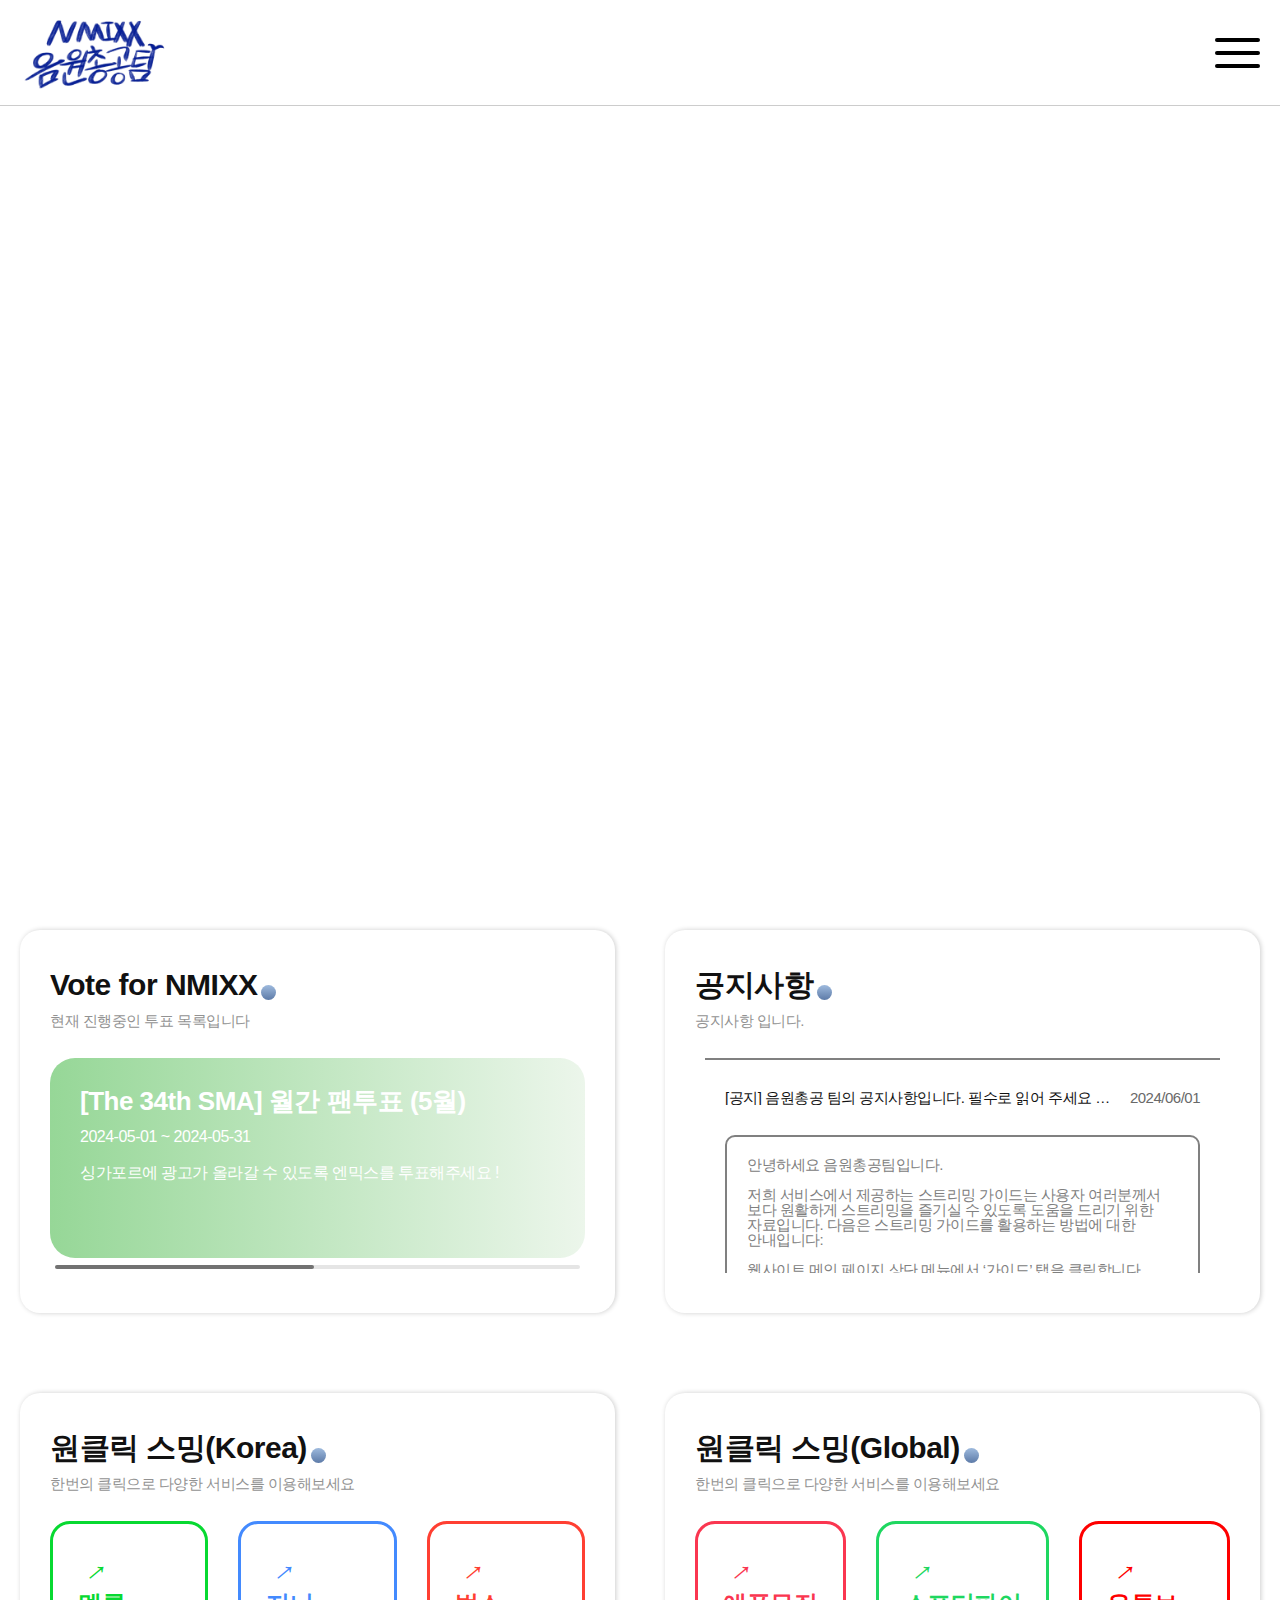
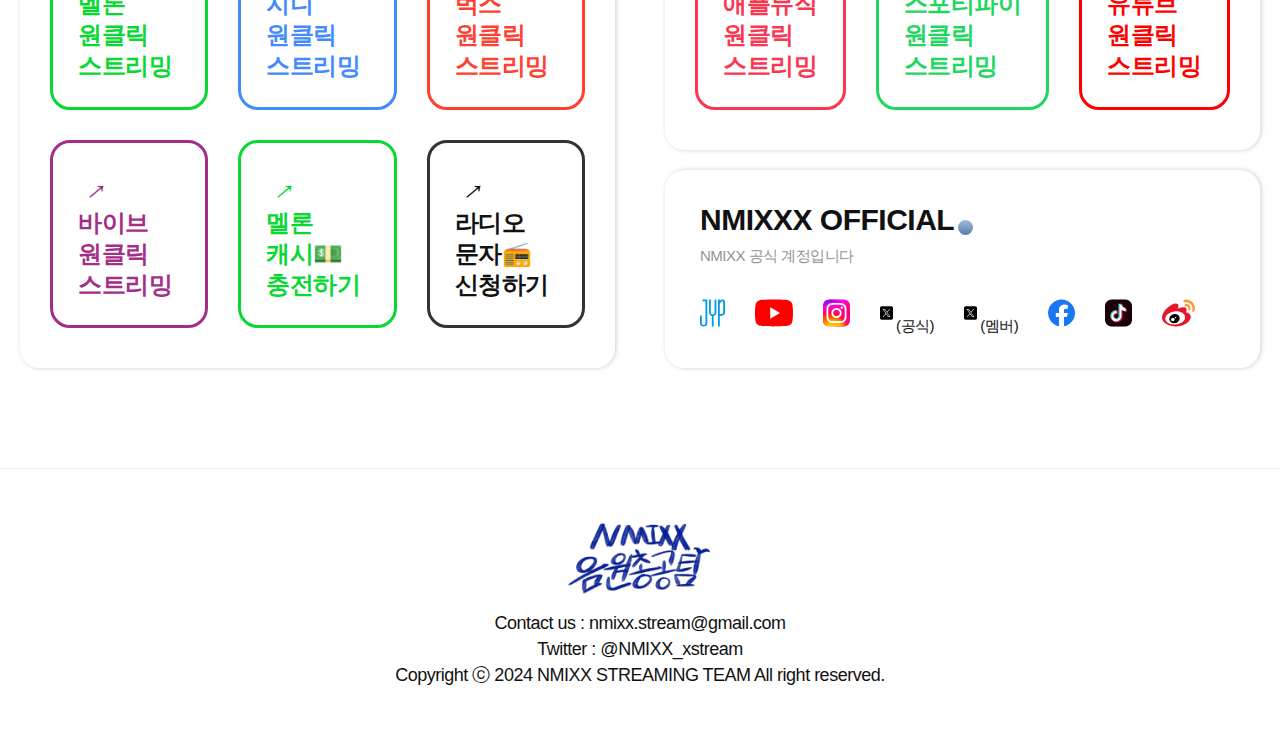
==== publishing/index.html @ 8b857a95 "section3 제거" ====
<html lang="ko">
<head>
    <meta http-equiv="X-UA-Compatible" content="IE=edge, chrome=1">
    <meta charset="utf-8">
    <title>NMIXX 음원총공팀</title>
    <meta name="url" content="">
    <meta name="author" content=" NMIXX 음원총공팀">
    <meta name="name" content="NMIXX 음원총공팀">
    <meta name="type" content="website">
    <meta name="viewport" content="width=640, user-scalable=0">
</head>

<body>
    <link rel="canonical" href="">
    <link rel="icon" type="image/x-icon" href="/favicon.ico">
    <!-- Styles -->
    <link rel="stylesheet" href="../app/css/reset.css">
    <link rel="stylesheet" href="../app/css/component.css">
    <link rel="stylesheet" href="../app/css/content.css">
    <link rel="stylesheet" href="../app/css/responsive.css">
    <!-- scripts -->
    <script src="../app/js/jquery-1.12.0.min.js" type="text/javascript"></script>
    <script type="text/javascript" src="../app/js/common.js"></script>
    <div class="wrapper">
        <script>
            $(function () {
                $('.mo-btn input[type="checkbox"]').on('change', function () {
                    let checked = $(this).is(':checked');
                    // console.log(checked);
                    if (checked) {
                        $('#header .gnb-wrap').slideDown(400);
                        $('.mo-bg').fadeIn(400);
                    } else {
                        $('#header .gnb-wrap').slideUp(400);
                        $('.mo-bg').fadeOut(400);
                    }
                });
            });
        </script>

        <header id="header" class="wide">
            <div class="header-body">
                <div class="header-inner flex-box justify-content-between">
                    <div class="logo-wrap">
                        <h1>
                            <a href="/" class="blind" style="background-image: url('../app/img/logo.png')">NMIXX 음원총공팀</a>
                        </h1>
                    </div>
                    <div class="gnb-wrap">
                        <ul>
                            <li>
                                <a href="/schedule/">NMIXX 스케줄</a>
                            </li>
                            <li>
                                <a href="/streaminglist/">스트리밍 리스트</a>
                            </li>
                            <li>
                                <a href="/streaming_guide/">스트리밍 가이드</a>
                            </li>
                            <li>
                                <a href="/not_pause/">끊김 방지 가이드</a>
                            </li>
                            <li>
                                <a href="/download_guide/">다운로드 가이드</a>
                            </li>
                            <li>
                                <a href="/music_broadcast/">음악방송 가이드</a>
                            </li>
                            <li>
                                <a href="/etc_guide/">기타 가이드</a>
                            </li>
                        </ul>
                    </div>
                    <div class="mo-btn">
                        <div class="mo-btn-inner">
                            <input type="checkbox" id="hamburger">
                            <label for="hamburger">
                                <span></span>
                                <span></span>
                                <span></span>
                            </label>
                        </div>
                    </div>
                </div>
            </div>
        </header>
        <div class="mo-bg"></div>


        <link rel="stylesheet" href="https://cdn.jsdelivr.net/npm/swiper@11/swiper-bundle.min.css">
        <script src="https://cdn.jsdelivr.net/npm/swiper@11/swiper-bundle.min.js"></script>
        <script>
            $(function () {
                var swiper = new Swiper(".vote-swiper", {
                    slidesPerView: 1,
                    spaceBetween: 15,
                    scrollbar: {
                        el: ".swiper-scrollbar",
                        hide: false,
                    },
                    autoplay: {
                        delay: 5000,
                        disableOnInteraction: false,
                    },
                })
            });
        </script>
        <main id="main">
            <section class="main-visual">
                <div class="visual-area">
                    <div class="visual-wrap">
                        <a href="https://youtu.be/7UecFm_bSTU" target="_blank">
                            <img src="../app/img/main_visual2.jpg" alt="DASH" class="visual-pc">
                            <img src="../app/img/main_visual_mo2.jpg" alt="DASH" class="visual-mo">
                            <div class="txt-wrap">
                                <p class="txt">
                                    Fe3O4 : BREAK<br>
                                    <span>DASH</span>
                                </p>
                            </div>
                        </a>
                    </div>
                </div>
            </section>
            <section class="section section1">
                <div class="section-wrap">
                    <div class="size">
                        <div class="section-half-wrap clear">
                            <div class="section-half">
                                <div class="section-shadow">
                                    <div class="tit-area clear">
                                        <div class="tit-box">
                                            <h2 class="gd-dot">Vote for NMIXX</h2>
                                            <span>현재 진행중인 투표 목록입니다</span>
                                        </div>
                                    </div>
                                    <div class="cont-area">
                                        <div class="slide-area">
                                            <div
                                                class="swiper vote-swiper swiper-initialized swiper-horizontal swiper-backface-hidden">
                                                <div class="swiper-wrapper" id="swiper-wrapper-3b4afae268bc1dc8" aria-live="off" style="height: auto">
                                                    <div class="swiper-slide swiper-slide-active" role="group"
                                                        aria-label="1 / 2" style="width: 817px; margin-right: 15px;">
                                                        <div class="swiper-box">
                                                            <a href="https://bit.ly/3Vd096t" target="_blank">
                                                                <div class="swiper-cont"
                                                                    style="background: linear-gradient(to right, #96d797 0%,#ecf6eb 100%)">
                                                                    <div class="vote-title">
                                                                        <h3>[The 34th SMA] 월간 팬투표 (5월)</h3>
                                                                        <span>2024-05-01 ~ 2024-05-31</span>
                                                                    </div>
                                                                    <div class="vote-content">
                                                                        <p>싱가포르에 광고가 올라갈 수 있도록 엔믹스를 투표해주세요 !</p>
                                                                    </div>
                                                                </div>
                                                            </a>
                                                        </div>
                                                    </div>
                                                    <div class="swiper-slide swiper-slide-next" role="group"
                                                        aria-label="2 / 2" style="width: 817px; margin-right: 15px;">
                                                        <div class="swiper-box">
                                                            <a href="https://bit.ly/3UZL7QZ" target="_blank">
                                                                <div class="swiper-cont"
                                                                    style="background: linear-gradient(to right, #7dc8c3 0%,#e5f3f4 100%)">
                                                                    <div class="vote-title">
                                                                        <h3>VIBE 플레이리스트 투표</h3>
                                                                        <span>2024-05-17 ~ 2024-05-31</span>
                                                                    </div>
                                                                    <div class="vote-content">
                                                                        VIBE 메인 플레이리스트에 올라갈 NMIXX의 DASH를 투표해주세요! </div>
                                                                </div>
                                                            </a>
                                                        </div>
                                                    </div>
                                                </div>
                                                <div class="swiper-scrollbar swiper-scrollbar-horizontal">
                                                    <div class="swiper-scrollbar-drag"
                                                        style="transform: translate3d(0px, 0px, 0px); width: 396.361px;">
                                                    </div>
                                                </div>
                                                <span class="swiper-notification" aria-live="assertive"
                                                    aria-atomic="true"></span>
                                            </div>
                                        </div>
                                    </div>
                                </div>
                            </div>
                            <div class="section-half notice-section">
                                <div class="section-shadow">
                                    <div class="tit-area clear">
                                        <div class="tit-box">
                                            <h2 class="gd-dot">공지사항</h2>
                                            <span>공지사항 입니다.</span>
                                        </div>
                                    </div>
                                    <div class="cont-area scroll-wrap">
                                        <a href="" class="">
                                            <div class="notice-item">
                                                <div class="notice-header">
                                                    <span class="notice-title">[공지] 음원총공 팀의 공지사항입니다. 필수로 읽어 주세요 공지사항 관련 내용은. 필수로 읽어 주세요 음원총공 팀의 공지사항입니다. 필수로 읽어 주세요 </span>
                                                    <span class="notice-date">2024/06/01</span>
                                                </div>
                                                <div class="notice-body">
                                                        <span>
                                                            안녕하세요 음원총공팀입니다.<br/>
                                                            <br/>
                                                            저희 서비스에서 제공하는 스트리밍 가이드는 사용자 여러분께서 보다 원활하게 스트리밍을 즐기실 수 있도록 도움을 드리기 위한 자료입니다. 다음은 스트리밍 가이드를 활용하는 방법에 대한 안내입니다:<br/>
                                                            <br/>
                                                            웹사이트 메인 페이지 상단 메뉴에서 ‘가이드’ 탭을 클릭합니다.<br/>
                                                            ‘스트리밍 가이드’ 섹션으로 이동합니다.<br/>
                                                            <br/>
                                                            스트리밍 설정 방법: 최적의 스트리밍 설정을 위한 상세한 지침을 제공합니다.<br/>
                                                            문제 해결: 스트리밍 중 발생할 수 있는 다양한 문제에 대한 해결 방법을 안내합니다.<br/>
                                                            팁과 트릭: 스트리밍 경험을 향상시킬 수 있는 다양한 팁과 트릭을 소개합니다.<br/>
                                                            <br/>
                                                            가이드 내용 중 이해가 되지 않거나 추가적인 도움이 필요하신 경우, 고객 지원 센터로 연락주시면 친절히 안내해드리겠습니다.<br/>
                                                            <br/>

                                                            고객님들께 보다 안정적이고 원활한 서비스를 제공하기 위해 원클릭 스트리밍 기능에 대한 점검 작업을 진행하고 있습니다. 점검 기간 동안 해당 기능이 일시적으로 사용이 불가함을 안내드립니다.<br/>
                                                        </span>
                                                </div>
                                            </div>
                                        </a>
                                        <a href="" class="">
                                            <div class="notice-item">
                                                <div class="notice-header">
                                                    <span class="notice-title">[공지] 음원총공 팀의 공지사항입니다. 필수로 읽어 주세요</span>
                                                    <span class="notice-date">2024/06/01</span>
                                                </div>
                                            </div>
                                        </a>
                                        <a href="" class="">
                                            <div class="notice-item">
                                                <div class="notice-header">
                                                    <span class="notice-title">[공지] 음원총공 팀의 공지사항입니다.</span>
                                                    <span class="notice-date">2024/06/01</span>
                                                </div>
                                            </div>
                                        </a>
                                    </div>
                                </div>
                            </div>
                        </div>
                    </div>
                </div>
            </section>
            <section class="section section2">
                <div class="section-wrap">
                    <div class="size">
                        <div class="section-half-wrap flex-box">
                            <div class="section-half left-wrap">
                                <div class="section-shadow">
                                    <div class="tit-area clear">
                                        <div class="tit-box">
                                            <h2 class="gd-dot">원클릭 스밍(Korea)</h2>
                                            <span>한번의 클릭으로 다양한 서비스를 이용해보세요</span>
                                        </div>
                                    </div>
                                    <div class="cont-area">
                                        <div class="list-wrap">
                                            <ul>
                                                <li>
                                                    <a href="javascript:;" onclick="openPopup('melonOneClick');">
                                                        <div class="box melon">
                                                            <div class="txt">
                                                                <p>
                                                                    <span class="arrow">→</span>
                                                                    <b>
                                                                        멜론<br>
                                                                        원클릭<br>
                                                                        스트리밍
                                                                    </b>
                                                                </p>
                                                            </div>
                                                        </div>
                                                    </a>
                                                </li>
                                                <li>
                                                    <a href="javascript:;" onclick="openPopup('genieOneClick');">
                                                        <div class="box geine">
                                                            <div class="txt">
                                                                <p>
                                                                    <span class="arrow">→</span>
                                                                    <b>
                                                                        지니<br>
                                                                        원클릭<br>
                                                                        스트리밍
                                                                    </b>
                                                                </p>
                                                            </div>
                                                        </div>
                                                    </a>
                                                </li>
                                                <li>
                                                    <a href="javascript:;" onclick="openPopup('bugsOneClick');">
                                                        <div class="box bugs">
                                                            <div class="txt">
                                                                <p>
                                                                    <span class="arrow">→</span>
                                                                    <b>
                                                                        벅스<br>
                                                                        원클릭<br>
                                                                        스트리밍
                                                                    </b>
                                                                </p>
                                                            </div>
                                                        </div>
                                                    </a>
                                                </li>
                                                <li>
                                                    <a href="javascript:;" onclick="openPopup('vibeOneClick');">
                                                        <div class="box vibe">
                                                            <div class="txt">
                                                                <p>
                                                                    <span class="arrow">→</span>
                                                                    <b>
                                                                        바이브<br>
                                                                        원클릭<br>
                                                                        스트리밍
                                                                    </b>
                                                                </p>
                                                            </div>
                                                        </div>
                                                    </a>
                                                </li>
                                                <li>
                                                    <a href="https://www.melon.com/buy/meloncash/charge.htm"
                                                        target="_blank">
                                                        <div class="box melon">
                                                            <div class="txt">
                                                                <p>
                                                                    <span class="arrow">→</span>
                                                                    <b>
                                                                        멜론<br>
                                                                        캐시💵<br>
                                                                        충전하기
                                                                    </b>
                                                                </p>
                                                            </div>
                                                        </div>
                                                    </a>
                                                </li>
                                                <li>
                                                    <a href="javascript:;" onclick="openPopup('radioSmsApply');">
                                                        <div class="box radio">
                                                            <div class="txt">
                                                                <p>
                                                                    <span class="arrow">→</span>
                                                                    <b>
                                                                        라디오<br>
                                                                        문자📻<br>
                                                                        신청하기
                                                                    </b>
                                                                </p>
                                                            </div>
                                                        </div>
                                                    </a>
                                                </li>
                                            </ul>
                                        </div>
                                    </div>
                                </div>
                            </div>
                            <div class="section-half right-wrap">
                                <div class="top-area">
                                    <div class="section-shadow">
                                        <div class="tit-area clear">
                                            <div class="tit-box">
                                                <h2 class="gd-dot">원클릭 스밍(Global)</h2>
                                                <span>한번의 클릭으로 다양한 서비스를 이용해보세요</span>
                                            </div>
                                        </div>
                                        <div class="cont-area">
                                            <div class="list-wrap">
                                                <ul>
                                                    <li>
                                                        <a href="https://music.apple.com/kr/playlist/%EC%8A%A4%ED%8A%B8%EB%A6%AC%EB%B0%8D/pl.u-11zBJ7ohNEMzG0X"
                                                            target="_blank">
                                                            <div class="box apple_music">
                                                                <div class="txt">
                                                                    <p>
                                                                        <span class="arrow">→</span>
                                                                        <b>
                                                                            애플뮤직<br>
                                                                            원클릭<br>
                                                                            스트리밍
                                                                        </b>
                                                                    </p>
                                                                </div>
                                                            </div>
                                                        </a>
                                                    </li>
                                                    <li>
                                                        <a href="https://open.spotify.com/playlist/30YICu0zxuwFvZHMUOU1M2?si=dafbebadc08848a9"
                                                            target="_blank">
                                                            <div class="box spotify">
                                                                <div class="txt">
                                                                    <p>
                                                                        <span class="arrow">→</span>
                                                                        <b>
                                                                            스포티파이<br>
                                                                            원클릭<br>
                                                                            스트리밍
                                                                        </b>
                                                                    </p>
                                                                </div>
                                                            </div>
                                                        </a>
                                                    </li>
                                                    <li>
                                                        <a href="https://music.youtube.com/playlist?list=PLJMJ3Y2SILZS_KJD7i8DFILiTkdEZk4ds"
                                                            target="_blank">
                                                            <div class="box youtube_music">
                                                                <div class="txt">
                                                                    <p>
                                                                        <span class="arrow">→</span>
                                                                        <b>
                                                                            유튜브<br>
                                                                            원클릭<br>
                                                                            스트리밍
                                                                        </b>
                                                                    </p>
                                                                </div>
                                                            </div>
                                                        </a>
                                                    </li>
                                                </ul>
                                            </div>
                                        </div>
                                    </div>
                                </div>
                                <div class="btm-area">
                                    <div class="section-shadow">
                                        <div class="tit-area clear">
                                            <div class="tit-box">
                                                <h2 class="gd-dot">NMIXXX OFFICIAL</h2>
                                                <span>NMIXX 공식 계정입니다</span>
                                            </div>
                                        </div>
                                        <div class="cont-area">
                                            <div class="sns-list">
                                                <ul class="clear">
                                                    <li>
                                                        <a href="https://nmixx.jype.com/" target="_blank">
                                                            <div class="ico">
                                                                <img src="../app/img/jpg_logo.svg" alt="공식">
                                                            </div>
                                                        </a>
                                                    </li>
                                                    <li>
                                                        <a href="https://www.youtube.com/@NMIXXOfficial"
                                                            target="_blank">
                                                            <div class="ico">
                                                                <img src="../app/img/ico_youtube_svg.svg" alt="유튜브">
                                                            </div>
                                                        </a>
                                                    </li>
                                                    <li>
                                                        <a href="https://www.instagram.com/nmixx_official/"
                                                            target="_blank">
                                                            <div class="ico">
                                                                <img src="../app/img/ico_instargram_svg.svg" alt="인스타그램">
                                                            </div>
                                                        </a>
                                                    </li>
                                                    <li>
                                                        <a href="https://twitter.com/NMIXX_official" target="_blank">
                                                            <div class="ico">
                                                                <img src="../app/img/ico_x_svg.svg" alt="트위터">
                                                            </div>
                                                            <div class="txt">(공식)</div>
                                                        </a>
                                                    </li>
                                                    <li>
                                                        <a href="https://x.com/WE_NMIXX" target="_blank">
                                                            <div class="ico">
                                                                <img src="../app/img/ico_x_svg.svg" alt="트위터">
                                                            </div>
                                                            <div class="txt">(멤버)</div>
                                                        </a>
                                                    </li>
                                                    <li>
                                                        <a href="https://www.facebook.com/NMIXXOfficial/"
                                                            target="_blank">
                                                            <div class="ico">
                                                                <img src="../app/img/ico_facebook_svg.svg" alt="페이스북">
                                                            </div>
                                                        </a>
                                                    </li>
                                                    <li>
                                                        <a href="https://www.tiktok.com/@nmixx_official"
                                                            target="_blank">
                                                            <div class="ico">
                                                                <img src="../app/img/ico_tictok_svg.svg" alt="틱톡">
                                                            </div>
                                                        </a>
                                                    </li>
                                                    <li>
                                                        <a href="https://weibo.com/NMIXXOfficial" target="_blank">
                                                            <div class="ico">
                                                                <img src="../app/img/ico_weibo_svg.svg" alt="웨이보">
                                                            </div>
                                                        </a>
                                                    </li>
                                                </ul>
                                            </div>
                                        </div>
                                    </div>
                                </div>
                            </div>
                        </div>
                    </div>
                </div>
            </section>
        </main>
        <div id="melonOneClick" class="popup onclickStreaming melon-onclick">
            <div class="popup-body">
                <div class="popup-wrap">
                    <div class="pop-close">
                        <a href="javascript:;" onclick="closePopup();">
                            <img src="../app/img/ico_close.png" alt="팝업닫기">
                        </a>
                    </div>
                    <div class="popup-inner big">
                        <div class="popup-title">
                            <h2>Fe:3O4 <span class="melon">멜론</span> 원클릭 스트리밍</h2>
                        </div>
                        <div class="popup-cont">
                            <div class="cont cont1">
                                <div class="mini-title">
                                    <h4>안드로이드</h4>
                                    <span class="melon">4개의 버튼을 순서대로 모두 클릭해주세요.</span>
                                </div>
                                <div class="list-area">
                                    <div class="list-wrap">
                                        <ul class="clear">
                                            <li>
                                                <a href="http://ko.gl/Rpueg" target="_blank">Playlist #1</a>
                                            </li>
                                            <li>
                                                <a href="https://ko.gl/AGa9s" target="_blank">Playlist #2</a>
                                            </li>
                                            <li>
                                                <a href="http://ko.gl/UvCW7" target="_blank">Playlist #3</a>
                                            </li>
                                            <li>
                                                <a href="http://ko.gl/IZS7u" target="_blank">Playlist #4</a>
                                            </li>
                                        </ul>
                                    </div>
                                </div>
                            </div>
                            <div class="cont cont2">
                                <div class="mini-title">
                                    <h4>IOS(모바일)</h4>
                                </div>
                                <div class="list-area">
                                    <div class="list-wrap">
                                        <ul class="clear">
                                            <li>
                                                <a href="https://ko.gl/eRnQH" target="_blank">Playlist</a>
                                            </li>
                                        </ul>
                                    </div>
                                </div>
                            </div>
                            <div class="cont cont2">
                                <div class="mini-title">
                                    <h4>IOS(패드)</h4>
                                </div>
                                <div class="list-area">
                                    <div class="list-wrap">
                                        <ul class="clear">
                                            <li>
                                                <a href="http://ko.gl/CV5Lo" target="_blank">Playlist</a>
                                            </li>
                                        </ul>
                                    </div>
                                </div>
                            </div>
                        </div>
                    </div>
                </div>
            </div>
        </div>
        <div id="genieOneClick" class="popup onclickStreaming genie-onclick">
            <div class="popup-body">
                <div class="popup-wrap">
                    <div class="pop-close">
                        <a href="javascript:;" onclick="closePopup();">
                            <img src="../app/img/ico_close.png" alt="팝업닫기">
                        </a>
                    </div>
                    <div class="popup-inner big">
                        <div class="popup-title">
                            <h2>Fe:3O4 <span class="genie">지니</span> 원클릭 스트리밍</h2>
                        </div>
                        <div class="popup-cont">
                            <div class="cont cont1">
                                <div class="mini-title">
                                    <h4>안드로이드</h4>
                                </div>
                                <div class="list-area">
                                    <div class="list-wrap">
                                        <ul class="clear">
                                            <li>
                                                <a href="https://ko.gl/weai1" target="_blank">Playlist</a>
                                            </li>
                                        </ul>
                                    </div>
                                </div>
                            </div>
                            <div class="cont cont2">
                                <div class="mini-title">
                                    <h4>IOS(모바일)</h4>
                                </div>
                                <div class="list-area">
                                    <div class="list-wrap">
                                        <ul class="clear">
                                            <li>
                                                <a href="https://ko.gl/5QHbd" target="_blank">Playlist</a>
                                            </li>
                                        </ul>
                                    </div>
                                </div>
                            </div>
                            <div class="cont cont2">
                                <div class="mini-title">
                                    <h4>IOS(패드)</h4>
                                </div>
                                <div class="list-area">
                                    <div class="list-wrap">
                                        <ul class="clear">
                                            <li>
                                                <a href="https://ko.gl/hsSnh" target="_blank">Playlist</a>
                                            </li>
                                        </ul>
                                    </div>
                                </div>
                            </div>
                        </div>
                    </div>
                </div>
            </div>
        </div>
        <div id="bugsOneClick" class="popup onclickStreaming bugs-onclick">
            <div class="popup-body">
                <div class="popup-wrap">
                    <div class="pop-close">
                        <a href="javascript:;" onclick="closePopup();">
                            <img src="../app/img/ico_close.png" alt="팝업닫기">
                        </a>
                    </div>
                    <div class="popup-inner big">
                        <div class="popup-title">
                            <h2>Fe:3O4 <span class="bugs">벅스</span> 원클릭 스트리밍</h2>
                        </div>
                        <div class="popup-cont">
                            <div class="cont cont1">
                                <div class="mini-title">
                                    <h4>안드로이드/IOS</h4>
                                </div>
                                <div class="list-area">
                                    <div class="list-wrap">
                                        <ul class="clear">
                                            <li>
                                                <a href="https://ko.gl/KykLB" target="_blank">Playlist</a>
                                            </li>
                                        </ul>
                                    </div>
                                </div>
                            </div>
                        </div>
                    </div>
                </div>
            </div>
        </div>
        <div id="vibeOneClick" class="popup onclickStreaming vibe-onclick">
            <div class="popup-body">
                <div class="popup-wrap">
                    <div class="pop-close">
                        <a href="javascript:;" onclick="closePopup();">
                            <img src="../app/img/ico_close.png" alt="팝업닫기">
                        </a>
                    </div>
                    <div class="popup-inner big">
                        <div class="popup-title">
                            <h2>Fe:3O4 <span class="vibe">바이브</span> 원클릭 스트리밍</h2>
                        </div>
                        <div class="popup-cont">
                            <div class="cont cont1">
                                <div class="mini-title">
                                    <h4>안드로이드/IOS</h4>
                                    <span class="vibe">4개의 버튼을 순서대로 모두 클릭해주세요.</span>
                                </div>
                                <div class="list-area">
                                    <div class="list-wrap">
                                        <ul class="clear">
                                            <li>
                                                <a href="http://ko.gl/Rpueg" target="_blank">Playlist #1</a>
                                            </li>
                                            <li>
                                                <a href="https://ko.gl/AGa9s" target="_blank">Playlist #2</a>
                                            </li>
                                            <li>
                                                <a href="http://ko.gl/UvCW7" target="_blank">Playlist #3</a>
                                            </li>
                                            <li>
                                                <a href="http://ko.gl/IZS7u" target="_blank">Playlist #4</a>
                                            </li>
                                        </ul>
                                    </div>
                                </div>
                            </div>
                        </div>
                    </div>
                </div>
            </div>
        </div>
        <div id="radioSmsApply" class="popup radioSms">
            <div class="popup-body">
                <div class="popup-wrap">
                    <div class="pop-close">
                        <a href="javascript:;" onclick="closePopup();">
                            <img src="../app/img/ico_close.png" alt="팝업닫기">
                        </a>
                    </div>
                    <div class="popup-inner big">
                        <div class="popup-title">
                            <h2>라디오 문자 신청하기</h2>
                        </div>
                        <div class="popup-cont">
                            <div class="cont cont1">
                                <div class="list-area">
                                    <div class="list-wrap">
                                        <ul>
                                            <li>
                                                <a href="sms:%238910?body=엔믹스의 DASH 신청합니다" target="_blank">
                                                    <div class="ico">
                                                        <img src="../app/img/ico_kbs_radio.png" alt="KBS 라디오">
                                                    </div>
                                                    <div class="txt">
                                                        <span>KBS Cool FM</span>
                                                    </div>
                                                </a>
                                            </li>
                                            <li>
                                                <a href="sms:%238000?body=엔믹스의 DASH 신청합니다" target="_blank">
                                                    <div class="ico">
                                                        <img src="../app/img/ico_mbc_radio.png" alt="MBC 라디오">
                                                    </div>
                                                    <div class="txt">
                                                        <span>MBC FM4U</span>
                                                    </div>
                                                </a>
                                            </li>
                                            <li>
                                                <a href="sms:%231077?body=엔믹스의 DASH 신청합니다" target="_blank">
                                                    <div class="ico">
                                                        <img src="../app/img/ico_sbs_radio.png" alt="SBS 라디오">
                                                    </div>
                                                    <div class="txt">
                                                        <span>SBS POWER FM</span>
                                                    </div>
                                                </a>
                                            </li>
                                        </ul>
                                    </div>
                                </div>
                            </div>
                        </div>
                    </div>
                </div>
            </div>
        </div>
        <footer id="footer">
            <div class="footer-body">
                <div class="size">
                    <div class="footer-inner">
                        <div class="left-wrap">
                            <div class="footer-logo">
                                <a href="/" class="blind" style="background-image: url('../app/img/logo.png');">NMIXX 음원총공팀</a>
                            </div>
                            <div class="info-wrap">
                                <ul>
                                    <li>
                                        <span>Contact us : nmixx.stream@gmail.com</span>
                                    </li>
                                    <li>
                                        <span>Twitter : @NMIXX_xstream</span>
                                    </li>
                                    <li>
                                        <span>Copyright ⓒ 2024 NMIXX STREAMING TEAM All right reserved.</span>
                                    </li>
                                </ul>
                            </div>

                        </div>
                    </div>
                </div>
            </div>
        </footer>
    </div>
</body>
<style>
    #main .section1 .notice-section > .section-shadow {
        display: flex;
        flex-direction: column;

        max-height: 383px;
    }

    #main .section1 .scroll-wrap {
        padding: 0 10px;
        flex: 1;
        overflow-y: auto;
    }

    #main .section1 .scroll-wrap a:first-child .notice-item {
        border-top: 2px solid gray;
    }


    #main .section1 .scroll-wrap .notice-item {
        box-sizing: border-box;

        padding: 0 20px;

        border-bottom: 2px solid gray;
    }

    #main .section1 .scroll-wrap .notice-header {
        display: flex;
        justify-content: space-between;

        padding: 30px 0;
    }

    #main .section1 .scroll-wrap .notice-header .notice-title {
        white-space: nowrap;
        overflow: hidden;
        text-overflow: ellipsis;
    }

    #main .section1 .scroll-wrap .notice-header .notice-date {
        margin-left: 10px;

        color: dimgray;
    }

    #main .section1 .scroll-wrap .notice-item .notice-body {
        margin-bottom: 30px;
        padding: 20px;

        color: gray;

        border: 2px solid gray;
        border-radius: 10px;
    }

</style>

</html>
---- app/css/component.css ----
@charset "utf-8";

/* CSS Document */ 


/* ====================rrrrrrrrrrrrrrrrrrr==============================
	공통레이아웃
================================================== */

.wrapper { width: 100%;  position: relative;  overflow: hidden;  margin: 0 auto;  min-height: 100%;}
.size { width: 100%; max-width: 1360px; padding: 0 50px; height: auto; margin: 0 auto;  box-sizing: border-box;  position: relative;}
.container { width: 100%; max-width: 1360px; padding: 0 50px; height: auto; margin: 0 auto;  box-sizing: border-box;  position: relative;}
.basic_img{opacity: 0; visibility: hidden;}
.back_img{background-repeat: no-repeat; background-position: 50% 50%; background-size: cover;}
#main, #sub { padding-top: 90px; box-sizing: border-box; }

/* ==================================================
    header
================================================== */

#header { width: 100%; position: fixed; top: 0; left: 0; z-index: 1000;}
#header .header-body { width: 100%; display: flex;  flex-direction: column; position: relative; z-index: 1001; box-sizing: border-box; border-bottom: 1px solid rgba(246, 246, 246, 0.4); background-color: #fff;}
#header .header-body .header-inner {width: 100%; margin: 0 auto; max-width: 100%; padding: 0 50px; box-sizing: border-box;}

#header .header-body .logo-wrap h1 a{display: block; width: 240px; height: 90px; line-height: 90px; background-image: url('/img/logo.png'); background-repeat: no-repeat; background-size: contain; background-size: auto 60px; background-position: 50% 50%;}
#header .header-body .gnb-wrap > ul{display: flex;}
#header .header-body .gnb-wrap > ul > li > a{display: block; padding: 0 30px; height: 90px; line-height: 90px; font-size: 1.8rem; font-weight: 500; color: #111;}
/* #header .header-body .gnb-wrap > ul > li > a:hover{color: #111;} */
#header .header-body .util-wrap{padding: 0 30px; box-sizing: border-box;}
#header .header-body .util-wrap > ul{display: flex;}
#header .header-body .util-wrap > ul > li > a{display: block; padding: 0 15px; height: 90px; line-height: 90px; font-size: 1.8rem; font-weight: 500; color: #d1d1d1;}
#header .header-body .util-wrap > ul > li > a.on{color: #111;}

#header .header-body .util-wrap-mo{display: none;}
#header .header-body .util-wrap-mo ul{display: flex; align-items: center; justify-content: center; gap: 20px;}
#header .header-body .util-wrap-mo ul > li > a{display: block; padding: 0 15px; height: 70px; line-height: 70px; font-size: 2.4rem; font-weight: 500; color: #d1d1d1;}
#header .header-body .util-wrap-mo > ul > li > a.on{color: #111;}

.mo-btn{display: none;}
.mo-btn .mo-btn-inner{display: flex; align-items: center; height: 100%;}
.mo-btn input[id="hamburger"] {display: none;}
.mo-btn input[id="hamburger"] + label { display: block; width: 45px; height: 30px; position: relative; cursor: pointer; }
.mo-btn input[id="hamburger"] + label span { display: block; position: absolute; width: 100%; height: 4px; border-radius: 20px; background: #000; transition: all 0.35s; }
.mo-btn input[id="hamburger"] + label span:nth-child(1) { top: 0; }
.mo-btn input[id="hamburger"] + label span:nth-child(2) { top: 50%; transform: translateY(-50%); }
.mo-btn input[id="hamburger"] + label span:nth-child(3) { bottom: 0; }
.mo-btn input[id="hamburger"]:checked + label { z-index: 99; }
.mo-btn input[id="hamburger"]:checked + label span {background: black;}
.mo-btn input[id="hamburger"]:checked + label span:nth-child(1) { top: 50%; transform: translateY(-50%) rotate(45deg); }
.mo-btn input[id="hamburger"]:checked + label span:nth-child(2) { opacity: 0; }
.mo-btn input[id="hamburger"]:checked + label span:nth-child(3) { bottom: 50%; transform: translateY(50%) rotate(-45deg); }

.mo-bg{display: none; position: fixed; left: 0; top: 0; z-index: 500; width: 100%; height: 100%; background-color: rgba(0, 0, 0, 0.5);}

/* #header.header-effect-sticky .header-body {position: absolute; top: 50px; transition: ease all 300ms; }
#header.header-effect-sticky.active .header-body { position: fixed; top:0;  }
#header.header-effect-sticky.active .header-body .header-inner { height: 90px; }

#header.header-floating-bar .header-body { background: transparent !important;   }
#header.header-floating-bar .header-body::before { content: ''; display: block; clear: both; width: 100%; max-width: 1280px; height: 100%; background: #FFF; position: absolute; top: 0; left: 50%; transform:translateX(-50%) ;   -webkit-transform:translateX(-50%);  -o-transform:translateX(-50%);   -ms-transform:translateX(-50%);   -moz-transform:translateX(-50%); transition: ease all 300ms; }
#header.dark.header-floating-bar .header-body::before {  background: #000;  }
#header.header-floating-bar.active .header-body::before { max-width: 100%; }

#header.wide .header-inner {  width: 100%; } 
#header.narrow .header-inner {  width: 100%; max-width: 1280px;  margin: 0 auto; } 

#header.dark .header-body {  background: #000;  } 
#header.dark .header-body * { color: #fff !important;}
#header.dark .header-body .depth2  {background: #000; }
#header.dark .header-body .mobile-inner .depth2  {background: transparent; }

#header.dark .logo img.logoImg { display: none;} 
#header.dark .logo img.logoImg_w { display: inline-block;}
#header.dark .mo-toggle img.logoImg { display: none;} 
#header.dark .mo-toggle img.logoImg_w { display: inline-block;}
#header.dark .mo-toggle img.logoImg_w.open { display: inline-block; }
#header.dark .mo-toggle img.logoImg_w.close { display: none ; }
#header.dark .mo-toggle.active img.logoImg_w.open { display: none ; }
#header.dark .mo-toggle.active img.logoImg_w.close { display: inline-block; }

#header .header-row { height: 100%; display: flex; flex-grow: 1; align-items: center;  max-height: 100%;}
#header .header-row.column { -webkit-box-orient: vertical;  -moz-flex-direction: column;  -ms-flex-direction: column;  flex-direction: column; }
#header .header-row.between {-webkit-box-pack: justify; -moz-justify-content: space-between; -ms-flex-pack: justify; justify-content: space-between;}
#header .header-row.center {-webkit-box-pack: justify; -moz-justify-content: center;  -ms-flex-pack: justify; justify-content: center;}
#header .header-column { height: 100%; display: flex;  align-items: center; }
#header .header-column .header-row { justify-content: inherit;}
#header .header-column.center {-webkit-box-align: center;  -moz-align-items: center; -ms-flex-align: center; align-items: center;}

#header .logo {position: relative;z-index: 1;}
#header .logo img {transition: all 0.3s ease;}
#header .logo img.logoImg_w { display: none;} 

.header-nav {  height: 100%; }
.header-nav .depth1 { height: 100%;  }
.header-nav .depth1 > li { position: relative; height: 100%; display: flex !important;  align-self: stretch;  align-items: center;  }
.header-nav .depth1 > li > a { width: 100%;  display:block; box-sizing:border-box; font-size:1.7rem; font-weight:900;  }
.header-nav .depth1 > li.on > a { color: red;}
.header-nav .depth1 > li > ul { position: absolute; top: 100%; left: 0; }

.header-nav .depth2 { display: none; padding:12px 5px; box-sizing:border-box; width:100%;  z-index: 2001}
.header-nav .depth2 > li > a { display:block; width:100%; height:30px; line-height:30px;text-align: center; font-size:1.6rem; font-weight:500; letter-spacing:0; }
.header-nav .depth2 > li.on > a { color: red;}
.header-nav.dropdown-mine .depth2 { background: #fff;}

.header-nav .depth3 { padding: 5px; box-sizing:border-box; width:100%;  z-index: 100; background: lightpink;}
.header-nav .depth3 > li > a { display:block; width:100%; height:30px; line-height:30px;text-align: center; font-size:1.6rem; font-weight:500; letter-spacing:0; }
.header-nav .depth3 > li.on > a { color: red;}

.gnb_bg { display:none; width:100%; height:100vh;background:rgba(0,0,0,.6); position:absolute; left:0;top:0; z-index: 198; }
.dep_bg { display: none; width:100%;height: 250px; top:80px;background:#fff; position:fixed; left:0;z-index:1000; z-index: 198;}

.header-row.column .header-util { width: 100%;}
.header-row.column .header-util .list-inline > li { width: 100%; text-align: center;}
.header-util.ab { position: absolute; right: 20px;}

.mo-toggle { display: block; width: 25px; height: 25px; line-height: 25px;  text-align: center; position: relative; }
.mo-toggle img { display: inline-block; max-height: 17px;  vertical-align: middle; }
.mo-toggle img.close { display: none; }
.mo-toggle.active img.open { display: none ; }
.mo-toggle.active img.close { display: inline-block; }

.mobile-inner {  position: absolute; top: 90px; background: #fff; width: 100%; padding: 20px 0; }
#header.active .mobile-inner  {  top: 70px; }
#header.dark .mobile-inner { background: rgba(0, 0, 0, 0.7); }
.mobile-inner.full-inner {  top: 0; z-index: 10; }
.mobile-inner.left-move { right: 200%;}
.mobile-inner.right-move { left: 200%;}
.mobile-inner.slide-move { display: none; }
.mobile-inner.show-move { display: none; }

.mobile-inner .header-column { flex-basis: 100%; flex-grow: 1;  align-items: flex-start;}
.mobile-inner .header-column.col-block { display: block !important; align-items: normal !important; }
.mobile-inner .header-nav .depth1 > li { flex-direction: column; }
.mobile-inner .header-nav .depth1 > li.on > a { color: red; }
.mobile-inner .header-nav .depth1 > li > ul { position: relative; top: initial; left: initial;}
.mobile-inner .header-nav .depth2 > li > a { text-align: left; }
.mobile-inner .header-nav .depth2 > li.on > a { color: red; } 
.mobile-inner .header-nav .depth3 > li.on > a { color: red; } 

@media screen and (max-width: 768px){
	#header.header-effect-sticky .header-body { top: 0px; }

} */


/* ==================================================
    footer
================================================== */

#footer { width: 100%; border-top: 1px solid #eaeaea; background-color: #fff;}
#footer .size{max-width: 100%;}
#footer .footer-body {  width: 100%; } 
#footer .footer-body .footer-inner { padding: 50px 0; box-sizing: border-box; display: flex; justify-content: center; align-items: center; text-align: center;}
#footer .footer-body .footer-logo a{display: inline-block; width: 150px; height: 75px; line-height: 75px; background-image: url('/img/logo.png'); background-repeat: no-repeat; background-size: contain; background-size: auto 75px; background-position: 50% 50%;}
#footer .footer-body .left-wrap .info-wrap{margin-top: 20px;}
#footer .footer-body .left-wrap .info-wrap ul li{margin-top: 8px;}
#footer .footer-body .left-wrap .info-wrap ul li:first-child{margin-top: 0;}

#footer .footer-body .right-wrap .sns-wrap ul{display: flex; gap: 40px;}
#footer .footer-body .right-wrap .sns-wrap ul li a{display: block;}

/* ==================================================
    quick
================================================== */

.quick { position: fixed; right: 40px;  bottom: 50px;  z-index: 1001; transition: 0.5s;}
.quick a { display: block;  width: 64px; height: 64px;  border-radius: 50%;  text-align: center;  line-height: 64px; background: #000; box-shadow: 5px 5px 10px 0px rgb(0 0 0 / 20%);  position: relative; }
.quick a + a { margin-top: 5px; }
.quick a span { display: inline-block;  width: 100%;  height: 100%; color: #fff; font-size: 1.4rem; font-weight: 700; position: absolute; top: 0;  left: 0;  border-radius: 50%;}
.quick a span.quick-txt {  display: none;  line-height: 18px;  padding: 14px;   box-sizing: border-box;}
.quick a:hover span.quick-icon { display: none; }
.quick a:hover span.quick-txt {  display: inline-block;}
.quick.on { position: absolute; }

/* ==================================================
    section
================================================== */

.section { width: 100%;  }
.section .section-body { width: 100%;  max-width: 1440px;  padding: 0 20px;  margin: 0 auto;  box-sizing: border-box;   position: relative; }
.section .section-body .section-inner { padding: 0; }
#main .section .section-body { max-width: 1440px;  }

#sub.dark .section {  background: #000 !important;  } 
#sub.dark .section .section-body * { color: #fff !important;}
#sub.dalight .section .section-body {  background: #FFF;  }

.section.dark {  background: #000;  } 
.section.dark .section-body * { color: #fff !important;}
.section.light .section-body {  background: #FFF;  }

.section .section-row { width: 100%; height: 100%; display: -webkit-box; display: -moz-box;  display: -ms-flexbox;  display: flex;  }
.section .section-row.column { -webkit-box-orient: vertical;  -moz-flex-direction: column;  -ms-flex-direction: column;  flex-direction: column; }
.section .section-row.between {-webkit-box-pack: justify; -moz-justify-content: space-between; -ms-flex-pack: justify; justify-content: space-between;}
.section .section-row.center {-webkit-box-pack: justify; -moz-justify-content: center;  -ms-flex-pack: justify; justify-content: center;}
.section .section-row.center > * { text-align: center;}
.section .section-row .section-column { width: 100%;}

/* ==================================================
    서브비주얼
================================================== */

#sVisual { width: 100%;  position: relative; }
#sVisual .visual-body { width: 100%; height: 100%;}

#sVisual .visual-bg { width: 100%;  }
#sVisual .visual-bg .back-img { width: 100%;  height: 100%; }
#sVisual .visual-txt { width: 100%; }
#sVisual .visual-txt .txt-body { width: 100%; max-width: 100%; padding: 0 20px; margin: 0 auto; box-sizing: border-box;}
#sVisual .visual-txt.position-ab { width: 100%; height: 100%; position: absolute;  top: 0; left: 0; } 

#sVisual.max-width .visual-txt .txt-body { max-width: 1360px; height: 150px;  }
#sVisual.max-width .visual-txt .txt-body .txt-wrap { height: auto; }
#sVisual.max-width .visual-bg { height: 420px; }

#sVisual.position-visual .visual-inner.position-ab { width: 100%; height: 100%; position: absolute;  top: 0; left: 0; background: pink; }
#sVisual.position-visual .visual-inner.position-rel { width: 100%; height: 100%; height:  575px; padding-top: 0px; position: relative;  }
#sVisual.position-visual .visual-inner.position-rel .inner-ab { width: 100%; height: 100%; position: absolute;  top: 0; left: 0;  background: pink;  }
#sVisual.position-visual .visual-bg {  height: 100%;  }
#sVisual.position-visual .visual-txt {  width: 100%;  height: 100%; position: relative; z-index: 2; box-sizing: border-box; padding-top: 90px; }
#sVisual.position-visual .visual-txt .txt-body { width: 100%;  height: 100%; }

#sVisual .visual-txt .txt-wrap { height: 100%;}
#sVisual.txt-flex .visual-txt .txt-wrap { display: -webkit-box; display: -moz-box;  display: -ms-flexbox;  display: flex; }
#sVisual.justify-center .visual-txt .txt-wrap { -webkit-box-pack: justify; -moz-justify-content: center;  -ms-flex-pack: justify; justify-content: center; }
#sVisual.items-center .visual-txt .txt-wrap { text-align: center;  -webkit-box-align: center;  -moz-align-items: center;  -ms-flex-align: center;  align-items: center; }
#sVisual.items-start .visual-txt .txt-wrap {  -webkit-box-align: center;  -moz-align-items: center;  -ms-flex-align: center;  align-items: center;  }
#sVisual.items-bottom .visual-txt .txt-wrap {  -webkit-box-align: end; -moz-align-items: flex-end;  -ms-flex-align: end;  align-items: flex-end; }
#sVisual.txt-column .visual-txt .txt-wrap { -webkit-box-orient: vertical;  -moz-flex-direction: column;  -ms-flex-direction: column;  flex-direction: column;}

#sVisual .visual-txt .txt-wrap > * { display: block; }
#sVisual .visual-txt .txt-wrap .txt-box > * { display: block;}
#sVisual .visual-txt .txt-wrap .txt-box h2 {}
#sVisual .visual-txt .txt-wrap .txt-box p {}

#sVisual .visual-txt .txt-wrap .nav-box .nav-menus { font-size: 1.2rem; line-height: 26px; letter-spacing: -0.8px; color: #999; }
#sVisual .visual-txt .txt-wrap .nav-box .nav-menus a { display: inline-block; position: relative;}
#sVisual .visual-txt .txt-wrap .nav-box .nav-menus a:last-child { color: #e60013;}
#sVisual .visual-txt .txt-wrap .nav-box .nav-menus a + a { margin-left: 30px;}
#sVisual .visual-txt .txt-wrap .nav-box .nav-menus a + a::before { content: url(/img/menu_arrow.svg); display: block; clear: both; width: 6px; line-height: 1; position: absolute; left: -19px; top: 50%; margin-top: -4px;}

#sVisual .visual-nav { border-bottom: 1px solid #eee; box-sizing:border-box;  width: 100%; position: relative;}
#sVisual .visual-nav .nav-body {  max-width: 1360px;  padding: 0 40px;  box-sizing: border-box; margin: 0 auto; position: relative;}

#sVisual .visual-nav.tab-wrap { margin-top: -60px;}
#sVisual .visual-nav.tab-wrap .nav-wrap { width:100%; }
#sVisual .visual-nav.tab-wrap .nav-wrap .nav-menu { position: relative; z-index: 50;}
#sVisual .visual-nav.tab-wrap .nav-wrap .nav-menu.depth1-box { z-index: 100;}
#sVisual .visual-nav.tab-wrap .nav-wrap .nav-menu > a { display: none; padding: 0 20px; box-sizing: border-box; height: 60px; line-height: 58px; letter-spacing:-0.5px; font-weight:500; position: relative; background: #34404e; }
#sVisual .visual-nav.tab-wrap .nav-wrap .nav-menu.depth2-box > a { background-color: #fff ;}
#sVisual .visual-nav.tab-wrap .nav-wrap .nav-menu ul li { float: left;}
#sVisual .visual-nav.tab-wrap .nav-wrap .nav-menu ul.item1 li { width: 100%; }
#sVisual .visual-nav.tab-wrap .nav-wrap .nav-menu ul.item2 li { width: 50% ;}
#sVisual .visual-nav.tab-wrap .nav-wrap .nav-menu ul.item3 li { width: 33.333%;}
#sVisual .visual-nav.tab-wrap .nav-wrap .nav-menu ul.item4 li { width: 25% ;}
#sVisual .visual-nav.tab-wrap .nav-wrap .nav-menu ul.item5 li { width: 20% ;}
#sVisual .visual-nav.tab-wrap .nav-wrap .nav-menu ul.item6 li { width: 16.666%;}
#sVisual .visual-nav.tab-wrap .nav-wrap .nav-menu ul li a { display:block; text-align: center; box-sizing: border-box; height: 60px; line-height: 58px; letter-spacing:-0.5px; font-weight:500; position: relative; }
#sVisual .visual-nav.tab-wrap .nav-wrap .nav-menu.depth1-box ul li a {   font-size:1.4rem;  border-top: 2px solid transparent;  background: rgba(0,0,0,0.4); color: #fff;  }
#sVisual .visual-nav.tab-wrap .nav-wrap .nav-menu.depth1-box ul li.on a {  border-top: 2px solid #1d90df; background: #fff; color: #1d90df;  font-weight: 600; }
#sVisual .visual-nav.tab-wrap .nav-wrap .nav-menu.depth2-box ul li a { font-size:1.6rem; background: #fff;  color: #000;  } 
#sVisual .visual-nav.tab-wrap .nav-wrap .nav-menu.depth2-box ul li.on a {  font-weight: 700; }
#sVisual .visual-nav.tab-wrap .nav-wrap .nav-menu.depth2-box ul li.on a::after { content: ''; display: block; clear: both; width: 100%; border-bottom: 2px solid #1d90df; position: absolute; left: 0; bottom: -1px; }

#sVisual .visual-nav.drop-wrap .nav-wrap {width:100%; max-width:930px;}
#sVisual .visual-nav.drop-wrap .nav-wrap .home-box {float: left;}
#sVisual .visual-nav.drop-wrap .nav-wrap .home-box a {display:block; width:60px; height:60px; text-align:center; line-height: 60px; background:#bebebe;}
#sVisual .visual-nav.drop-wrap .nav-wrap .home-box a .homeImg_w { display: none;}
#sVisual .visual-nav.drop-wrap .nav-wrap .nav-menu {float:left; box-sizing:border-box; position:relative; border-right:1px solid;}
#sVisual .visual-nav.drop-wrap .nav-wrap.depth-2 .nav-menu {width:calc(50% - 30px);  }
#sVisual .visual-nav.drop-wrap .nav-wrap.depth-3 .nav-menu {width:calc(33.333% - 30px); }
#sVisual .visual-nav.drop-wrap .nav-wrap .nav-menu .dpb {display:inline-block;}
#sVisual .visual-nav.drop-wrap .nav-wrap .nav-menu > a {display:block; padding:0 20px; height:60px; line-height:60px; font-size:1.4rem; font-weight:500; color:#000; letter-spacing:-0.5px; background-image:url('../../img/icon_navi_down_b.svg'); background-repeat:no-repeat; background-position:right 20px top 50%; background-size: 14px;}
#sVisual .visual-nav.drop-wrap .nav-wrap .nav-menu > a.on {background-image:url('../../img/icon_navi_up_b.svg');}
#sVisual .visual-nav.drop-wrap .nav-wrap .nav-menu > ul {display:none; position:absolute; width:100%; left:0px; top:60px; z-index:10; background-color:#A6C0C5; }
#sVisual .visual-nav.drop-wrap .nav-wrap .nav-menu > ul > li { border-top: 1px solid #D8D8D8}
#sVisual .visual-nav.drop-wrap .nav-wrap .nav-menu > ul > li > a {display:block; padding:0px 20px;  height:60px; line-height:60px;  box-sizing:border-box; font-size:1.4rem; font-weight:500; color:#000; letter-spacing:-0.5px;}

#sVisual.dark .visual-txt * { color: #fff;}
#sVisual.dark .visual-nav { background:#000; border-bottom: none ; }
#sVisual.dark .visual-nav.drop-wrap .nav-wrap .home-box a .homeImg { display: none;}
#sVisual.dark .visual-nav.drop-wrap .nav-wrap .home-box a .homeImg_w { display: inline-block;}
#sVisual.dark .visual-nav.drop-wrap .nav-wrap .nav-menu { border-right:1px solid #fff; }
#sVisual.dark .visual-nav.drop-wrap .nav-wrap .nav-menu > a { color: #fff;}
#sVisual.dark .visual-nav.drop-wrap .nav-wrap .nav-menu > a {background-image:url('../../img/icon_navi_down_w.svg'); background-repeat:no-repeat; background-position:right 20px top 50%; background-size: 14px;}
#sVisual.dark .visual-nav.drop-wrap .nav-wrap .nav-menu > a.on {background-image:url('../../img/icon_navi_up_w.svg');}
#sVisual.dark .visual-nav.drop-wrap .nav-wrap .nav-menu > ul { background: #bebebe; }
#sVisual.dark .visual-nav.drop-wrap .nav-wrap .nav-menu > ul > li > a { color: #fff;}


@media screen and (max-width: 960px){
    #sVisual .visual-nav .nav-body { padding: 0; }    
    #sVisual .visual-nav .nav-wrap { max-width: 100%;}
    #sVisual .visual-nav .nav-wrap .depth2-box, 
    #sVisual.dark .visual-nav .nav-wrap .depth2-box { border-right: none;}
}


@media screen and (max-width: 768px){
    #sVisual.position-visual .visual-inner.position-rel {  height:  400px;}
    #sVisual .visual-nav.drop-wrap .nav-wrap .home-box { display: none;}
    #sVisual .visual-nav.drop-wrap .nav-wrap.depth-2 .nav-menu { width: 50%; }
    #sVisual .visual-nav.drop-wrap .nav-wrap.depth-3 .nav-menu { width: 33.333%; }

    #sVisual.max-width .visual-bg { height: 210px; }

    #sVisual .visual-nav.tab-wrap .nav-wrap .nav-menu > a { display: block; background-image:url('../../img/icon_navi_down_b.svg'); background-repeat:no-repeat; background-position:right 20px top 50%; background-size: 14px;}
    #sVisual .visual-nav.tab-wrap .nav-wrap .nav-menu > a.on {background-image:url('../../img/icon_navi_up_b.svg');}
    #sVisual .visual-nav.tab-wrap .nav-wrap .nav-menu > ul {display:none; position:absolute; width:100%; left:0px; top:60px; z-index:10; background-color:#A6C0C5; }
    #sVisual .visual-nav.tab-wrap .nav-wrap .nav-menu > ul > li { border-top: 1px solid #D8D8D8}
    #sVisual .visual-nav.tab-wrap .nav-wrap .nav-menu ul li { float: none; width: 100% !important;}
    #sVisual .visual-nav.tab-wrap .nav-wrap .nav-menu > ul > li > a {display:block; padding:0px 20px;  height:60px; line-height:60px;  box-sizing:border-box;  text-align: left; font-size:1.4rem; font-weight:500; color:#000; letter-spacing:-0.5px;}
    #sVisual .visual-nav.tab-wrap .nav-wrap .nav-menu.depth2-box ul li a {  font-size:1.4rem;  }
    #sVisual .visual-nav.tab-wrap .nav-wrap .nav-menu.depth1-box ul li.on a,
    #sVisual .visual-nav.tab-wrap .nav-wrap .nav-menu.depth2-box ul li.on a { background: #1d90df; color: #fff;}
    #sVisual .visual-nav.tab-wrap .nav-wrap .nav-menu.depth2-box ul li.on a::after { content: none; }
}


/* ==================================================
                    Utility
================================================== */

.blind{font-size: 0; text-indent: -99999px;}

/***** Flex *****/

.flex-box { display: -webkit-box; display: -moz-box;  display: -ms-flexbox;  display: flex;  }

.justify-content-center { -webkit-box-pack: justify; -moz-justify-content: center;  -ms-flex-pack: justify; justify-content: center;}
.justify-content-start { -webkit-box-pack: justify; -moz-justify-content: flex-start;  -ms-flex-pack: justify;  justify-content: flex-start;  }
.justify-content-end { -webkit-box-pack: justify; -moz-justify-content: flex-end;  -ms-flex-pack: justify;  justify-content: flex-end }
.justify-content-between { -webkit-box-pack: justify; -moz-justify-content: space-between; -ms-flex-pack: justify; justify-content: space-between; }
.justify-content-around { -webkit-box-pack: justify; -moz-justify-content: space-around; -ms-flex-pack: justify; justify-content: space-around;}
.justify-content-evenly { -webkit-box-pack: justify; -moz-justify-content: space-evenly; -ms-flex-pack: justify; justify-content: space-evenly;}

.align-items-center { -webkit-box-align: center;  -moz-align-items: center;  -ms-flex-align: center;  align-items: center; }
.align-items-start { -webkit-box-align: start;  -moz-align-items: flex-start;  -ms-flex-align: start;  align-items: flex-start; }
.align-items-end { -webkit-box-align: end; -moz-align-items: flex-end;  -ms-flex-align: end;  align-items: flex-end; }
.align-items-baseline { -webkit-box-align: baseline;  -moz-align-items: baseline;  -ms-flex-align: baseline; align-items: baseline; }

.flex-column { -webkit-box-orient: vertical;  -moz-flex-direction: column;  -ms-flex-direction: column;  flex-direction: column;}
.flex-row { -webkit-box-orient: horizontal;  -moz-flex-direction: row;  -ms-flex-direction: row;  flex-direction: row;} 
.flex-column-reverse { -webkit-box-orient: vertical;  -webkit-box-direction: reverse;  -moz-flex-direction: column-reverse;  -ms-flex-direction: column-reverse;  flex-direction: column-reverse;}
.flex-row-reverse { -webkit-box-orient: horizontal; -webkit-box-direction: reverse;  -moz-flex-direction: row-reverse;  -ms-flex-direction: row-reverse;  flex-direction: row-reverse;}

.flex-nowrap {-webkit-box-lines: multiple; -moz-flex-wrap: nowrap; -ms-flex-wrap: nowrap;  flex-wrap: nowrap; } 
.flex-wrap {-webkit-box-lines: multiple; -moz-flex-wrap: wrap; -ms-flex-wrap: wrap;  flex-wrap: wrap; } 

.order-0 { order: 0 !important; }
.order-1 { order: 1 !important; }
.order-2 { order: 2 !important; }
.order-3 { order: 3 !important; }
.order-4 { order: 4 !important; }
.order-5 { order: 5 !important; }
.order-6 { order: 6 !important; }
.order-7 { order: 7 !important; }
.order-8 { order: 8 !important; }
.order-9 { order: 9 !important; }
.order-10 { order: 10 !important; }

.gap-5 { gap: 5px; }
.gap-10 { gap: 10px; }
.gap-20 { gap: 20px; }
.gap-30 { gap: 30px; }
.gap-40 { gap: 40px; }
.gap-50 { gap: 50px; }
.gap-60 { gap: 60px; }
.gap-70 { gap: 70px; }
.gap-80 { gap: 80px; }
.gap-90 { gap: 90px; }
.gap-100 { gap: 100px; }


.row { display: flex; flex-wrap: wrap;}
.row>* { flex-shrink: 0; width: 100%;  max-width: 100%;}
.row-cols-auto>* { flex: 0 0 auto; width: auto}
.row-cols-1>* { flex: 0 0 auto;  width: 100% !important;}
.row-cols-2>* { flex: 0 0 auto;  width: 50% !important;}
.row-cols-3>* { flex: 0 0 auto; width: 33.3333333333% !important;}
.row-cols-4>* {  flex: 0 0 auto;  width: 25% !important;}
.row-cols-5>* { flex: 0 0 auto;  width: 20% !important;}
.row-cols-6>* {  flex: 0 0 auto;  width: 16.6666666667% !important;}

.col { flex: 1 0 0%}
.col-auto { flex: 0 0 auto;  width: auto}
.col-1 { flex: 0 0 auto;  width: 8.33333333% !important;}
.col-2 { flex: 0 0 auto;  width: 16.66666667% !important;}
.col-3 { flex: 0 0 auto;  width: 25% !important;}
.col-4 { flex: 0 0 auto; width: 33.33333333% !important;}
.col-5 { flex: 0 0 auto; width: 41.66666667% !important;}
.col-6 { flex: 0 0 auto; width: 50% !important;}
.col-7 { flex: 0 0 auto; width: 58.33333333% !important;}
.col-8 { flex: 0 0 auto; width: 66.66666667% !important;}
.col-9 { flex: 0 0 auto;  width: 75% !important;}
.col-10 { flex: 0 0 auto; width: 83.33333333% !important;}
.col-11 { flex: 0 0 auto;  width: 91.66666667% !important;}
.col-12 {flex: 0 0 auto;  width: 100% !important;}

.flex-shrink-0 { flex-shrink: 0; }

/***** Float List *****/

.fl-l{float:left !important;}
.fl-r{float:right !important;}

.fl-col-1 > * {width:100% !important;}
.fl-col-2 > * {width:50% !important;}
.fl-col-3 > * {width:33.3333% !important;}
.fl-col-4 > * {width:25% !important;}
.fl-col-5 > * {width:20% !important;}
.fl-col-6 > * {width:16.6666% !important;}
.fl-col-7 > * {width:14.285% !important;}
.fl-col-8 > * {width:12.5% !important;}
.fl-col-9 > * {width:11.1111% !important;}
.fl-col-10 > * {width:10% !important;}

.fl-gap-10 { width: calc(100% + 10px); margin-top: -10px; margin-top: -10px}
.fl-gap-20 { width: calc(100% + 20px); margin-top: -20px; margin-top: -20px}
.fl-gap-30 { width: calc(100% + 30px); margin-top: -30px; margin-top: -30px}
.fl-gap-40 { width: calc(100% + 40px); margin-top: -40px; margin-top: -40px}
.fl-gap-50 { width: calc(100% + 40px); margin-top: -50px; margin-top: -50px}

.fl-gap-10.fl-col-2 > * {width:calc(50% - 10px) !important; margin-top: 10px; margin-left: 10px;}
.fl-gap-10.fl-col-3 > * {width:calc(33.333% - 10px) !important; margin-top: 10px; margin-left: 10px;}
.fl-gap-10.fl-col-4 > * {width:calc(25% - 10px) !important; margin-top: 10px; margin-left: 10px;}
.fl-gap-10.fl-col-5 > * {width:calc(20% - 10px) !important; margin-top: 10px; margin-left: 10px;}
.fl-gap-10.fl-col-6 > * {width:calc(16.666% - 10px) !important; margin-top: 10px; margin-left: 10px;}
.fl-gap-10.fl-col-7 > * {width:calc(14.285% - 10px) !important; margin-top: 10px; margin-left: 10px;}
.fl-gap-10.fl-col-8 > * {width:calc(12.5% - 10px) !important; margin-top: 10px; margin-left: 10px;}
.fl-gap-10.fl-col-9 > * {width:calc(11.1111% - 10px) !important; margin-top: 10px; margin-left: 10px;}
.fl-gap-10.fl-col-10 > * {width:calc(10% - 10px) !important; margin-top: 10px; margin-left: 10px;}

.fl-gap-20.fl-col-2 > * {width:calc(50% - 20px) !important; margin-top: 20px; margin-left: 20px;}
.fl-gap-20.fl-col-3 > * {width:calc(33.333% - 20px) !important; margin-top: 20px; margin-left: 20px;}
.fl-gap-20.fl-col-4 > * {width:calc(25% - 20px) !important; margin-top: 20px; margin-left: 20px;}
.fl-gap-20.fl-col-5 > * {width:calc(20% - 20px) !important; margin-top: 20px; margin-left: 20px;}
.fl-gap-20.fl-col-6 > * {width:calc(16.666% - 20px) !important; margin-top: 20px; margin-left: 20px;}
.fl-gap-20.fl-col-7 > * {width:calc(14.285% - 20px) !important; margin-top: 20px; margin-left: 20px;}
.fl-gap-20.fl-col-8 > * {width:calc(12.5% - 20px) !important; margin-top: 20px; margin-left: 20px;}
.fl-gap-20.fl-col-9 > * {width:calc(11.1111% - 20px) !important; margin-top: 20px; margin-left: 20px;}
.fl-gap-20.fl-col-10 > * {width:calc(10% - 20px) !important; margin-top: 20px; margin-left: 20px;}

.fl-gap-30.fl-col-2 > * {width:calc(50% - 30px) !important; margin-top: 30px; margin-left: 30px;}
.fl-gap-30.fl-col-3 > * {width:calc(33.333% - 30px) !important; margin-top: 30px; margin-left: 30px;}
.fl-gap-30.fl-col-4 > * {width:calc(25% - 30px) !important; margin-top: 30px; margin-left: 30px;}
.fl-gap-30.fl-col-5 > * {width:calc(20% - 30px) !important; margin-top: 30px; margin-left: 30px;}
.fl-gap-30.fl-col-6 > * {width:calc(16.666% - 30px) !important; margin-top: 30px; margin-left: 30px;}
.fl-gap-30.fl-col-7 > * {width:calc(14.285% - 30px) !important; margin-top: 30px; margin-left: 30px;}
.fl-gap-30.fl-col-8 > * {width:calc(12.5% - 30px) !important; margin-top: 30px; margin-left: 30px;}
.fl-gap-30.fl-col-9 > * {width:calc(11.1111% - 30px) !important; margin-top: 30px; margin-left: 30px;}
.fl-gap-30.fl-col-10 > * {width:calc(10% - 30px) !important; margin-top: 30px; margin-left: 30px;}

.fl-gap-40.fl-col-2 > * {width:calc(50% - 40px) !important; margin-top: 40px; margin-left: 40px;}
.fl-gap-40.fl-col-3 > * {width:calc(33.333% - 40px) !important; margin-top: 40px; margin-left: 40px;}
.fl-gap-40.fl-col-4 > * {width:calc(25% - 40px) !important; margin-top: 40px; margin-left: 40px;}
.fl-gap-40.fl-col-5 > * {width:calc(20% - 40px) !important; margin-top: 40px; margin-left: 40px;}
.fl-gap-40.fl-col-6 > * {width:calc(16.666% - 40px) !important; margin-top: 40px; margin-left: 40px;}
.fl-gap-40.fl-col-7 > * {width:calc(14.285% - 40px) !important; margin-top: 40px; margin-left: 40px;}
.fl-gap-40.fl-col-8 > * {width:calc(12.5% - 40px) !important; margin-top: 40px; margin-left: 40px;}
.fl-gap-40.fl-col-9 > * {width:calc(11.1111% - 40px) !important; margin-top: 40px; margin-left: 40px;}
.fl-gap-40.fl-col-10 > * {width:calc(10% - 40px) !important; margin-top: 40px; margin-left: 40px;}

.fl-gap-50.fl-col-2 > * {width:calc(50% - 50px) !important; margin-top: 50px; margin-left: 50px;}
.fl-gap-50.fl-col-3 > * {width:calc(33.333% - 50px) !important; margin-top: 50px; margin-left: 50px;}
.fl-gap-50.fl-col-4 > * {width:calc(25% - 50px) !important; margin-top: 50px; margin-left: 50px;}
.fl-gap-50.fl-col-5 > * {width:calc(20% - 50px) !important; margin-top: 50px; margin-left: 50px;}
.fl-gap-50.fl-col-6 > * {width:calc(16.666% - 50px) !important; margin-top: 50px; margin-left: 50px;}
.fl-gap-50.fl-col-7 > * {width:calc(14.285% - 50px) !important; margin-top: 50px; margin-left: 50px;}
.fl-gap-50.fl-col-8 > * {width:calc(12.5% - 50px) !important; margin-top: 50px; margin-left: 50px;}
.fl-gap-50.fl-col-9 > * {width:calc(11.1111% - 50px) !important; margin-top: 50px; margin-left: 50px;}
.fl-gap-50.fl-col-10 > * {width:calc(10% - 50px) !important; margin-top: 50px; margin-left: 50px;}

.clear:after {clear:both;content:'';display:block;}


/***** 리스트 *****/

.list-inline { display: -webkit-box; display: -moz-box;  display: -ms-flexbox;  display: flex;  }
.list-inline > * { display: inline-block; padding: 0 20px; }
.list-inline > .mo { padding: 0 0 0 20px;}
.list-inline.wrap { flex-wrap: wrap; }
.list-inline.list-w50 > * { flex: 0 0 auto;  width: 50%} 
.list-inline.list-w100 > * { flex: 0 0 auto;  width: 100%} 

.list-float > * { float: left; display: inline-block; }
.list-float::after { content: ''; display: block; clear: both; } 
.list-float.list-w50 > * { width: 50%} 
.list-float.list-w100 > * { width: 100%}


/***** Margin *****/


.ml-0 { margin-left: 0 !important;}
.mr-0 { margin-right: 0 !important;}
.mb-0 { margin-bottom: 0 !important;}

.m0-auto { margin: 0 auto !important;}
.mt-auto { margin-top: auto !important;}
.ml-auto { margin-left: auto !important;}
.mr-auto { margin-right: auto !important;}
.mb-auto { margin-bottom: auto !important;}

.mt-5 { margin-top: 5px !important;}
.mt-10 { margin-top: 10px !important;}
.mt-20 { margin-top: 20px !important;}
.mt-30 { margin-top: 30px !important;}
.mt-40 { margin-top: 40px !important;}
.mt-50 { margin-top: 50px !important;}

.mb-5 { margin-bottom: 5px !important;}
.mb-10 { margin-bottom: 10px !important;}
.mb-20 { margin-bottom: 20px !important;}
.mb-30 { margin-bottom: 30px !important;}
.mb-40 { margin-bottom: 40px !important;}
.mb-50 { margin-bottom: 50px !important;}


/***** Padding *****/

.pt-0 { padding-top: 0 !important;}
.pl-0 { padding-left: 0 !important;}
.pr-0 { padding-right: 0 !important;}
.pb-0 { padding-bottom: 0 !important;}

.p-0 { padding: 0px !important; }
.p-20 { padding: 20px !important; }
.p-40 { padding: 40px !important; }
.p-60 { padding: 60px !important; }
.p-80 { padding: 80px !important; }
.p-100 { padding: 100px !important; }
.p-150 { padding: 150px !important; }
.p-200 { padding: 200px !important; }
.p-250 { padding: 250px !important; }
.p-300 { padding: 300px !important; }
.p-350 { padding: 350px !important; }


.ptb-100 { padding: 100px 0 !important; }
.ptb-150 { padding: 150px 0  !important; }
.ptb-200 { padding: 200px 0  !important; }
.ptb-250 { padding: 250px 0  !important; }
.ptb-300 { padding: 300px 0  !important; }
.ptb-350 { padding: 350px 0  !important; }

/***** Text *****/

.t-rw {overflow:hidden; text-overflow:ellipsis; -o-text-overflow:ellipsis; display:-webkit-box;  -webkit-box-orient:vertical; -moz-box-orient:vertical; word-break:break-all; word-wrap:break-word;}
.rw-1 {-webkit-line-clamp:1;}
.rw-2 {-webkit-line-clamp:2;}
.rw-3 {-webkit-line-clamp:3;}


.txt-lowercase { text-transform: lowercase;}
.txt-uppercase { text-transform: uppercase;  }
.txt-capitalize { text-transform: capitalize; }

.text-default  { color: #777;}
.text-primary { color: #337ab7;}
.text-secondary { color: #337ab7;}
.text-success { color: #3c763d;}
.text-info { color: #31708f;}
.text-warning { color: #8a6d3b;}
.text-danger { color: #a94442;}

.hover-gradi:hover { background: linear-gradient(to left, #13a292, #1396a2) !important; }    
.hover-shadow:hover {  box-shadow: 3px 4px 10px 0px rgba(0, 0, 0, 0.15); }

.txt-l{text-align:left !important;}
.txt-c{text-align:center !important;}
.txt-r{text-align:right !important;}
.ver-t{vertical-align:top !important;}
.ver-m{vertical-align:middle !important;}
.ver-b{vertical-align:bottom !important;}
.txt-line{text-decoration:underline !important;}


.txt-black {color:#000 !important;}
.txt-white {color:#fff !important;}


.fs80{font-size:8rem;}
.fs70{font-size:7rem;}
.fs60{font-size:6rem;}
.fs55{font-size:5.5rem;}
.fs50{font-size:5rem;}
.fs45{font-size:4.5rem;}
.fs40{font-size:4rem;}
.fs35{font-size:3.5rem;}
.fs30{font-size:3rem;}
.fs25{font-size:2.5rem;}
.fs20{font-size:2rem;}
.fs18{font-size:1.8rem;}
.fs17{font-size:1.7rem;}
.fs16{font-size:1.6rem;}
.fs15{font-size:1.5rem;}
.fs14{font-size:1.4rem;}
.fs13{font-size:1.3rem;}
.fs12{font-size:1.2rem;}
.fs11{font-size:1.1rem;}
.fs10{font-size:1rem;}


.fw100 {font-weight:100 !important;}
.fw200 {font-weight:200 !important;}
.fw300 {font-weight:300 !important;}
.fw400 {font-weight:400 !important;}
.fw500 {font-weight:500 !important;}
.fw600 {font-weight:600 !important;}
.fw700 {font-weight:700 !important;}
.fw800 {font-weight:800 !important;}
.fw900 {font-weight:900 !important;}

.txt-zero {font-size:0; text-indent:-9999px;}


/***** Border Radius *****/

.rounded-0 { border-radius: 0;}
.rounded-10 { border-radius: 10px;}
.rounded-15 { border-radius: 15px;}
.rounded-20 { border-radius: 20px;}
.rounded-25 { border-radius: 25px;}
.rounded-30 { border-radius: 30px;}
.rounded { border-radius: 50%;}


/***** Transition *****/

.move {transition:all .4s ease; -webkit-transition:all .4s ease; -ms-transition:all .4s ease; -moz-transition:all .4s ease; -o-transition:all .4s ease; }
.move-cubic {transition:all .4s cubic-bezier(0.05, 0.82, 0.165, 1); -webkit-transition:all .4s cubic-bezier(0.05, 0.82, 0.165, 1); -ms-transition:all .4s cubic-bezier(0.05, 0.82, 0.165, 1); -moz-transition:all .4s cubic-bezier(0.05, 0.82, 0.165, 1); -o-transition:all .4s cubic-bezier(0.05, 0.82, 0.165, 1); }
.move-fast {transition:all .2s ease; -webkit-transition:all .2s ease; -ms-transition:all .2s ease; -moz-transition:all .2s ease; -o-transition:all .2s ease; }


/***** Image Box *****/

.back-img {background-repeat:no-repeat; background-size:cover; background-position:50% 50%;}
.basic-img {opacity:0; visibility:hidden; height:auto; width: 100%;}

.object-fit-cover { object-fit: cover; }
.object-fit-fill { object-fit: fill; }
.object-fit-contain { object-fit: contain; }
.object-fit-none { object-fit: none; }


/***** Overflow Scrollbar *****/

.overflow-scroll { overflow-y: scroll; }
.overflow-scroll::-webkit-scrollbar { width: 6px; height: 1px;}
.overflow-scroll::-webkit-scrollbar-track { background: transparent;}
.overflow-scroll::-webkit-scrollbar-thumb { background: rgba(230, 0, 19, 0.2);}

.scroll-out {-ms-overflow-style: none; scrollbar-width: none;}
.scroll-out::-webkit-scrollbar {display: none;}


/***** Position *****/

.p-absolute { position: absolute; }
.p-center { top: 50%; left: 50%; transform: translate(-50%, -50%);  -webkit-transform: translate(-50%, -50%);  -o-transform: translate(-50%, -50%);  -ms-transform: translate(-50%, -50%);  -moz-transform: translate(-50%, -50%);}
.x-center { left: 50%; transform: translateX(-50%);  -webkit-transform: translateX(-50%);  -o-transform: translateX(-50%);  -ms-transform: translateX(-50%);  -moz-transform: translateX(-50%); }
.y-center { top: 50%; transform: translateY(-50%);  -webkit-transform: translateY(-50%);  -o-transform: translateY(-50%);  -ms-transform: translateY(-50%);  -moz-transform: translateY(-50%); }

.tb {display:table;width:100%; height:100%}
.tbc {display:table-cell;width:100%; height:100%; vertical-align:middle; }


/***** Box Shadow *****/

.shadow:hover { box-shadow: 10px 10px 16px 0px rgb(0 0 0 / 14%) }
.shadow-hover:hover { box-shadow: 5px 5px 10px 0px rgb(0 0 0 / 14%) }




/***** Size *****/

.wid10{width:10%;}
.wid20{width:20%;}
.wid30{width:30%;}
.wid40{width:40%;}
.wid50{width:50%;}
.wid60{width:60%;}
.wid70{width:70%;}
.wid80{width:80%;}
.wid90{width:90%;}
.wid100{width:100%;}

.hgt10{height:10%;}
.hgt20{height:20%;}
.hgt30{height:30%;}
.hgt40{height:40%;}
.hgt50{height:50%;}
.hgt60{height:60%;}
.hgt70{height:70%;}
.hgt80{height:80%;}
.hgt90{height:90%;}
.hgt100{height:100%;}

.max100 {max-width:100px !important;}
.max150 {max-width:150px !important;}
.max200 {max-width:200px !important;}
.max220 {max-width:220px !important;}
.max250 {max-width:250px !important;}
.max300 {max-width:300px !important;}
.max350 {max-width:350px !important;}
.max400 {max-width:400px !important;}
.max450 {max-width:450px !important;}
.max500 {max-width:500px !important;}
.max550 {max-width:550px !important;}
.max600 {max-width:600px !important;}
.max650 {max-width:650px !important;}
.max700 {max-width:700px !important;}
.max750 {max-width:750px !important;}
.max800 {max-width:800px !important;}
.max850 {max-width:850px !important;}
.max900 {max-width:900px !important;}
.max950 {max-width:950px !important;}
.max1000 {max-width:1000px !important;}

.min1000 {min-width:1000px !important;}
.min1100 {min-width:1100px !important;}
.min1200 {min-width:1200px !important;}
.min1300 {min-width:1300px !important;}
.min1400 {min-width:1400px !important;}
.min1500 {min-width:1500px !important;}
.min1600 {min-width:1600px !important;}
.min1700 {min-width:1700px !important;}
.min1800 {min-width:1800px !important;}
.min1900 {min-width:1900px !important;}
.min2000 {min-width:2000px !important;}

/***** icons *****/

.svg-bg { font-size: 0 !important; text-indent: -999999px !important;  background-repeat: no-repeat !important;  background-position: 50% 50% !important;}
.svg-bg.facebook { background-image: url(/img/icon_blog.svg); background-size: 25px;}
.svg-bg.instagram { background-image: url(/img/icon_blog.svg); background-size: 25px; }
.svg-bg.blog { background-image: url(/img/icon_blog.svg); background-size: 25px; }
.svg-bg.youtube { background-image: url(/img/icon_blog.svg); background-size: 25px;}
.svg-bg.top { background-image: url(/img/icon_top.svg); background-size: 18px;}

.svg { font-size: 0 !important; text-indent: -999999px !important; }
.svg.facebook { width: 25px; }
.svg.instagram { width: 25px; }
.svg.blog { width: 25px; }
.svg.youtube { width: 25px; }

.dark .svg-bg.facebook { background-image: url(/img/icon_blog_w.svg); background-size: 25px;}
.dark .svg-bg.instagram { background-image: url(/img/icon_blog_w.svg); background-size: 25px; }
.dark .svg-bg.blog { background-image: url(/img/icon_blog_w.svg); background-size: 25px; }
.dark .svg-bg.youtube { background-image: url(/img/icon_blog_w.svg); background-size: 25px;}
.dark .svg { fill: #fff;}

/***** video *****/
.video_wrap {width:100%; padding-bottom:56.25%; box-sizing:border-box; position:relative;  /*margin: 20px 0;*/ border:0;}
.video_wrap video, .video_wrap iframe, .video_wrap embed {position:absolute; left:0; top:0; width:100%; height:100%; border:0; outline:0;}



/***** The Rest *****/

.obj-full{width:100%; height:100%; object-fit:cover; object-position:center;}
.hidden {text-indent:-9999px; width:0px; height:0px; line-height:0px; font-size:0px; opacity:0; filter:alpha(opacity=0); -ms-filter:alpha(opacity=0); overflow:hidden; visibility:hidden;}
.ct-out{width:1px; height:1px; margin:-1px; position:absolute; clip: rect(0, 0, 0, 0); overflow:hidden;}
.ct-zero{font-size:0; text-indent:-9999px;}

.required { color: #F00004;  font-weight: 400; font-size: 1.8rem !important;  display: inline-block !important;  width: 10px;  height: 30px;  line-height: 32px;  vertical-align: middle;}
.required > span {  width: 0;  height: 0;  visibility: hidden;  opacity: 0;  filter: alpha(opacity=0);  -ms-filter: alpha(opactiy=0);}


/***** input / textarea *****/

input[type='text'],input[type='password'], input[type='tel'], input[type='email'], input[type='number'], input[type='url'], select {border:1px solid #cccccc; height:40px; line-height: 40px; vertical-align: middle; padding:0 10px; width:100%; box-sizing:border-box;}
textarea{border:1px solid #cccccc; }
input[readonly], input[readonly="readonly"], input:read-only {background:#fafafa;}

/***** radio_box *****/

.radio-box{ position:relative;}
.radio-box > input[type="radio"]{width:1px; height:1px; margin:-1px; position:absolute; clip: rect(0, 0, 0, 0); overflow:hidden;}
.radio-box > input[type="radio"] ~ label{padding-left:26px; box-sizing:border-box; position:relative; font-size:1.4rem; font-weight:700; color:#222; cursor:pointer;}
.radio-box > input[type="radio"]:checked ~ label{color:#244177;}
.radio-box > input[type="radio"] ~ label:before{display:block; content:''; clear:both; width:20px; height:20px; border-radius:10px; border:1px solid #ccc; padding:4px; box-sizing:border-box; background-color:#fff; position:absolute; top:50%; margin-top:-10px; left:0; z-index:0;}
.radio-box > input[type="radio"]:checked ~ label:after{display:block; content:''; clear:both; width:10px; height:10px; border-radius:5px; background:#244177; position:absolute; top:50%; margin-top:-5px; left:5px; z-index:5;}

/***** check_box *****/
.check-box{ position:relative;}
.check-box > input[type="checkbox"]{width:1px; height:1px; margin:-1px; position:absolute; clip: rect(0, 0, 0, 0); overflow:hidden;}
.check-box > input[type="checkbox"] ~ label{padding-left:26px; box-sizing:border-box; position:relative; font-size:1.4rem; font-weight:700; color:#222; cursor:pointer;}
.check-box > input[type="checkbox"]:checked ~ label{color:#244177;}
.check-box > input[type="checkbox"] ~ label:before{display:block; content:''; clear:both; width:20px; height:20px; border-radius:3px; border:1px solid #ccc; box-sizing:border-box; background-color:#fff; position:absolute; top:50%; margin-top:-10px; left:0; z-index:0;}
.check-box > input[type="checkbox"]:checked ~ label:before{background-image:url('/img/ico_chk_blu.svg'); background-size:12px 9px; background-repeat:no-repeat; background-position:center;}

.check-list .check-box { position:relative !important; left:0 !important; top: 0 !important; transform: translate(0, 0) !important;  float: left !important; margin-left: 25px !important;  width: fit-content !important;  height: auto !important;}
.check-box.non-position { position:relative !important; left:0 !important; top: 0 !important; transform: translate(0, 0) !important; float: left !important; width: fit-content !important;  height: auto !important; }
.check-list .check-box:first-child, .check-box:first-child.non-position{margin-left: 0 !important;}
.check-list .check-box label, .check-box.non-position label {  padding-left: 26px !important; font-size: 1.4rem !important; }
.check-list .check-box > input[type="checkbox"] ~ label:before,
.check-box.non-position > input[type="checkbox"] ~ label:before { position: absolute !important; top: 0 !important; margin-top: 0 !important; }
.f-name { margin-right: 5px;}

/***** fileB_box *****/
.file-wrap {position:relative; width: 100%; }
.file-wrap .input-box { box-sizing: border-box;}
.file-wrap .input-box input[type="text"] {overflow:hidden;box-sizing:border-box;height:32px;padding:8px 10px;border:1px solid #cccccc;line-height:1;background:#fafafa;  box-sizing: border-box;}
.file-wrap .file-box { cursor: pointer; box-sizing: border-box; display: inline-block;position: absolute; right: 0; bottom: 5px;}
.file-wrap .file-box label {display:inline-block;width:67px;font-size: 12px; font-weight: 400; letter-spacing: -1.5px;line-height:30px; height:30px;color:#fff;background:#212d94 ;text-align:center; border-radius: 5px;  box-sizing: border-box;}
.file-wrap .file-box input[type="file"] {visibility:hidden;width:0;height:0;padding:0;margin:0;}

.file-wrap2 {display: block; width: 100%; position: relative; padding-left: 105px; box-sizing: border-box;}
.file-wrap2 .input-box { box-sizing: border-box;}
.file-wrap2 .input-box input[type="text"] {overflow:hidden;box-sizing:border-box;height:40px;padding:8px 10px;border:1px solid #cccccc;line-height:1;background:#fafafa;  box-sizing: border-box;}
.file-wrap2 .file-box { width: 75px; position:absolute; left: 0; top: 0; }
.file-wrap2 .file-box input[type="file"] { width: 1px; height: 1px; position: absolute; left: -9999px; top: 0; opacity: 0; visibility: hidden; filter: alpha(opacity=0); -ms-filter: alpha(opacity=0); }

/***** select(일반) *****/
select::-ms-expand { display:none; } 
.select{display:inline-block;  position:relative; height:40px; width:100%; vertical-align: middle;}
.select select{display: block; cursor: pointer;  max-width:100%;  -moz-appearance:none; /* Firefox */   -webkit-appearance:none; /* Safari and Chrome */  appearance:none;}
.select select:not([multiple]){padding-right:5px;}
.select:not(.is-multiple):not(.is-loading)::after{border: 2px solid #333; border-radius: 2px; border-right: 0; border-top: 0; content: ' '; display: block; height: 6px; margin-top: -6px; pointer-events: none; position: absolute; top: 50%; transform: rotate(-45deg); transform-origin: center; width: 6px; right:10px; z-index: 4;}

/**** nice-select ****/
.select-drop { float: none;  margin: 0px;height: 40px !important; min-width: 180px !important;max-width: 100%;font-weight: 500 !important;color: #000000 !important;padding: 0 15px;background-color: #fff !important;border: 1px solid #e8e8e8 !important;}
.select-drop .list {width : 100%;max-height: 395px; overflow-y: auto;}
.select-drop.open {  border: 1px solid #1ea292 !important;   box-shadow: 5px 5px 10x 0px rgba(18, 75, 68, 0.3);}
.select-drop .option:hover, 
.select-drop .option.focus, 
.select-drop .option.selected.focus {  background-color: #edf8f6;  color: #1ea292;}
.select-drop.slide .list {opacity: 1;top: 40px;-webkit-transform: scale(1) translateY(0px);-ms-transform: scale(1) translateY(0px);transform: scale(1) translateY(0px);display: none;-webkit-transition: none; transition: none;}

/**** 이용약관 ****/
.agree-txt {font-size: 1.6rem; color: #222;  line-height: 24px;}
.agree-txt h4{margin-top:20px; color:#333; font-size:1.6rem; font-weight: 500;}
.agree-txt .num-list {counter-reset: item;}
.agree-txt .num-list > li, .agree-txt .num-list > dt, .agree-txt .num-list > dd {position:relative; padding-left: 15px;}
.agree-txt .num-list > li:before, .agree_txt .num-list > dt:before{content: counter(item)'.'; counter-increment:item; position:absolute; top:1px; left:0;}
.agree-txt .subnum-list{counter-reset: item;}
.agree-txt .subnum-list > li, .agree_txt .subnum-list > dt, .agree_txt .subnum-list > dd{padding-left: 20px; position:relative;}
.agree-txt .subnum-list > li:before, .agree_txt .subnum-list > dt:before  {content: counter(item); counter-increment:item; position:absolute; top:5px; left:0; width:14px; height:14px;line-height: 14px; font-size:10px; vertical-align: middle; border:1px solid #707070; border-radius: 10px; text-align: center; display: inline-block; }
.agree-txt .dotline-list > li{position:relative; padding-left:10px;}
.agree-txt .dotline-list > li:before{content:''; width:4px; height:2px; background:#707070; left:0; top:11px; position:absolute;}


/**** 자주 사용되는 폰트 ****/

@import url('https://fonts.googleapis.com/css2?family=Space+Mono:ital,wght@0,400;0,700;1,400;1,700&display=swap');
@import url("https://cdn.jsdelivr.net/gh/orioncactus/pretendard@v1.3.8/dist/web/static/pretendard.css");
@import url('https://fonts.googleapis.com/css2?family=Roboto:ital,wght@1,100;1,300;1,400;1,500;1,700;1,900&display=swap');

.mono-space{ font-family: 'Space Mono', monospace;}
.pre {font-family:'Pretendard', sans-serif; }
.rob {font-family:'Roboto', sans-serif; }

/***** 테이블 *****/

.tbl-area .tbl-wrap + .tbl-wrap { margin-top: 40px; }
.tbl-area .tit-box h3 { font-size: 1.8rem;  font-weight: 700;  color: #15136e;  letter-spacing: -0.5px; line-height: 1; }
.tbl-area .tit-box .total-info{ line-height: 1; }
.tbl-area .tit-box .total-info > strong{font-size: 2.4rem; font-weight:800; color: #15126e;}
.tbl-area .tit-box .total-info > em{font-weight: 400;}
.tbl-area .tit-box .total-info > span{font-weight: 800; color: #999;}
.tbl-area .tit-box .total-info > span > i{font-style: normal; color: #222;}

.tbl-area .tbl-box { border: 1px solid #b8b8b8; box-sizing: border-box; border-radius: 5px; margin-top: 10px; }
.tbl-area .tbl-box table thead th {padding: 0 20px; box-sizing: border-box; height: 60px; font-size: 1.4rem; font-weight: 800; text-align: center; border-left: 1px solid #e8e8e8; background-color: #f9f9f9; position: relative;}
.tbl-area .tbl-box table thead th:first-child{border-left: 0; border-radius: 5px 0 0 5px;}
.tbl-area .tbl-box table thead th:last-child{border-radius: 0 5px 5px 0;}
.tbl-area .tbl-box table tbody td, .tbl-area .tbl-box table tfoot td{ padding: 0 20px; box-sizing: border-box; height: 60px; font-size: 1.4rem;  font-weight: 500; color: #444;  letter-spacing: -0.5px;  text-align: center;  border-left: 1px solid #e8e8e8;   border-top: 1px solid #e8e8e8; position: relative; }
.tbl-area .tbl-box table tbody td:first-child, .tbl-area .tbl-box table tfoot td:first-child{border-left: 0;}

.tbl-area .tbl-box.tbl-type2 table tbody th{padding: 0 20px; box-sizing: border-box; font-weight: 800; text-align: left; background-color: #f9f9f9; border-top: 1px solid #e8e8e8; border-left: 1px solid #e8e8e8; position: relative;}
.tbl-area .tbl-box.tbl-type2 table tbody th.chk_th{padding-left: 50px;}
.tbl-area .tbl-box.tbl-type2 table tbody th.chk_th .check_box{left: 20px; transform: translate(0, -50%);}
.tbl-area .tbl-box.tbl-type2 table tbody th:first-child{border-left: 0;}
.tbl-area .tbl-box.tbl-type2 table tbody td{text-align: left; border-left: 0;}
.tbl-area .tbl-box.tbl-type2 table tbody tr:first-child th, 
.tbl-area .tbl-box.tbl-type2 table tbody tr:first-child td{border-top: 0;}
.tbl-area .tbl-box.tbl-type2 table tr:first-child td:last-child{border-radius: 0 5px 0 0;}
.tbl-area .tbl-box.tbl-type2 table tr:last-child th:first-child{border-radius: 0 0 0 5px;}
.tbl-area .tbl-box.tbl-type2 table tr:last-child td:last-child{border-radius: 0 0 5px 0;}
.tbl-area .tbl-box.tbl-type2 table tr:first-child th:first-child, 
.tbl-area .tbl-box.tbl-type2 table tr:first-child th.bd_fir{border-radius: 5px 0 0 5px;}
.tbl-area .tbl-box.tbl-type2 table .content{height: 150px; padding: 20px !important; vertical-align: middle;}
.tbl-area .tbl-box.tbl-type2 table .content div{max-height: 290px; overflow-y: auto; line-height: 1.4;}
.tbl-area .tbl-box.tbl-type2 table .select_drop{height: 40px; line-height: 38px;}
.tbl-area .tbl-box.tbl-type2 table tbody td, .tbl-area .tbl-box.tbl-type2 table tfoot td {  padding: 10px 20px; }

.tbl-area .tbl-box table .check-box{width: 20px; height: 20px; position: absolute; left: 50%; top: 50%; transform:translate(-50%, -50%); display: inline-block;}
.tbl-area .tbl-box table .check-box label{padding-left: 0; font-size: 0; }
.tbl-area .tbl-box table .check-box label::before{position:static; margin-top: 0;}
.tbl-area .tbl-box table .radio-box{width: 20px; height: 20px; position: absolute; left: 50%; top: 50%; transform:translate(-50%, -50%); display: inline-block;}
.tbl-area .tbl-box table .radio-box label{padding-left: 0; font-size: 0; }
.tbl-area .tbl-box table .radio-box label::before{position:static; margin-top: 0;}

.tbl-area .tbl-box table .state span {font-weight: 800;}
.tbl-area .tbl-box table .state .wait{color: #7cae12;}
.tbl-area .tbl-box table .state .done{color: red;}
.tbl-area .tbl-box table .state .ing{color: #15136e;}

.tbl-area .tbl-box table .t-noti { height:25px; width:50px;  text-align: center;  font-style: initial;  background:#e30000; border-radius:3px; display: block; line-height: 25px; vertical-align: middle; margin:0 auto; color: #fff; font-size: 11px; letter-spacing: -0.5px;}

.tbl-area .tbl-box table .new .t-icon {box-sizing: border-box; position: relative; }
.tbl-area .tbl-box table .new .t-icon::before{content: ''; display: block; clear: both; width: 18px; height: 18px; position: absolute; top: 50%; margin-top: -9px; background-image: url('/component/img/ico_new.png'); background-repeat: no-repeat; background-position: 50% 50%;}
.tbl-area .tbl-box table .new.left .t-icon {padding-left: 23px; }
.tbl-area .tbl-box table .new.left .t-icon::before{ left: 0; }
.tbl-area .tbl-box table .new.right .t-icon { width: fit-content; padding-right: 23px ;}
.tbl-area .tbl-box table .new.right .t-icon::before{ right: 0; }

.tbl-area .tbl-box table input { border-radius: 5px;}
.tbl-area .tbl-box table .select-drop { border: 1px solid #cccccc !important; }

.tbl-box.scroll-x {  overflow-x: auto; }
.tbl-box.scroll-y { overflow-x: hidden; overflow-y: auto; height: 280px; }
.tbl-box.scroll-y table thead th { position: sticky;  top: 0;  z-index: 10; border-bottom: 1px solid #e3e3e3;}
.scroll-x, .scroll-y { scrollbar-face-color: #8a8a8a; scrollbar-track-color: #fff; scrollbar-arrow-color: none; scrollbar-highlight-color: #8a8a8a; scrollbar-3dlight-color: none; scrollbar-shadow-color: #8a8a8a; scrollbar-darkshadow-color: none;}
.scroll-x::-webkit-scrollbar {width: 5px; height: 8px;}
.scroll-y::-webkit-scrollbar {width: 8px; height: 3px;}
.scroll-x::-webkit-scrollbar-track , .scroll-y::-webkit-scrollbar-track {background: #dadada; border-radius: 3px;}
.scroll-x::-webkit-scrollbar-thumb, .scroll-y::-webkit-scrollbar-thumb {background: #1ea292; border-radius: 3px;}

.tbl-tit-mo { display: none; text-align: left; }


.search-wrap .search-box{position: relative;}
.search-wrap .search-box .select-drop{float:left; width: 170px; border: 1px solid #cccccc;}
.search-wrap .search-box input[type="text"] {float: left;  width: calc(100% - 175px - 65px); box-sizing: border-box; border-radius: 5px;}
.search-wrap .search-box .select-drop + input[type="text"] { margin-left: 5px; }
.search-wrap .search-box .btn-box{position: absolute; right: 0; top: 0;}
.search-wrap .search-box input[type="submit"],
.search-wrap .search-box .btn-search {float:left; margin-left: 5px; height: 40px;  line-height: 40px; padding: 0;  box-sizing: border-box; width: 50px !important;  font-size: 1.4rem; font-weight: 800; color: #fff; background-color: #aa824e; border-radius: 5px; border: 0; cursor: pointer; text-align: center;}
.search-wrap .search-box .btn-search:first-child {margin-left: 0;}

.calendar { position: relative;}
.calendar .calendar-icon{display: block; width: 26px; height: 26px; cursor:pointer; position:absolute; right:10px; top:50%; margin-top:-13px; color:#333;padding: 0; line-height: initial; box-shadow: none; border-radius: 0; border: 0; background-color: transparent;}



@media screen and (max-width: 1024px){
	.tbl-area .tbl-box.respon colgroup { display: none;} 
	.tbl-area .tbl-box.respon thead { display:none; }
	.tbl-area .tbl-box.respon table tbody {border-top:2px solid #333;}
	.tbl-area .tbl-box.respon table tr { padding:10px 0; width:100%; display:block; text-align:left; vertical-align:middle; border-bottom:1px solid #d9d9d9;}
    .tbl-area .tbl-box.respon table tr:last-child { border-bottom: none;}
    .tbl-area .tbl-box.respon table td {  width:100%; height: auto;  display:block; text-align:left;  padding: 10px 20px; border:none; position:relative;}
    
    .tbl-area .tbl-box.respon thead.respon-non { display: table-header-group !important; }
    .tbl-area .tbl-box.respon thead.respon-non tr { padding: 0;}
    .tbl-area .tbl-box.respon thead.respon-non tr th { display: none; }
    .tbl-area .tbl-box.respon thead.respon-non tr th:first-child {border-radius: 5px 0 0 0px;}
    .tbl-area .tbl-box.respon thead.respon-non tr th:last-child {border-radius: 0 5px 0px 0;}
    .tbl-area .tbl-box.respon thead.respon-non tr th.non-th { display: block; border-bottom: 1px solid #e8e8e8;  }
    .tbl-area .tbl-box.respon thead.respon-non + tbody { border-top: none}
    
    .tbl-area .tbl-box.respon table td.clear > * { float: left;}
    .tbl-area .tbl-box.respon table td.clear > .tbl-tit-mo { width: 80px; font-weight: 800;}
    .tbl-area .tbl-box.respon table td.clear > p { width:  calc(100% - 80px) !important; text-align: left;  }
    .tbl-area .tbl-box.respon table .check-box { left: 20px; transform: translate(0%, -50%); }
    .tbl-area .tbl-box.respon table .noti { display: none !important; margin: 0;}
    .tbl-tit-mo { display: block; }
    
}

/* ==================================================
    문의하기
================================================== */

.contact-area { padding: 10px 60px 60px 60px; background: #fcfcfc; color: #222;  box-sizing:border-box;}
.contact-area .block-wrap  { width: 100%; }
.contact-area .block-wrap .block-box { width: 100%; margin-top: 40px; }
.contact-area .block-wrap.clear { width: calc(100% + 60px); margin-left: -60px; }
.contact-area .block-wrap.clear .block-box{float:left; width: calc(50% - 60px); margin-left: 60px;  margin-top: 40px;  position:relative; box-sizing:border-box;}
.contact-area .block-wrap .block-box em{ display:block; line-height:30px; font-size:1.4rem; font-weight:800; letter-spacing:-1.5px;}
.contact-area .block-wrap .block-box input[type="text"]{ color: #122897; font-weight: 700; font-size:1.6rem; padding:0px; box-sizing:border-box; width:100%; height:40px; line-height:40px; letter-spacing:-1.5px; border:0; border-radius:0px; background: none; border-bottom: 1px solid #333; }
.contact-area .block-wrap span.required{color:#122897; font-weight: 800; font-size:1.4rem; display: inline-block; width:10px; vertical-align: middle;}
.contact-area .block-wrap .contents {color: #122897; font-weight: 700; font-size:1.6rem; margin-top: 10px; background: #f1f1f1; width: 100%;height: 385px;box-sizing: border-box;resize: none; border: none; padding: 20px; overflow-y: auto; }
.contact-area .block-wrap .contents:focus, .contact-area .block-wrap .block-box input[type="text"]:focus{  outline: none;}
.contact-area .block-wrap .block-box input[type="text"]::placeholder, .contact-area .block-wrap .contents::placeholder {font-weight: 400; font-size: 1.4rem; }
.contact-area .block-wrap .select_drop { width: 100%; background-color: transparent !important;  border: none !important;  border-bottom: 1px solid #333 !important;  border-radius: 0;  padding-left: 0; color: #122897 !important;  font-weight: 700 !important;  font-size: 1.6rem !important;}
.contact-area .block-wrap .select_drop:after { border-bottom: 2px solid #333; border-right: 2px solid #333;}
.contact-area .block-wrap .select_drop.slide .list { top:40px; margin-top: 0;  border-radius: 0 !important;  -webkit-transform-origin: 0 0;  -ms-transform-origin: 0 0;      transform-origin: 0 0; -webkit-transform: scale(1) translateY(0px);  -ms-transform: scale(1) translateY(0px);  transform: scale(1) translateY(0px);}
.contact-area .block-wrap .select_drop .option:hover, .contact-area .block-wrap .select_drop .option.focus, .contact-area .block-wrap .select_drop .option.selected.focus {  background-color: #edf8f6;  color: #122897;}


@media screen and (max-width: 768px){
    .contact-area { padding: 10px 30px 30px}
    .contact-area .block-wrap.clear { width: 100%; margin-left: 0px; }
    .contact-area .block-wrap.clear .block-box{ width: 100%; margin-left: 0px; margin-top: 20px; }

}

/* ==================================================
    popup
================================================== */

.popup {display: none; width: 100%; height: 100%;  position: fixed; left: 0; top: 0; z-index:2000; background-color: rgba(0, 0, 0, 0.5); padding-bottom: 40px; box-sizing: border-box;}
.popup.bg { background-color: rgba(0, 0, 0, 1); }
.popup .pop-close{margin-bottom: 15px; padding: 0 15px; box-sizing: border-box; text-align: right;}
.popup .pop-close a{width: 50px; height: 50px; display: inline-block; background-color: #f1f1f1; text-align: center; line-height: 50px; border-radius: 50%;}
.popup .pop-close a img{width: 30px;}
.popup .popup-body{width: 100%; max-width: 905px; margin: 0 auto; height: 100%; display: flex; justify-content: center; align-items: center; }
.popup .popup-body.small { max-width: 500px; }
.popup .popup-wrap{width: 100%; max-width: 640px;}
.popup .popup-inner{width: 100%; background-color: #fff; padding: 40px; box-sizing: border-box; position: relative; box-shadow: 0 0 10px 0 rgba(0, 0, 0, 0.2); border-radius: 50px;}
.popup .popup-inner.big { max-width: 640px; }
.popup .popup-inner.lined{border-top:3px solid #168fda;}
.popup .popup-inner.round{border-radius:10px;}
.popup .popup-inner .popup-close{display: block; width: 50px; height: 50px; position: absolute; right: 0px;  top: -50px; background : transparent url('/img/ico_close_wht.svg') no-repeat center; background-size: 16px;}
.popup .popup-title {padding-top: 0; text-align: center;}
.popup .popup-title h2 {float: none; font-size: 3.4rem; line-height: 1;}
.popup .popup-cont {margin-top: 20px;}

.popup .popup-cont .text-box{overflow-Y:scroll; max-height:50vh; background:#efefef; padding:10px; box-sizing:border-box;}
.popup .popup-cont .text-box::-webkit-scrollbar{width:3px;}
.popup .popup-cont .text-box::-webkit-scrollbar-track{background:#efefef;}
.popup .popup-cont .text-box::-webkit-scrollbar-thumb{box-shadow: inset 0 0 6px rgba(0, 0, 0, 0.3);}


.small-modal {display: block;}
.small-modal .popup-body {max-width: 480px;}
.small-modal .popup-inner { width: 100%; padding: 35px; border-radius: 0 0 20px 20px; border-top: 2px solid #aa824e;}
.small-modal .popup-cont {margin-top: 0; text-align: center;}
.small-modal .txt-box p {font-size: 1.8rem; text-align: center;}
.small-modal .btnSet {margin-top: 30px;}
.small-modal .btnSet .btn {  min-width: 150px; }

.popup-bg{display: block; width: 100%; height: 100%;  position: fixed; left: 0; top: 0; z-index:1200; }

.onclickStreaming .popup-cont{margin-top: 50px; text-align: center;}
.onclickStreaming .popup-cont .cont{margin-top: 50px;}
.onclickStreaming .popup-cont .cont:first-child{margin-top: 0;}
.onclickStreaming .popup-cont .mini-title h4{font-size: 2.8rem;}
.onclickStreaming .popup-cont .mini-title span{display: block; margin-top: 15px;}
.onclickStreaming .popup-cont .list-area{margin-top: 30px;}
.onclickStreaming .popup-cont .list-area{}
.onclickStreaming .popup-cont .list-wrap{width: 100%; max-width: 344px; margin: 0 auto;}
.onclickStreaming .popup-cont .list-wrap ul{width: calc(100% + 35px); margin-left: -35px; margin-top: -10px; font-size: 0;}
.onclickStreaming .popup-cont .list-wrap ul li{display: inline-block; width: calc(50% - 35px); margin-top: 10px; margin-left: 35px;}
.onclickStreaming .popup-cont .list-wrap ul li a{display: block; width: 100%; max-width: 144px; height: 40px; line-height: 38px; font-size: 1.8rem; font-weight: 500; border: 1px solid #e9e9e9; box-sizing: border-box; border-radius: 20px; transition: all 0.4s ease;}
.onclickStreaming .popup-cont .list-wrap ul li a:hover{color: #fff;}

.onclickStreaming.melon-onclick .popup-cont .list-wrap ul li a:hover{background-color: #07d931; border-color: #07d931;}
.onclickStreaming.genie-onclick .popup-cont .list-wrap ul li a:hover{background-color: #438afe; border-color: #438afe;}
.onclickStreaming.bugs-onclick .popup-cont .list-wrap ul li a:hover{background-color: #ff3f32; border-color: #ff3f32;}
.onclickStreaming.vibe-onclick .popup-cont .list-wrap ul li a:hover{background-color: #a42e87; border-color: #a42e87;}

.radioSms .popup-cont .cont{margin-top: 50px;}
.radioSms .list-area ul{width: 100%; max-width: 405px; margin: 0 auto; display: flex; gap: 35px;}
.radioSms .list-area ul li .txt{margin-top: 10px; text-align: center; font-size: 1.6rem;}


#schedulePopup .pop-inner{border-radius: 30px;}
#schedulePopup .popup-title h2{font-size: 2.4rem;}
#schedulePopup .popup-cont{padding-top: 30px; border-top: 1px solid #eaeaea; box-sizing: border-box;}
#schedulePopup .list-wrap ul li{margin-top: 20px;}
#schedulePopup .list-wrap ul li:first-child{margin-top: 0;}
#schedulePopup .list-wrap ul li .box{position: relative; padding-right: 85px; box-sizing: border-box;}
#schedulePopup .list-wrap ul li .box h3{font-size: 2.2rem;}
#schedulePopup .list-wrap ul li .box span{display: block; margin-top: 10px; font-size: 1.8rem;}
#schedulePopup .list-wrap ul li .box a{padding: 0 10px; height: 25px; line-height: 25px; font-size: 1.4rem; position: absolute; right: 0; top: 50%; transform: translateY(-50%); border: 1px solid #e1e1e1; border-radius: 8px;}

/* ==================================================
    반응형
================================================== */

.pc{display:block;} /*pc 노출 = 테블릿, 모바일 미노출*/
.pcta{display:block;} /*pc, 테블릿 노출 = 모바일 미노출*/
.mo{display:none !important;} /*모바일 노출 = pc,테블릿 미노출*/
.ta{display:none !important;} /*테블릿, 모바일 노출 = pc 미노출*/

@media screen and (max-width: 1024px){
    .pcta{display: none !important;}
    .ta{display:block !important;}
}

@media screen and (max-width: 960px){
    .mo-mt-10 { margin-top: 10px !important;}
    .mo-mt-20 { margin-top: 20px !important;}
    .mo-mt-30 { margin-top: 30px !important;}
    .mo-mt-40 { margin-top: 40px !important;}
    .mo-mt-50 { margin-top: 50px !important;}
}

@media screen and (max-width: 768px){
	.pc{display: none !important;}
    .mo{display:block !important;}
}

@media screen and (max-width: 430px){
	html{font-size: 55%;}

}

@media screen and (max-width: 375px){
	html{font-size: 50%;}

}
---- app/css/content.css ----
@charset "utf-8";
/* CSS Document */

.melon{color: #07d931;}
.genie{color: #438afe;}
.bugs{color: #ff3f32;}
.vibe{color: #a42e87;}

/* ==================================================
                    메인
================================================== */
#main .tit-area .tit-box h2{display: inline-block; padding-right: 19px; box-sizing: border-box; font-size: 3rem; font-weight: 800; color: #111; letter-spacing: -0.5px; position: relative;}
#main .tit-area .tit-box h2::before{content: ''; display: block; clear: both; width: 15px; height: 15px; position: absolute; right: 0; bottom: 0; background: linear-gradient(0deg, rgba(93,123,168,1) 0%, rgba(155,183,219,1) 95%); border-radius: 50%;}
#main .tit-area .tit-box span{margin-top: 13px; display: block; font-size: 1.5rem; font-weight: 400; color: #929292; letter-spacing: -0.5px;}
#main .section{min-height: 200px;}
#main .main-visual .visual-area{padding: 0 50px; box-sizing: border-box; width: 100%; /*height: 100vh;*/ overflow: hidden;}
#main .main-visual .visual-wrap a{display: block; border-radius: 50px; overflow: hidden; height: 760px; filter: grayscale(0.7); transition: all 0.4s ease; position: relative;}
#main .main-visual .visual-mo{display: none;}
#main .main-visual .visual-wrap a:hover{filter: grayscale(0);}
#main .main-visual .visual-wrap a img{transform: translateY(-50px);}
#main .main-visual .txt-wrap p.txt{font-size: 5rem; font-weight: 700; color: #fff; letter-spacing: 2px; position: absolute; left: 40px; bottom: 40px;}
#main .main-visual .txt-wrap p.txt span{font-size: 4rem;}

#main .size{max-width: 100%;}
#main .section-half-wrap{width: calc(100% + 50px); margin-left: -50px;}
#main .section-half{margin-left: 50px; width: calc(50% - 50px); float: left;}
#main .section .section-shadow{padding: 40px 30px; box-sizing: border-box; border-radius: 20px; box-shadow: 1px 0px 5px rgba(0, 0, 0, 0.2);}

#main .section .section-wrap{padding: 80px 0 100px; box-sizing: border-box;}
#main .section .cont-area{margin-top: 30px;}
#main .section1 .section-wrap{padding-bottom: 0 !important;}
#main .section1 .vote-swiper .swiper-wrapper{padding-bottom: 15px; box-sizing: border-box;}
#main .section1 .vote-swiper .swiper-slide a{display: block;}
#main .section1 .vote-swiper .swiper-slide .swiper-cont{padding: 30px; box-sizing: border-box; height: 200px; border-radius: 25px;}
#main .section1 .vote-swiper .swiper-slide .swiper-cont .vote-title h3{font-size: 2.6rem; color: #fff;}
#main .section1 .vote-swiper .swiper-slide .swiper-cont .vote-title span{display: block; margin-top: 15px; font-size: 1.6rem; color: #fff; font-weight: 500;}
#main .section1 .vote-swiper .swiper-slide .swiper-cont .vote-content{margin-top: 20px; font-size: 1.6rem; color: #fff;}
#main .section1 .twitter-section .section-shadow{padding: 0; border-radius: 15px;}


#main .section2 .list-wrap ul{display: grid; gap: 30px; grid-template-columns: 1fr 1fr 1fr;}
#main .section2 .list-wrap ul li{}
#main .section2 .list-wrap ul li a{display: block;}
#main .section2 .list-wrap ul li .box{display: flex; align-items: center; padding: 25px; box-sizing: border-box; border: 3px solid #333; border-radius: 20px; transition: all 0.4s ease;}
#main .section2 .list-wrap ul li .box p{font-size: 2.4rem; font-weight: 700; line-height: 1.3; transition: all 0.4s ease;}
#main .section2 .list-wrap ul li .box p .arrow{display: inline-block; font-size: 3rem; transform: rotate(-40deg);}
#main .section2 .list-wrap ul li .box p b{display: block;}
#main .section2 .list-wrap ul li .box:hover p{color: #fff;}
#main .section2 .list-wrap ul li .melon{border-color: #07d931;}
#main .section2 .list-wrap ul li .melon:hover{background-color: #07d931;}
#main .section2 .list-wrap ul li .melon p{color: #07d931;}
#main .section2 .list-wrap ul li .geine{border-color: #438afe;}
#main .section2 .list-wrap ul li .geine:hover{background-color: #438afe;}
#main .section2 .list-wrap ul li .geine p{color: #438afe;}
#main .section2 .list-wrap ul li .bugs{border-color: #ff3f32;}
#main .section2 .list-wrap ul li .bugs:hover{background-color: #ff3f32;}
#main .section2 .list-wrap ul li .bugs p{color: #ff3f32;}
#main .section2 .list-wrap ul li .vibe{border-color: #a42e87;}
#main .section2 .list-wrap ul li .vibe:hover{background-color: #a42e87;}
#main .section2 .list-wrap ul li .vibe p{color: #a42e87;}
#main .section2 .list-wrap ul li .melon_cash:hover{background-color: #07d931; border-color: #07d931}
#main .section2 .list-wrap ul li .radio:hover{background-color: #333;}
#main .section2 .list-wrap ul li .apple_music{border-color: #fa3650;}
#main .section2 .list-wrap ul li .apple_music:hover{background-color: #fa3650;}
#main .section2 .list-wrap ul li .apple_music p{color: #fa3650;}
#main .section2 .list-wrap ul li .spotify{border-color: #1ed760;}
#main .section2 .list-wrap ul li .spotify:hover{background-color: #1ed760;}
#main .section2 .list-wrap ul li .spotify p{color: #1ed760;}
#main .section2 .list-wrap ul li .youtube_music{border-color: #fe0000;}
#main .section2 .list-wrap ul li .youtube_music:hover{background-color: #fe0000;}
#main .section2 .list-wrap ul li .youtube_music p{color: #fe0000;}

#main .section2 .right-wrap .btm-area{margin-top: 20px;}
#main .section2 .right-wrap .btm-area .section-shadow{padding: 35px;}
#main .section2 .right-wrap .btm-area .sns-list ul{display: flex; gap: 30px;}
#main .section2 .right-wrap .btm-area .sns-list ul li a .ico{display: block; height: 40px;}
#main .section2 .right-wrap .btm-area .sns-list ul li a{display: flex; gap:3px; align-items: end;}
#main .section2 .right-wrap .btm-area .sns-list ul li a img{height: 100%;}
/* #main .section2 .right-wrap .btm-area .sns-list ul li a .ico img{vertical-align: initial;} */


/*#main .section1 .section-wrap{padding: 150px 0 100px; box-sizing: border-box;}
#main .section1 .cont-area{margin-top: 50px;}
#main .section1 .list-wrap{width: 100%; max-width: 960px; margin: 0 auto;}
#main .section1 .list-wrap ul{ width: 100%;}
#main .section1 .list-wrap ul li{float: left; width: 33.3333%;}
#main .section1 .list-wrap ul li a{display: block; text-align: center;}
#main .section1 .list-wrap ul li .box{height: 250px; display: flex; flex-direction: column; align-items: center; justify-content: center;}
#main .section1 .list-wrap ul li .box .ico{display: block;}
#main .section1 .list-wrap ul li .box .txt em { display: block; font-size: 2rem; font-weight: 600; letter-spacing: -0.5px; line-height: 1.2;}*/

/* ==================================================
                    서브
================================================== */
#sub .sub-visual .visual-wrap{height: 250px; display: flex; align-items: center; justify-content: center;}
#sub .sub-visual .visual-wrap h2{font-size: 5rem;}
#sub .sec-wrap{padding: 0 0 150px; box-sizing: border-box;}
#sub .img-wrap1{text-align: center; max-width: 1152px; margin: 0 auto;}
#sub .img-wrap1 .imgs{margin-top: 60px; display: inline-block; border-radius: 50px; overflow: hidden;}
#sub .img-wrap1 .imgs:first-child{margin-top: 0;}
#sub .sub-gnb1{padding-bottom: 40px; box-sizing: border-box; max-width: 850px; margin: 0 auto;}
#sub .sub-gnb2{max-width: 550px;}
/* #sub .sub-gnb1 ul{display: flex; justify-content: center; gap: 15px;} */
#sub .sub-gnb1 ul{font-size: 0; text-align: center; margin-top: -15px;}
#sub .sub-gnb1 ul li{display: inline-block; margin-left: 15px; margin-top: 15px;}
#sub .sub-gnb1 ul li:first-child{margin-left: 0;}
#sub .sub-gnb1 ul li a{display: block;}
#sub .sub-gnb1 ul li a .con{padding: 0 16px; display: flex; align-items: center; gap: 7px; height: 46px; line-height: 46px; font-size: 2rem; font-weight: 600; color: #111; background-color: #d2d2d2; border-radius: 50px; transition: all 0.4s ease;}
#sub .sub-gnb1 ul li a .con .ico{display: block; width: 24px; height: 24px; border-radius: 50%; overflow: hidden; line-height: 24px; }
#sub .sub-gnb1 ul li a .con .ico img{vertical-align: initial;}
#sub .sub-gnb1 ul li a:hover .con{background-color: #000; color: #fff;font-weight: 800;}
#sub .sub-gnb1 ul li a.on .con{background-color: #000; color: #fff;font-weight: 800;}

#sub.guide .section .img-area .img-wrap{display: none;}
#sub.guide .section .img-area .img-wrap:first-child{display: block;}



/* ==================================================
                    차트
================================================== */
#myLineChart {width: 600px; height: 300px;}
#sub.sub_chart .btn_area{margin-top: 50px; width: calc(100% + 15px); margin-left: -15px; }
#sub.sub_chart .btn_area .chart_btn{display: block; float: left; width: calc(33.3333% - 15px); margin-left: 15px; margin-top: 15px; height: 40px; line-height: 40px; border: 1px solid #000; box-sizing: border-box;}
---- app/css/responsive.css ----
@charset "utf-8";
/* CSS Document */

@media screen and (max-width: 1650px){
    #header .header-body .header-inner{padding: 0 20px;}
    #main .main-visual .visual-area{padding: 0 20px;}
    #header .header-body .gnb-wrap > ul > li > a{padding: 0 25px;}
    .size {width:100%; padding:0 20px; box-sizing: border-box;}
}
@media screen and (max-width: 1380px){
    .mo-btn{display: block;}
    
    #header{position: absolute;}
    #header .header-body{border-bottom: 1px solid rgba(0, 0, 0, 0.2);}
    #header .header-body .header-inner{padding: 0 20px;}
    #header .header-body .logo-wrap h1 a{width: 150px; height: 105px; background-size: auto 73px;}

    #header .header-body .gnb-wrap{display: none; padding: 20px; box-sizing: border-box; width: 100%; position: absolute; right: 0; top: 105px; z-index: 1001; background-color: #fff;}
    #header .header-body .gnb-wrap > ul{flex-direction: column;}
    #header .header-body .gnb-wrap > ul > li > a{height: 100px; line-height: 100px; font-size: 2.8rem; text-align: center;}
    #header .header-body .util-wrap-pc{display: none;}
    #header .header-body .util-wrap-mo{display: block;}
    
    #footer .footer-body .left-wrap .info-wrap ul li{font-size: 1.8rem;}
}
@media screen and (max-width: 1024px){
    /* #sub.product .graph-select{position:absolute; bottom:101%; left:0; } */
    #main {padding-top: 105px;}

    /* main-visual 설정 */
    #main .main-visual .visual-wrap a {height: 460px;}
    #main .main-visual .visual-wrap a img {transform: translateY(0);}


    /* 원클릭 스트리밍 none flex 설정 */
    #main .section2 .section-wrap {padding-top: 0px;}
    #main .section2 .section-wrap .section-half-wrap {width: 100%; margin-left: 0;display: block;}
    #main .section2 .section-wrap .section-half-wrap .section-half {width: 100%; margin-left: 0; margin-top: 50px; float: none;}

    /* nmixx-official 가운데 정렬 */
    #main .section2 .right-wrap .btm-area .sns-list ul{justify-content: center;}
}
@media screen and (max-width: 640px){
    html{font-size: 70%;}
    #main{padding-top: 0;}
    #sub{padding-top: 105px;}

    .popup .popup-body{padding: 0 40px; box-sizing: border-box;}
    .radioSms .list-area ul{max-width: 445px;}

    #main .section .section-wrap{padding: 50px 0 100px;}
    
    #main .tit-area .tit-box span{font-size: 1.8rem;}
    #main .main-visual .visual-pc{display: none;}
    #main .main-visual .visual-mo{display: block;}
    #main .main-visual .visual-area{padding: 0;}
    #main .main-visual .visual-wrap a{height: 100vh; border-radius: 0;}
    #main .main-visual .visual-wrap a img{transform: translateY(0);}
    #main .main-visual .txt-wrap p.txt{font-size: 3.5rem;}
    #main .main-visual .txt-wrap p.txt span{font-size: 2.5rem;}

    #main .section-half-wrap{width: 100%; margin-left: 0;}
    #main .section-half-wrap.flex-box{display: block;}
    #main .section-half{width: 100%; margin-left: 0; margin-top: 50px; float: none;}
    #main .section-half:first-child{margin-top: 0;}

    #main .section2 .right-wrap .btm-area{margin-top: 50px;}
    #main .section2 .right-wrap .btm-area .sns-list{width: 100%; max-width: 360px; margin: 0 auto;}
    #main .section2 .right-wrap .btm-area .sns-list ul{flex-wrap: wrap; justify-content: center; gap: 25px;}
    #main .section2 .right-wrap .btm-area .sns-list ul li a .ico{height: auto;}
    #main .section2 .right-wrap .btm-area .sns-list ul li a .ico img{max-width: none; height: 50px;}
    #main .section2 .right-wrap .btm-area .sns-list ul li a .txt{font-size: 1.8rem;}
    

    #sub .sec-wrap{padding: 0 0 100px;}

    #sub .sub-visual .visual-wrap{height: 200px;}
    #sub .sub-visual .visual-wrap h2{font-size: 4rem;}

    #sub .sub-gnb1{max-width: 560px;}
    #sub .sub-gnb1_1{max-width: 460px;}
    #sub .sub-gnb1 ul{margin-top: -15px;}
    #sub .sub-gnb1 ul li{margin-top: 15px;}

}
@media screen and (max-width: 480px){

}
@media screen and (max-width: 320px){

}
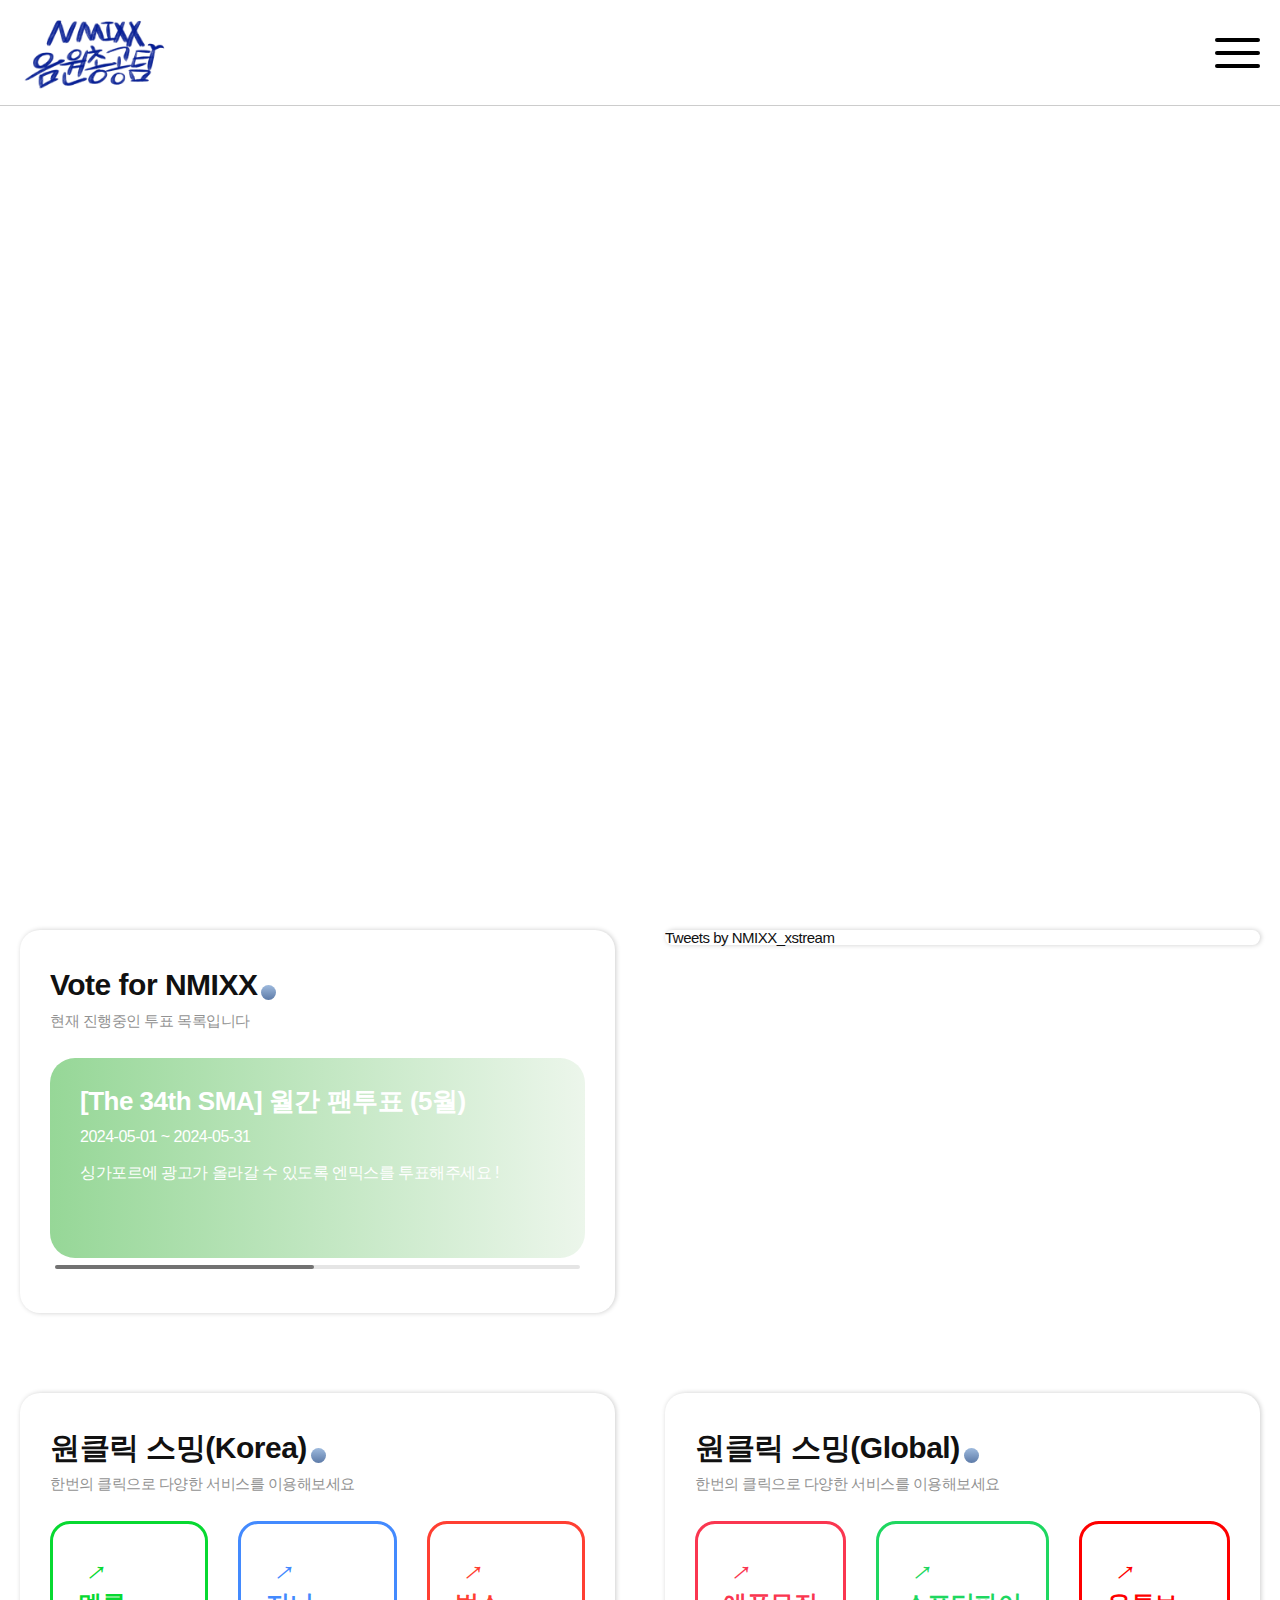
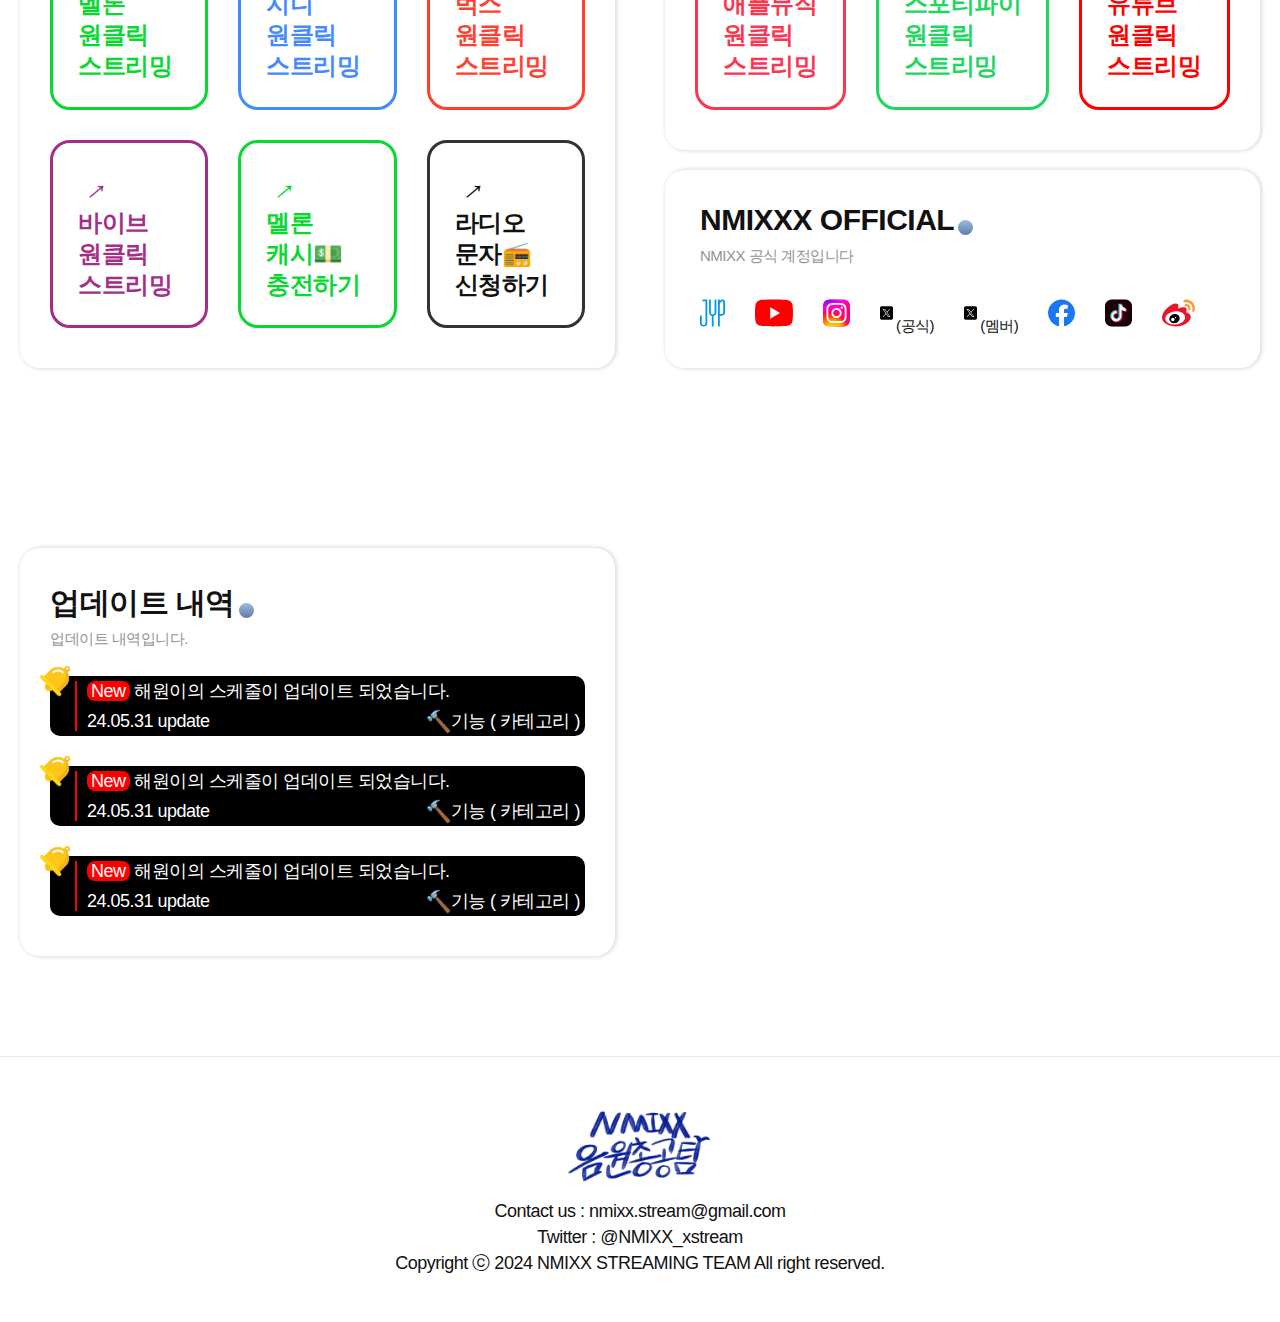
==== commit e3ca17f6: "업데이트 내역 퍼블리싱" ====
--- a/publishing/index.html
+++ b/publishing/index.html
@@ -185,59 +185,20 @@
                                     </div>
                                 </div>
                             </div>
-                            <div class="section-half notice-section">
+                            <div class="section-half twitter-section">
                                 <div class="section-shadow">
-                                    <div class="tit-area clear">
-                                        <div class="tit-box">
-                                            <h2 class="gd-dot">공지사항</h2>
-                                            <span>공지사항 입니다.</span>
-                                        </div>
-                                    </div>
-                                    <div class="cont-area scroll-wrap">
-                                        <a href="" class="">
-                                            <div class="notice-item">
-                                                <div class="notice-header">
-                                                    <span class="notice-title">[공지] 음원총공 팀의 공지사항입니다. 필수로 읽어 주세요 공지사항 관련 내용은. 필수로 읽어 주세요 음원총공 팀의 공지사항입니다. 필수로 읽어 주세요 </span>
-                                                    <span class="notice-date">2024/06/01</span>
-                                                </div>
-                                                <div class="notice-body">
-                                                        <span>
-                                                            안녕하세요 음원총공팀입니다.<br/>
-                                                            <br/>
-                                                            저희 서비스에서 제공하는 스트리밍 가이드는 사용자 여러분께서 보다 원활하게 스트리밍을 즐기실 수 있도록 도움을 드리기 위한 자료입니다. 다음은 스트리밍 가이드를 활용하는 방법에 대한 안내입니다:<br/>
-                                                            <br/>
-                                                            웹사이트 메인 페이지 상단 메뉴에서 ‘가이드’ 탭을 클릭합니다.<br/>
-                                                            ‘스트리밍 가이드’ 섹션으로 이동합니다.<br/>
-                                                            <br/>
-                                                            스트리밍 설정 방법: 최적의 스트리밍 설정을 위한 상세한 지침을 제공합니다.<br/>
-                                                            문제 해결: 스트리밍 중 발생할 수 있는 다양한 문제에 대한 해결 방법을 안내합니다.<br/>
-                                                            팁과 트릭: 스트리밍 경험을 향상시킬 수 있는 다양한 팁과 트릭을 소개합니다.<br/>
-                                                            <br/>
-                                                            가이드 내용 중 이해가 되지 않거나 추가적인 도움이 필요하신 경우, 고객 지원 센터로 연락주시면 친절히 안내해드리겠습니다.<br/>
-                                                            <br/>
-
-                                                            고객님들께 보다 안정적이고 원활한 서비스를 제공하기 위해 원클릭 스트리밍 기능에 대한 점검 작업을 진행하고 있습니다. 점검 기간 동안 해당 기능이 일시적으로 사용이 불가함을 안내드립니다.<br/>
-                                                        </span>
-                                                </div>
-                                            </div>
-                                        </a>
-                                        <a href="" class="">
-                                            <div class="notice-item">
-                                                <div class="notice-header">
-                                                    <span class="notice-title">[공지] 음원총공 팀의 공지사항입니다. 필수로 읽어 주세요</span>
-                                                    <span class="notice-date">2024/06/01</span>
-                                                </div>
-                                            </div>
-                                        </a>
-                                        <a href="" class="">
-                                            <div class="notice-item">
-                                                <div class="notice-header">
-                                                    <span class="notice-title">[공지] 음원총공 팀의 공지사항입니다.</span>
-                                                    <span class="notice-date">2024/06/01</span>
-                                                </div>
-                                            </div>
-                                        </a>
-                                    </div>
+                                    <div class="twitter-timeline twitter-timeline-rendered"
+                                        style="display: flex; max-width: 100%; margin-top: 0px; margin-bottom: 0px;">
+                                        <iframe id="twitter-widget-0" scrolling="no" frameborder="0"
+                                            allowtransparency="true" allowfullscreen="true" class=""
+                                            title="Twitter Timeline"
+                                            src="https://syndication.twitter.com/srv/timeline-profile/screen-name/NMIXX_xstream?dnt=false&amp;embedId=twitter-widget-0&amp;features=[base64]%3D%3D&amp;frame=false&amp;hideBorder=false&amp;hideFooter=false&amp;hideHeader=false&amp;hideScrollBar=false&amp;lang=ko&amp;maxHeight=383px&amp;origin=https%3A%2F%2Fnmixxstream.com%2F&amp;sessionId=72197fb7ef5a2f92599d4939cddf1bf6cb64f1aa&amp;showHeader=true&amp;showReplies=false&amp;transparent=false&amp;widgetsVersion=2615f7e52b7e0%3A1702314776716"
+                                            style="position: absolute; visibility: hidden; width: 0px; height: 0px; display: block; flex-grow: 1;"></iframe>
+                                    </div><a class="twitter-timeline"
+                                        href="https://twitter.com/NMIXX_xstream?ref_src=twsrc%5Etfw" height="383"
+                                        data-twitter-extracted-i1716812191182352565="true">Tweets by NMIXX_xstream</a>
+                                    <script async="" src="https://platform.twitter.com/widgets.js"
+                                        charset="utf-8"></script>
                                 </div>
                             </div>
                         </div>
@@ -512,6 +473,84 @@
                     </div>
                 </div>
             </section>
+            <section class="section section3">
+                <div class="section-wrap">
+                    <div class="size">
+                        <div class="section-half-wrap flex-box">
+                            <div class="section-half update-section">
+                                <div class="section-shadow">
+                                    <div class="tit-area clear">
+                                        <div class="tit-box">
+                                            <h2 class="gd-dot">업데이트 내역</h2>
+                                            <span>업데이트 내역입니다.</span>
+                                        </div>
+                                    </div>
+                                    <div class="cont-area update-body">
+                                        <picture class="update-icon-bell">
+                                            <img style="height: 100%; width: 100%" src="../app/img/icon_bell.png" alt="...">
+                                        </picture>
+                                        <div class="border-left-red">
+                                            <div class="update-title">
+                                                <span class="new-style">New</span>
+                                                <span>해원이의 스케줄이 업데이트 되었습니다.</span>
+                                            </div>
+                                            <div class="update-info">
+                                                24.05.31 update
+                                                <div class="update-category">
+                                                    <picture class="update-icon-hammer">
+                                                        <img style="height: 100%; width: 100%; object-fit: contain" src="../app/img/ico_hammer.png" alt="...">
+                                                    </picture>
+                                                    기능 ( 카테고리 )
+                                                </div>
+                                            </div>
+                                        </div>
+                                    </div>
+                                    <div class="cont-area update-body">
+                                        <picture class="update-icon-bell">
+                                            <img style="height: 100%; width: 100%" src="../app/img/icon_bell.png" alt="...">
+                                        </picture>
+                                        <div class="border-left-red">
+                                            <div class="update-title">
+                                                <span class="new-style">New</span>
+                                                <span>해원이의 스케줄이 업데이트 되었습니다.</span>
+                                            </div>
+                                            <div class="update-info">
+                                                24.05.31 update
+                                                <div class="update-category">
+                                                    <picture class="update-icon-hammer">
+                                                        <img style="height: 100%; width: 100%; object-fit: contain" src="../app/img/ico_hammer.png" alt="...">
+                                                    </picture>
+                                                    기능 ( 카테고리 )
+                                                </div>
+                                            </div>
+                                        </div>
+                                    </div>
+                                    <div class="cont-area update-body">
+                                        <picture class="update-icon-bell">
+                                            <img style="height: 100%; width: 100%" src="../app/img/icon_bell.png" alt="...">
+                                        </picture>
+                                        <div class="border-left-red">
+                                            <div class="update-title">
+                                                <span class="new-style">New</span>
+                                                <span>해원이의 스케줄이 업데이트 되었습니다.</span>
+                                            </div>
+                                            <div class="update-info">
+                                                24.05.31 update
+                                                <div class="update-category">
+                                                    <picture class="update-icon-hammer">
+                                                        <img style="height: 100%; width: 100%; object-fit: contain" src="../app/img/ico_hammer.png" alt="...">
+                                                    </picture>
+                                                    기능 ( 카테고리 )
+                                                </div>
+                                            </div>
+                                        </div>
+                                    </div>
+                                </div>
+                            </div>
+                        </div>
+                    </div>
+                </div>
+            </section>
         </main>
         <div id="melonOneClick" class="popup onclickStreaming melon-onclick">
             <div class="popup-body">
@@ -803,61 +842,66 @@
     </div>
 </body>
 <style>
-    #main .section1 .notice-section > .section-shadow {
-        display: flex;
-        flex-direction: column;
-
-        max-height: 383px;
+    #main .section3 .update-section .update-body {
+        position: relative;
+
+        padding: 5px 5px 5px 0;
+
+        border-radius: 10px;
+        background-color: black;
     }
 
-    #main .section1 .scroll-wrap {
-        padding: 0 10px;
-        flex: 1;
-        overflow-y: auto;
+    #main .section3 .update-section .update-body * {
+        color: white;
+        font-size: 18px;
     }
 
-    #main .section1 .scroll-wrap a:first-child .notice-item {
-        border-top: 2px solid gray;
+    #main .section3 .update-section .update-body .update-icon-bell {
+        position: absolute;
+
+        left: -25px;
+        top: -25px;
+
+        height: 60px;
+        width: 60px;
     }
 
-
-    #main .section1 .scroll-wrap .notice-item {
-        box-sizing: border-box;
-
-        padding: 0 20px;
-
-        border-bottom: 2px solid gray;
+    #main .section3 .update-section .update-body .border-left-red {
+        margin-left: 25px;
+        padding-left: 10px;
+
+
+        border-left: 2px solid red;
     }
 
-    #main .section1 .scroll-wrap .notice-header {
+    #main .section3 .update-section .update-body .update-title .new-style {
+        display: inline-block;
+
+        padding: 1px 4px;
+
+        background: red;
+        border-radius: 8px;
+    }
+
+    #main .section3 .update-section .update-body .update-info {
         display: flex;
         justify-content: space-between;
-
-        padding: 30px 0;
+        align-items: center;
+
+        margin-top: 10px;
+
+        height: 20px;
     }
 
-    #main .section1 .scroll-wrap .notice-header .notice-title {
-        white-space: nowrap;
-        overflow: hidden;
-        text-overflow: ellipsis;
+    #main .section3 .update-section .update-body .update-info .update-category {
+        display: flex;
+        align-items: center;
     }
 
-    #main .section1 .scroll-wrap .notice-header .notice-date {
-        margin-left: 10px;
-
-        color: dimgray;
+    #main .section3 .update-section .update-body .update-info .update-icon-hammer {
+        height: 25px;
+        width: 25px;
     }
 
-    #main .section1 .scroll-wrap .notice-item .notice-body {
-        margin-bottom: 30px;
-        padding: 20px;
-
-        color: gray;
-
-        border: 2px solid gray;
-        border-radius: 10px;
-    }
-
 </style>
-
 </html>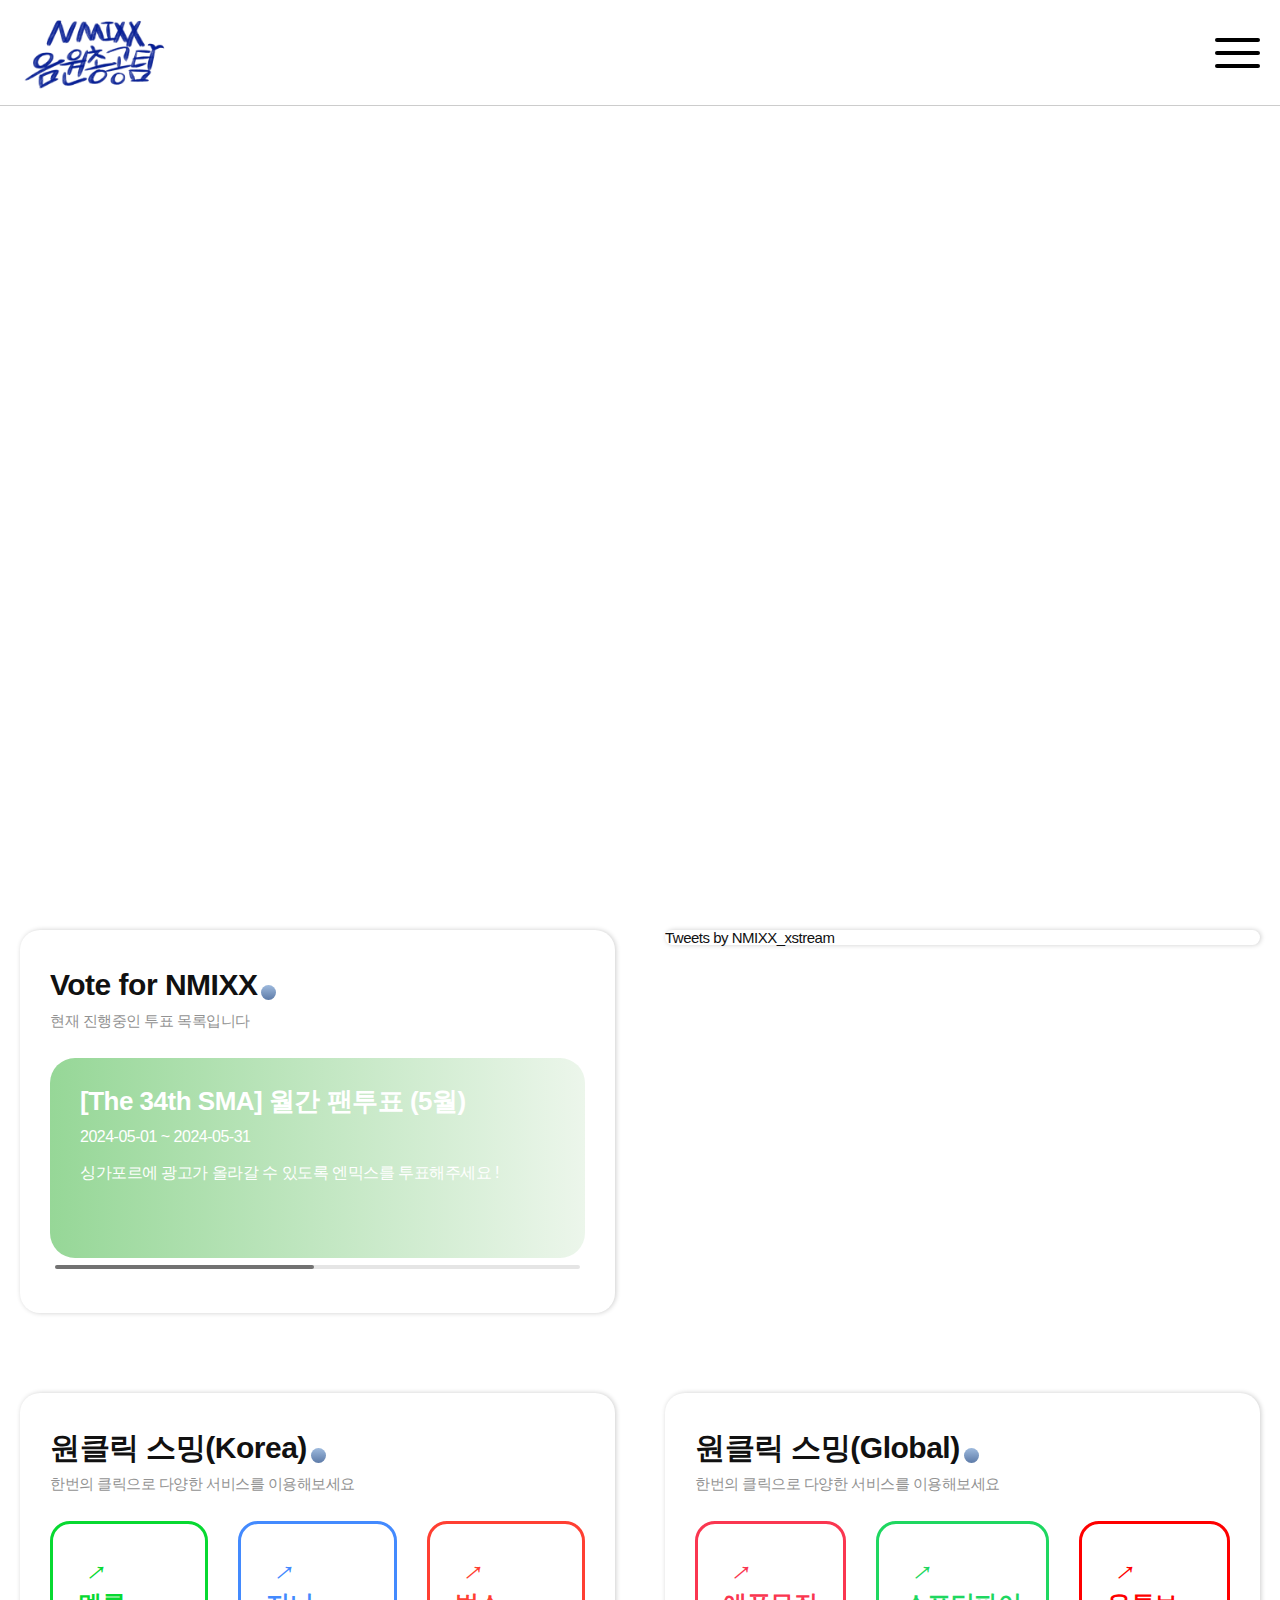
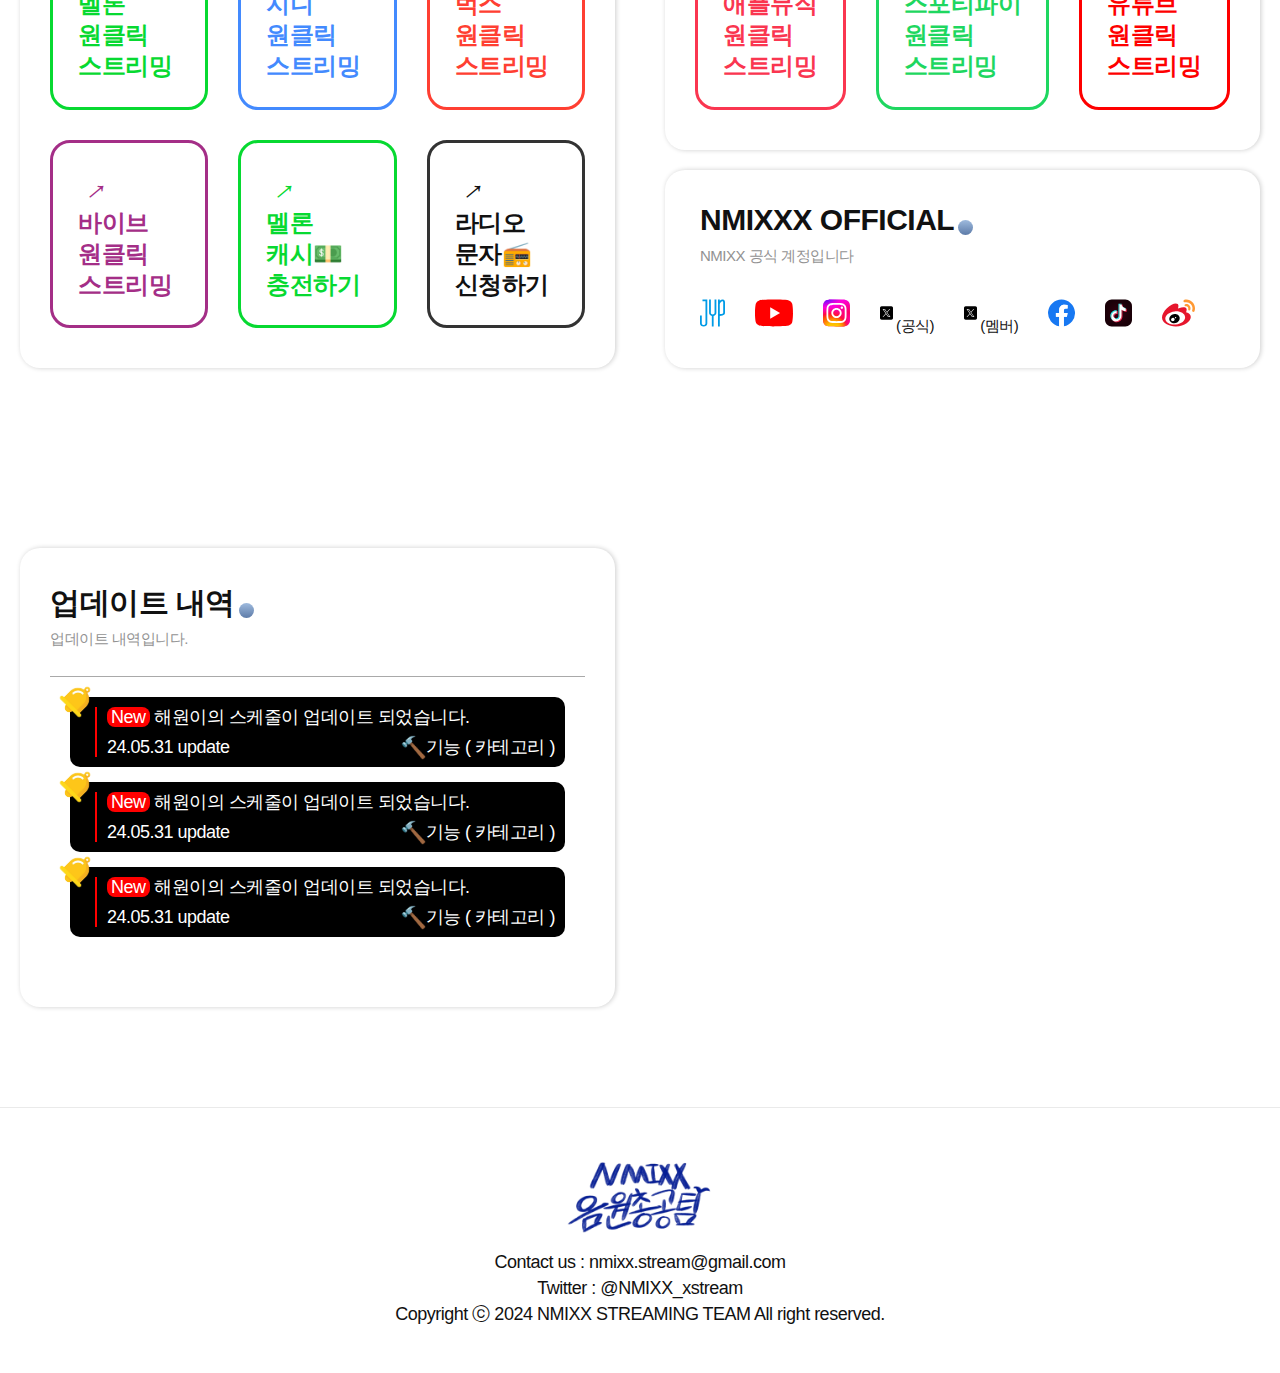
==== commit 3db28b02: "update-body -> update-item으로 변경" ====
--- a/publishing/index.html
+++ b/publishing/index.html
@@ -485,62 +485,66 @@
                                             <span>업데이트 내역입니다.</span>
                                         </div>
                                     </div>
-                                    <div class="cont-area update-body">
-                                        <picture class="update-icon-bell">
-                                            <img style="height: 100%; width: 100%" src="../app/img/icon_bell.png" alt="...">
-                                        </picture>
-                                        <div class="border-left-red">
-                                            <div class="update-title">
-                                                <span class="new-style">New</span>
-                                                <span>해원이의 스케줄이 업데이트 되었습니다.</span>
-                                            </div>
-                                            <div class="update-info">
-                                                24.05.31 update
-                                                <div class="update-category">
-                                                    <picture class="update-icon-hammer">
-                                                        <img style="height: 100%; width: 100%; object-fit: contain" src="../app/img/ico_hammer.png" alt="...">
-                                                    </picture>
-                                                    기능 ( 카테고리 )
+                                    <div class="cont-area">
+                                        <div class="update-body">
+                                            <div class="update-item">
+                                                <picture class="update-icon-bell">
+                                                    <img style="height: 100%; width: 100%" src="../app/img/icon_bell.png" alt="...">
+                                                </picture>
+                                                <div class="border-left-red">
+                                                <div class="update-title">
+                                                    <span class="red-new">New</span>
+                                                    <span>해원이의 스케줄이 업데이트 되었습니다.</span>
+                                                </div>
+                                                <div class="update-info">
+                                                    24.05.31 update
+                                                    <div class="update-category">
+                                                        <picture class="update-icon-hammer">
+                                                            <img style="height: 100%; width: 100%; object-fit: contain" src="../app/img/ico_hammer.png" alt="...">
+                                                        </picture>
+                                                        기능 ( 카테고리 )
+                                                    </div>
                                                 </div>
                                             </div>
-                                        </div>
-                                    </div>
-                                    <div class="cont-area update-body">
-                                        <picture class="update-icon-bell">
-                                            <img style="height: 100%; width: 100%" src="../app/img/icon_bell.png" alt="...">
-                                        </picture>
-                                        <div class="border-left-red">
-                                            <div class="update-title">
-                                                <span class="new-style">New</span>
-                                                <span>해원이의 스케줄이 업데이트 되었습니다.</span>
                                             </div>
-                                            <div class="update-info">
-                                                24.05.31 update
-                                                <div class="update-category">
-                                                    <picture class="update-icon-hammer">
-                                                        <img style="height: 100%; width: 100%; object-fit: contain" src="../app/img/ico_hammer.png" alt="...">
-                                                    </picture>
-                                                    기능 ( 카테고리 )
+                                            <div class="update-item">
+                                                <picture class="update-icon-bell">
+                                                    <img style="height: 100%; width: 100%" src="../app/img/icon_bell.png" alt="...">
+                                                </picture>
+                                                <div class="border-left-red">
+                                                    <div class="update-title">
+                                                        <span class="red-new">New</span>
+                                                        <span>해원이의 스케줄이 업데이트 되었습니다.</span>
+                                                    </div>
+                                                    <div class="update-info">
+                                                        24.05.31 update
+                                                        <div class="update-category">
+                                                            <picture class="update-icon-hammer">
+                                                                <img style="height: 100%; width: 100%; object-fit: contain" src="../app/img/ico_hammer.png" alt="...">
+                                                            </picture>
+                                                            기능 ( 카테고리 )
+                                                        </div>
+                                                    </div>
                                                 </div>
                                             </div>
-                                        </div>
-                                    </div>
-                                    <div class="cont-area update-body">
-                                        <picture class="update-icon-bell">
-                                            <img style="height: 100%; width: 100%" src="../app/img/icon_bell.png" alt="...">
-                                        </picture>
-                                        <div class="border-left-red">
-                                            <div class="update-title">
-                                                <span class="new-style">New</span>
-                                                <span>해원이의 스케줄이 업데이트 되었습니다.</span>
-                                            </div>
-                                            <div class="update-info">
-                                                24.05.31 update
-                                                <div class="update-category">
-                                                    <picture class="update-icon-hammer">
-                                                        <img style="height: 100%; width: 100%; object-fit: contain" src="../app/img/ico_hammer.png" alt="...">
-                                                    </picture>
-                                                    기능 ( 카테고리 )
+                                            <div class="update-item">
+                                                <picture class="update-icon-bell">
+                                                    <img style="height: 100%; width: 100%" src="../app/img/icon_bell.png" alt="...">
+                                                </picture>
+                                                <div class="border-left-red">
+                                                    <div class="update-title">
+                                                        <span class="red-new">New</span>
+                                                        <span>해원이의 스케줄이 업데이트 되었습니다.</span>
+                                                    </div>
+                                                    <div class="update-info">
+                                                        24.05.31 update
+                                                        <div class="update-category">
+                                                            <picture class="update-icon-hammer">
+                                                                <img style="height: 100%; width: 100%; object-fit: contain" src="../app/img/ico_hammer.png" alt="...">
+                                                            </picture>
+                                                            기능 ( 카테고리 )
+                                                        </div>
+                                                    </div>
                                                 </div>
                                             </div>
                                         </div>
@@ -843,9 +847,19 @@
 </body>
 <style>
     #main .section3 .update-section .update-body {
+        padding: 20px;
+
+        height: 250px;
+
+        border-top: 1px solid darkgray;
+        overflow-y: auto;
+    }
+
+    #main .section3 .update-section .update-body .update-item {
         position: relative;
 
-        padding: 5px 5px 5px 0;
+        margin-bottom: 15px;
+        padding: 10px 10px 10px 0;
 
         border-radius: 10px;
         background-color: black;
@@ -874,7 +888,7 @@
         border-left: 2px solid red;
     }
 
-    #main .section3 .update-section .update-body .update-title .new-style {
+    #main .section3 .update-section .update-body .update-title .red-new {
         display: inline-block;
 
         padding: 1px 4px;
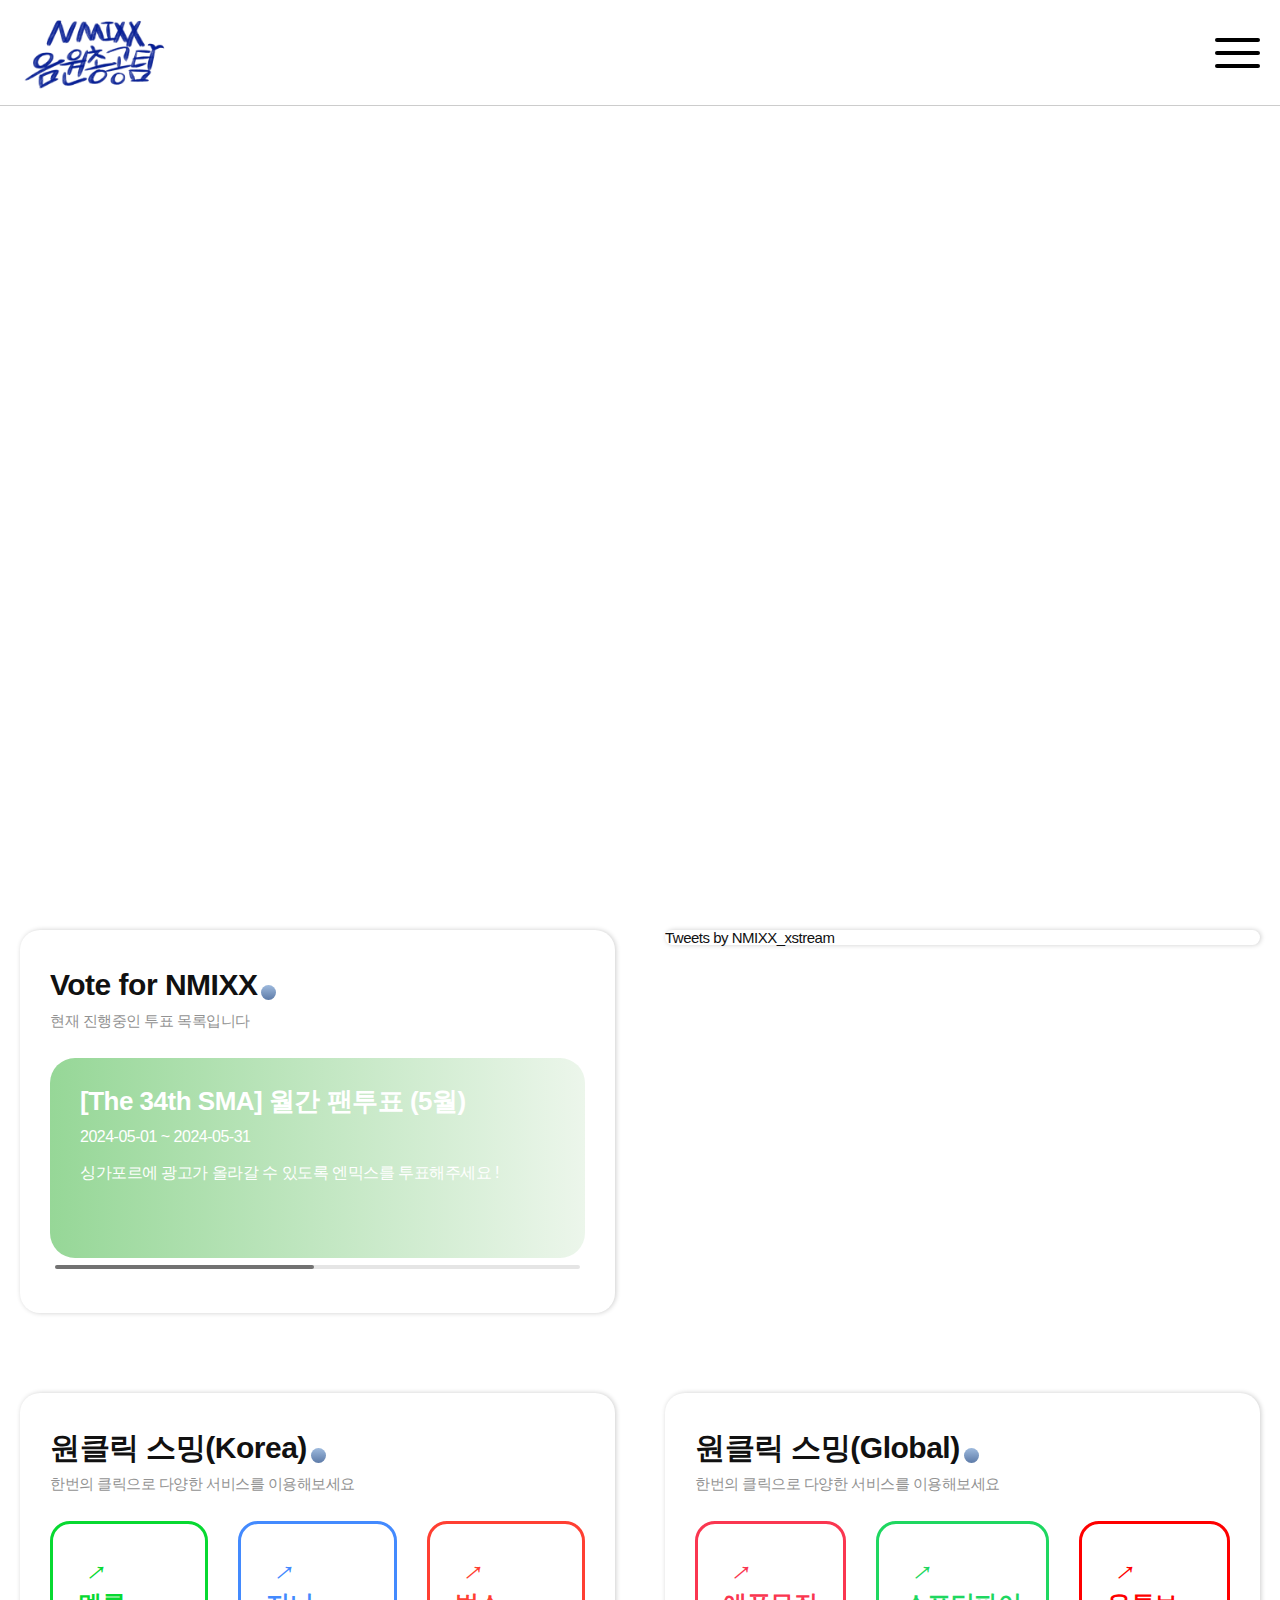
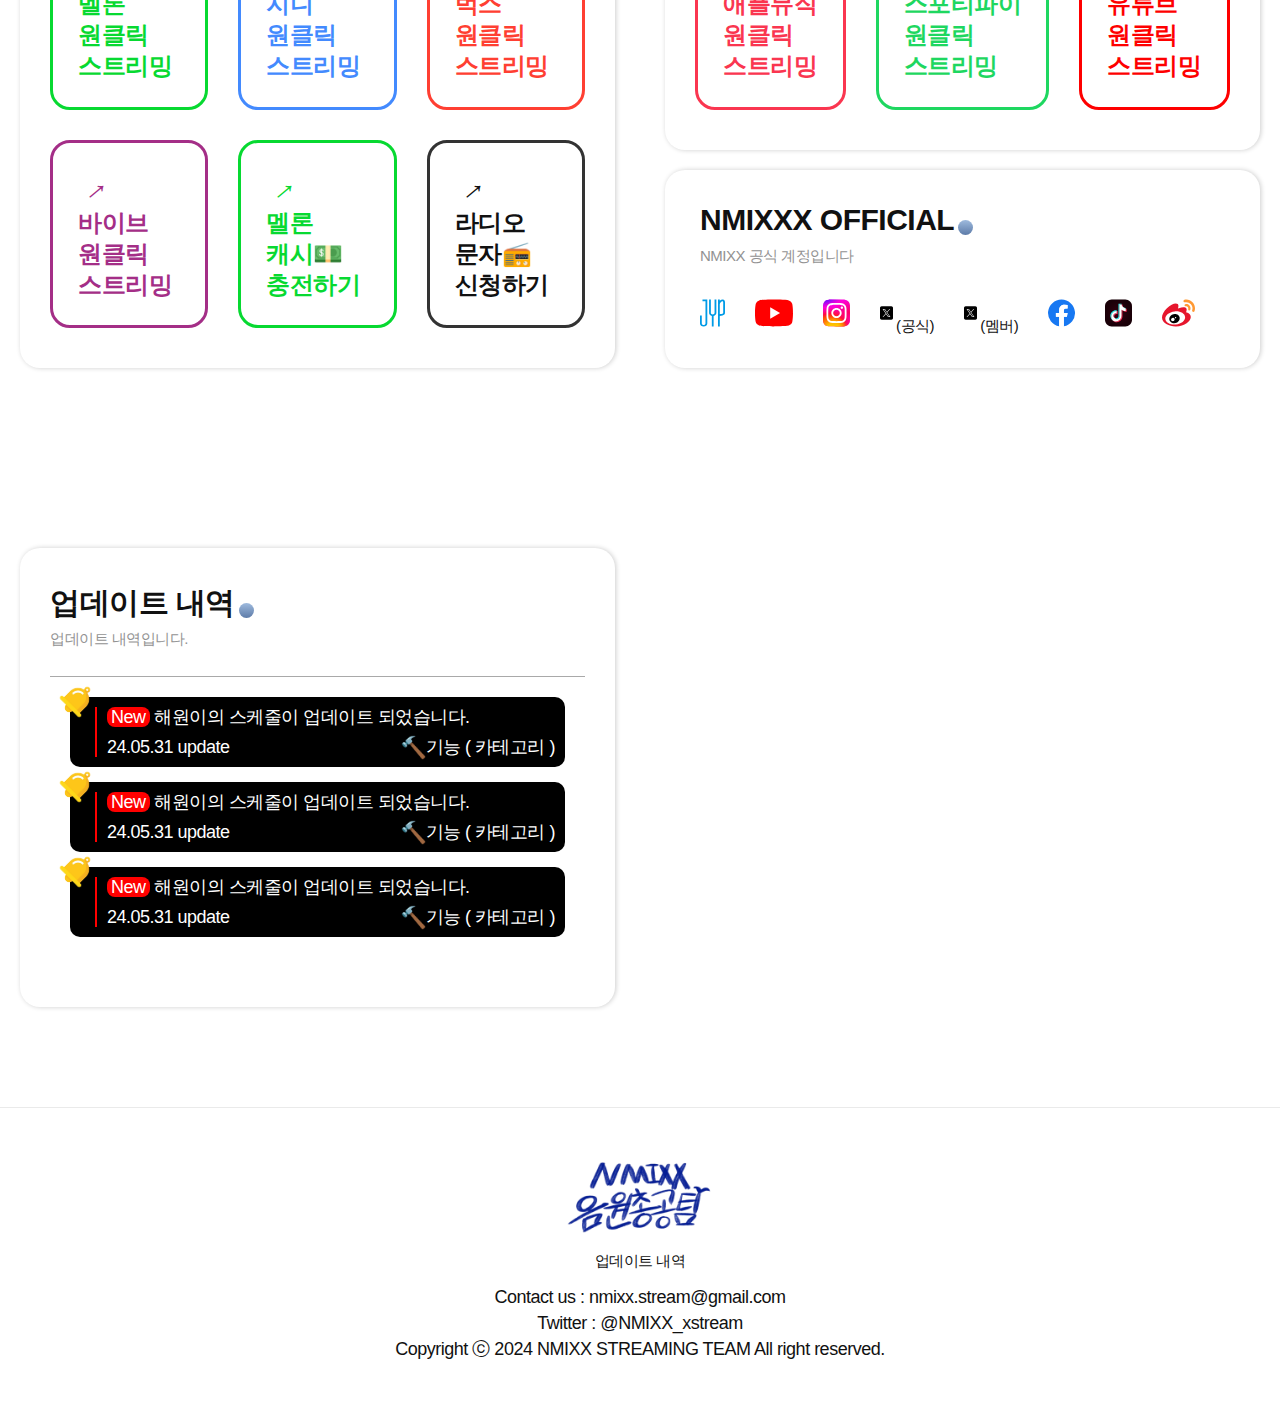
==== commit 36f3928d: "footer update-link 추가" ====
--- a/publishing/index.html
+++ b/publishing/index.html
@@ -824,6 +824,9 @@
                             <div class="footer-logo">
                                 <a href="/" class="blind" style="background-image: url('../app/img/logo.png');">NMIXX 음원총공팀</a>
                             </div>
+                            <a class="update-link" href="" style="display: block; margin-top: 20px">
+                                업데이트 내역
+                            </a>
                             <div class="info-wrap">
                                 <ul>
                                     <li>
@@ -837,7 +840,6 @@
                                     </li>
                                 </ul>
                             </div>
-
                         </div>
                     </div>
                 </div>
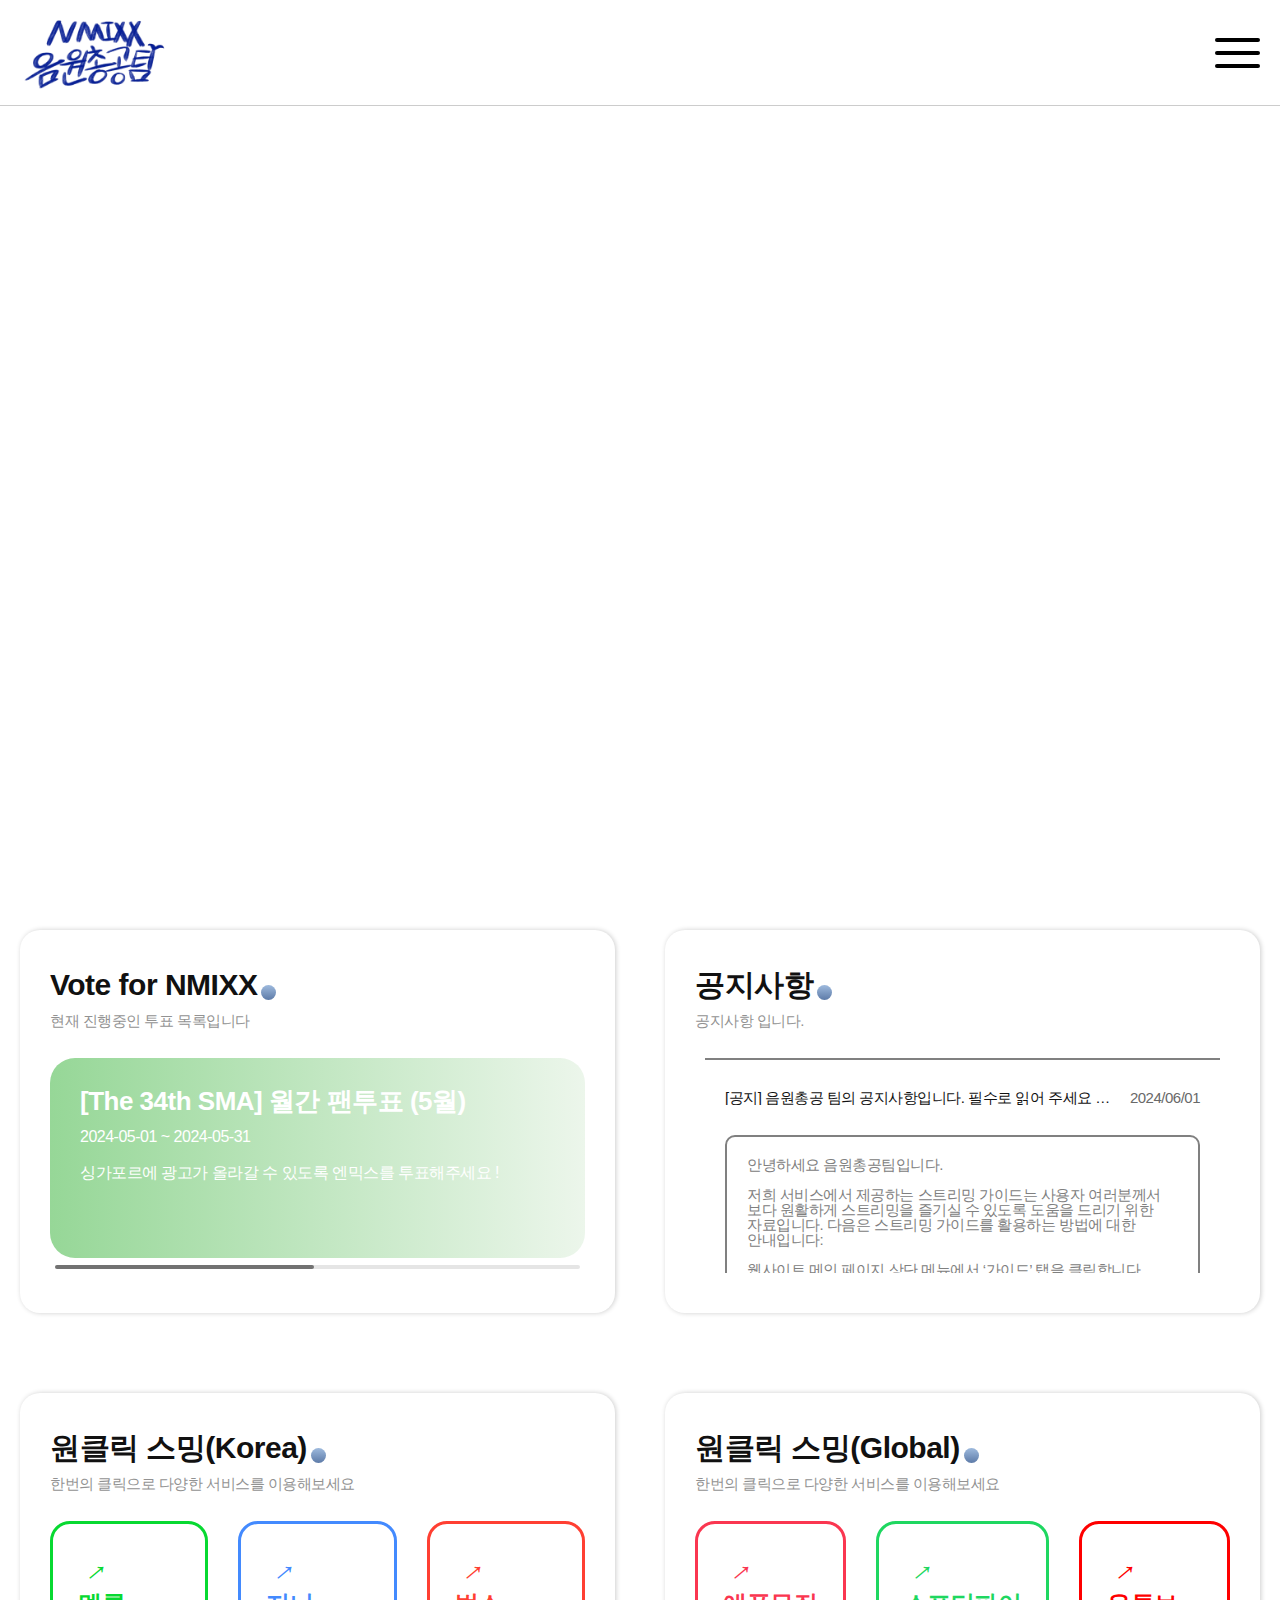
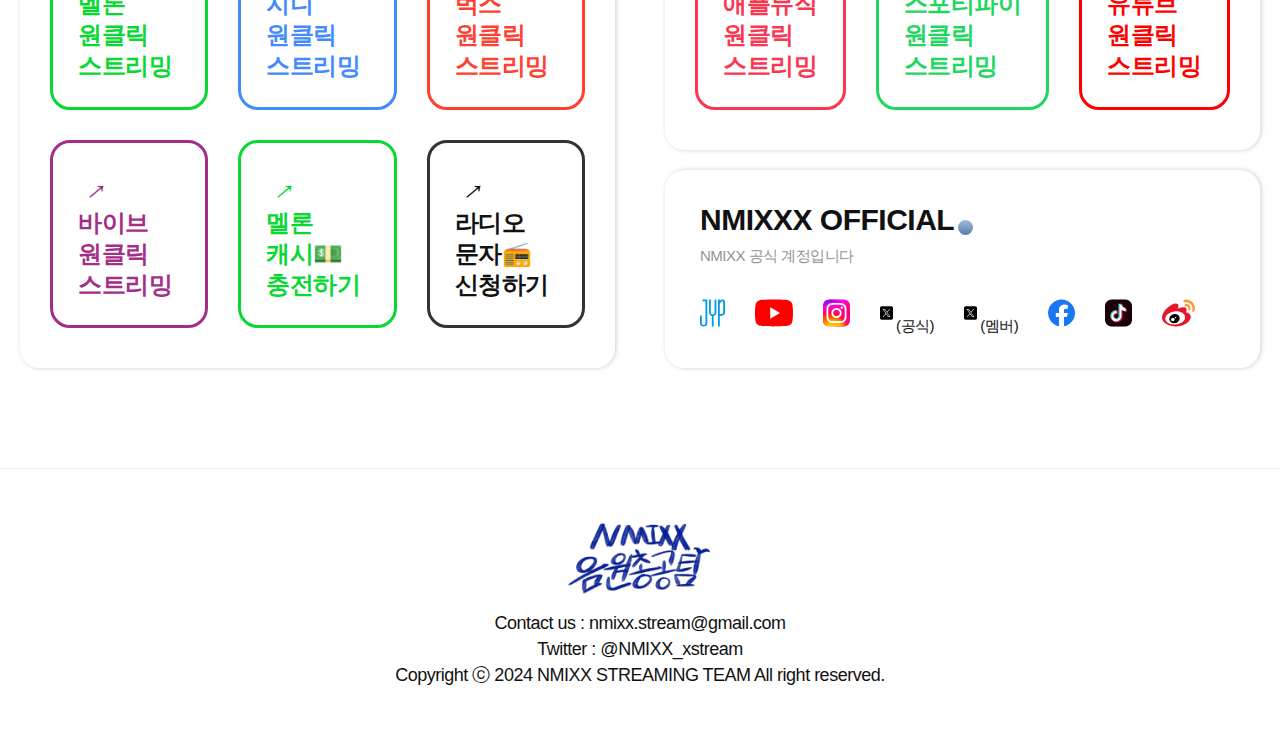
==== commit e99f724a: "Merge pull request #3 from plantroooot/design/notice" ====
--- a/publishing/index.html
+++ b/publishing/index.html
@@ -185,20 +185,59 @@
                                     </div>
                                 </div>
                             </div>
-                            <div class="section-half twitter-section">
+                            <div class="section-half notice-section">
                                 <div class="section-shadow">
-                                    <div class="twitter-timeline twitter-timeline-rendered"
-                                        style="display: flex; max-width: 100%; margin-top: 0px; margin-bottom: 0px;">
-                                        <iframe id="twitter-widget-0" scrolling="no" frameborder="0"
-                                            allowtransparency="true" allowfullscreen="true" class=""
-                                            title="Twitter Timeline"
-                                            src="https://syndication.twitter.com/srv/timeline-profile/screen-name/NMIXX_xstream?dnt=false&amp;embedId=twitter-widget-0&amp;features=[base64]%3D%3D&amp;frame=false&amp;hideBorder=false&amp;hideFooter=false&amp;hideHeader=false&amp;hideScrollBar=false&amp;lang=ko&amp;maxHeight=383px&amp;origin=https%3A%2F%2Fnmixxstream.com%2F&amp;sessionId=72197fb7ef5a2f92599d4939cddf1bf6cb64f1aa&amp;showHeader=true&amp;showReplies=false&amp;transparent=false&amp;widgetsVersion=2615f7e52b7e0%3A1702314776716"
-                                            style="position: absolute; visibility: hidden; width: 0px; height: 0px; display: block; flex-grow: 1;"></iframe>
-                                    </div><a class="twitter-timeline"
-                                        href="https://twitter.com/NMIXX_xstream?ref_src=twsrc%5Etfw" height="383"
-                                        data-twitter-extracted-i1716812191182352565="true">Tweets by NMIXX_xstream</a>
-                                    <script async="" src="https://platform.twitter.com/widgets.js"
-                                        charset="utf-8"></script>
+                                    <div class="tit-area clear">
+                                        <div class="tit-box">
+                                            <h2 class="gd-dot">공지사항</h2>
+                                            <span>공지사항 입니다.</span>
+                                        </div>
+                                    </div>
+                                    <div class="cont-area scroll-wrap">
+                                        <a href="" class="">
+                                            <div class="notice-item">
+                                                <div class="notice-header">
+                                                    <span class="notice-title">[공지] 음원총공 팀의 공지사항입니다. 필수로 읽어 주세요 공지사항 관련 내용은. 필수로 읽어 주세요 음원총공 팀의 공지사항입니다. 필수로 읽어 주세요 </span>
+                                                    <span class="notice-date">2024/06/01</span>
+                                                </div>
+                                                <div class="notice-body">
+                                                        <span>
+                                                            안녕하세요 음원총공팀입니다.<br/>
+                                                            <br/>
+                                                            저희 서비스에서 제공하는 스트리밍 가이드는 사용자 여러분께서 보다 원활하게 스트리밍을 즐기실 수 있도록 도움을 드리기 위한 자료입니다. 다음은 스트리밍 가이드를 활용하는 방법에 대한 안내입니다:<br/>
+                                                            <br/>
+                                                            웹사이트 메인 페이지 상단 메뉴에서 ‘가이드’ 탭을 클릭합니다.<br/>
+                                                            ‘스트리밍 가이드’ 섹션으로 이동합니다.<br/>
+                                                            <br/>
+                                                            스트리밍 설정 방법: 최적의 스트리밍 설정을 위한 상세한 지침을 제공합니다.<br/>
+                                                            문제 해결: 스트리밍 중 발생할 수 있는 다양한 문제에 대한 해결 방법을 안내합니다.<br/>
+                                                            팁과 트릭: 스트리밍 경험을 향상시킬 수 있는 다양한 팁과 트릭을 소개합니다.<br/>
+                                                            <br/>
+                                                            가이드 내용 중 이해가 되지 않거나 추가적인 도움이 필요하신 경우, 고객 지원 센터로 연락주시면 친절히 안내해드리겠습니다.<br/>
+                                                            <br/>
+
+                                                            고객님들께 보다 안정적이고 원활한 서비스를 제공하기 위해 원클릭 스트리밍 기능에 대한 점검 작업을 진행하고 있습니다. 점검 기간 동안 해당 기능이 일시적으로 사용이 불가함을 안내드립니다.<br/>
+                                                        </span>
+                                                </div>
+                                            </div>
+                                        </a>
+                                        <a href="" class="">
+                                            <div class="notice-item">
+                                                <div class="notice-header">
+                                                    <span class="notice-title">[공지] 음원총공 팀의 공지사항입니다. 필수로 읽어 주세요</span>
+                                                    <span class="notice-date">2024/06/01</span>
+                                                </div>
+                                            </div>
+                                        </a>
+                                        <a href="" class="">
+                                            <div class="notice-item">
+                                                <div class="notice-header">
+                                                    <span class="notice-title">[공지] 음원총공 팀의 공지사항입니다.</span>
+                                                    <span class="notice-date">2024/06/01</span>
+                                                </div>
+                                            </div>
+                                        </a>
+                                    </div>
                                 </div>
                             </div>
                         </div>
@@ -473,88 +512,6 @@
                     </div>
                 </div>
             </section>
-            <section class="section section3">
-                <div class="section-wrap">
-                    <div class="size">
-                        <div class="section-half-wrap flex-box">
-                            <div class="section-half update-section">
-                                <div class="section-shadow">
-                                    <div class="tit-area clear">
-                                        <div class="tit-box">
-                                            <h2 class="gd-dot">업데이트 내역</h2>
-                                            <span>업데이트 내역입니다.</span>
-                                        </div>
-                                    </div>
-                                    <div class="cont-area">
-                                        <div class="update-body">
-                                            <div class="update-item">
-                                                <picture class="update-icon-bell">
-                                                    <img style="height: 100%; width: 100%" src="../app/img/icon_bell.png" alt="...">
-                                                </picture>
-                                                <div class="border-left-red">
-                                                <div class="update-title">
-                                                    <span class="red-new">New</span>
-                                                    <span>해원이의 스케줄이 업데이트 되었습니다.</span>
-                                                </div>
-                                                <div class="update-info">
-                                                    24.05.31 update
-                                                    <div class="update-category">
-                                                        <picture class="update-icon-hammer">
-                                                            <img style="height: 100%; width: 100%; object-fit: contain" src="../app/img/ico_hammer.png" alt="...">
-                                                        </picture>
-                                                        기능 ( 카테고리 )
-                                                    </div>
-                                                </div>
-                                            </div>
-                                            </div>
-                                            <div class="update-item">
-                                                <picture class="update-icon-bell">
-                                                    <img style="height: 100%; width: 100%" src="../app/img/icon_bell.png" alt="...">
-                                                </picture>
-                                                <div class="border-left-red">
-                                                    <div class="update-title">
-                                                        <span class="red-new">New</span>
-                                                        <span>해원이의 스케줄이 업데이트 되었습니다.</span>
-                                                    </div>
-                                                    <div class="update-info">
-                                                        24.05.31 update
-                                                        <div class="update-category">
-                                                            <picture class="update-icon-hammer">
-                                                                <img style="height: 100%; width: 100%; object-fit: contain" src="../app/img/ico_hammer.png" alt="...">
-                                                            </picture>
-                                                            기능 ( 카테고리 )
-                                                        </div>
-                                                    </div>
-                                                </div>
-                                            </div>
-                                            <div class="update-item">
-                                                <picture class="update-icon-bell">
-                                                    <img style="height: 100%; width: 100%" src="../app/img/icon_bell.png" alt="...">
-                                                </picture>
-                                                <div class="border-left-red">
-                                                    <div class="update-title">
-                                                        <span class="red-new">New</span>
-                                                        <span>해원이의 스케줄이 업데이트 되었습니다.</span>
-                                                    </div>
-                                                    <div class="update-info">
-                                                        24.05.31 update
-                                                        <div class="update-category">
-                                                            <picture class="update-icon-hammer">
-                                                                <img style="height: 100%; width: 100%; object-fit: contain" src="../app/img/ico_hammer.png" alt="...">
-                                                            </picture>
-                                                            기능 ( 카테고리 )
-                                                        </div>
-                                                    </div>
-                                                </div>
-                                            </div>
-                                        </div>
-                                    </div>
-                                </div>
-                            </div>
-                        </div>
-                    </div>
-                </div>
-            </section>
         </main>
         <div id="melonOneClick" class="popup onclickStreaming melon-onclick">
             <div class="popup-body">
@@ -824,9 +781,6 @@
                             <div class="footer-logo">
                                 <a href="/" class="blind" style="background-image: url('../app/img/logo.png');">NMIXX 음원총공팀</a>
                             </div>
-                            <a class="update-link" href="" style="display: block; margin-top: 20px">
-                                업데이트 내역
-                            </a>
                             <div class="info-wrap">
                                 <ul>
                                     <li>
@@ -840,6 +794,7 @@
                                     </li>
                                 </ul>
                             </div>
+
                         </div>
                     </div>
                 </div>
@@ -848,76 +803,61 @@
     </div>
 </body>
 <style>
-    #main .section3 .update-section .update-body {
-        padding: 20px;
-
-        height: 250px;
-
-        border-top: 1px solid darkgray;
+    #main .section1 .notice-section > .section-shadow {
+        display: flex;
+        flex-direction: column;
+
+        max-height: 383px;
+    }
+
+    #main .section1 .scroll-wrap {
+        padding: 0 10px;
+        flex: 1;
         overflow-y: auto;
     }
 
-    #main .section3 .update-section .update-body .update-item {
-        position: relative;
-
-        margin-bottom: 15px;
-        padding: 10px 10px 10px 0;
-
-        border-radius: 10px;
-        background-color: black;
+    #main .section1 .scroll-wrap a:first-child .notice-item {
+        border-top: 2px solid gray;
     }
 
-    #main .section3 .update-section .update-body * {
-        color: white;
-        font-size: 18px;
+
+    #main .section1 .scroll-wrap .notice-item {
+        box-sizing: border-box;
+
+        padding: 0 20px;
+
+        border-bottom: 2px solid gray;
     }
 
-    #main .section3 .update-section .update-body .update-icon-bell {
-        position: absolute;
-
-        left: -25px;
-        top: -25px;
-
-        height: 60px;
-        width: 60px;
-    }
-
-    #main .section3 .update-section .update-body .border-left-red {
-        margin-left: 25px;
-        padding-left: 10px;
-
-
-        border-left: 2px solid red;
-    }
-
-    #main .section3 .update-section .update-body .update-title .red-new {
-        display: inline-block;
-
-        padding: 1px 4px;
-
-        background: red;
-        border-radius: 8px;
-    }
-
-    #main .section3 .update-section .update-body .update-info {
+    #main .section1 .scroll-wrap .notice-header {
         display: flex;
         justify-content: space-between;
-        align-items: center;
-
-        margin-top: 10px;
-
-        height: 20px;
+
+        padding: 30px 0;
     }
 
-    #main .section3 .update-section .update-body .update-info .update-category {
-        display: flex;
-        align-items: center;
+    #main .section1 .scroll-wrap .notice-header .notice-title {
+        white-space: nowrap;
+        overflow: hidden;
+        text-overflow: ellipsis;
     }
 
-    #main .section3 .update-section .update-body .update-info .update-icon-hammer {
-        height: 25px;
-        width: 25px;
+    #main .section1 .scroll-wrap .notice-header .notice-date {
+        margin-left: 10px;
+
+        color: dimgray;
     }
 
+    #main .section1 .scroll-wrap .notice-item .notice-body {
+        margin-bottom: 30px;
+        padding: 20px;
+
+        color: gray;
+
+        border: 2px solid gray;
+        border-radius: 10px;
+    }
+
 </style>
+
 </html>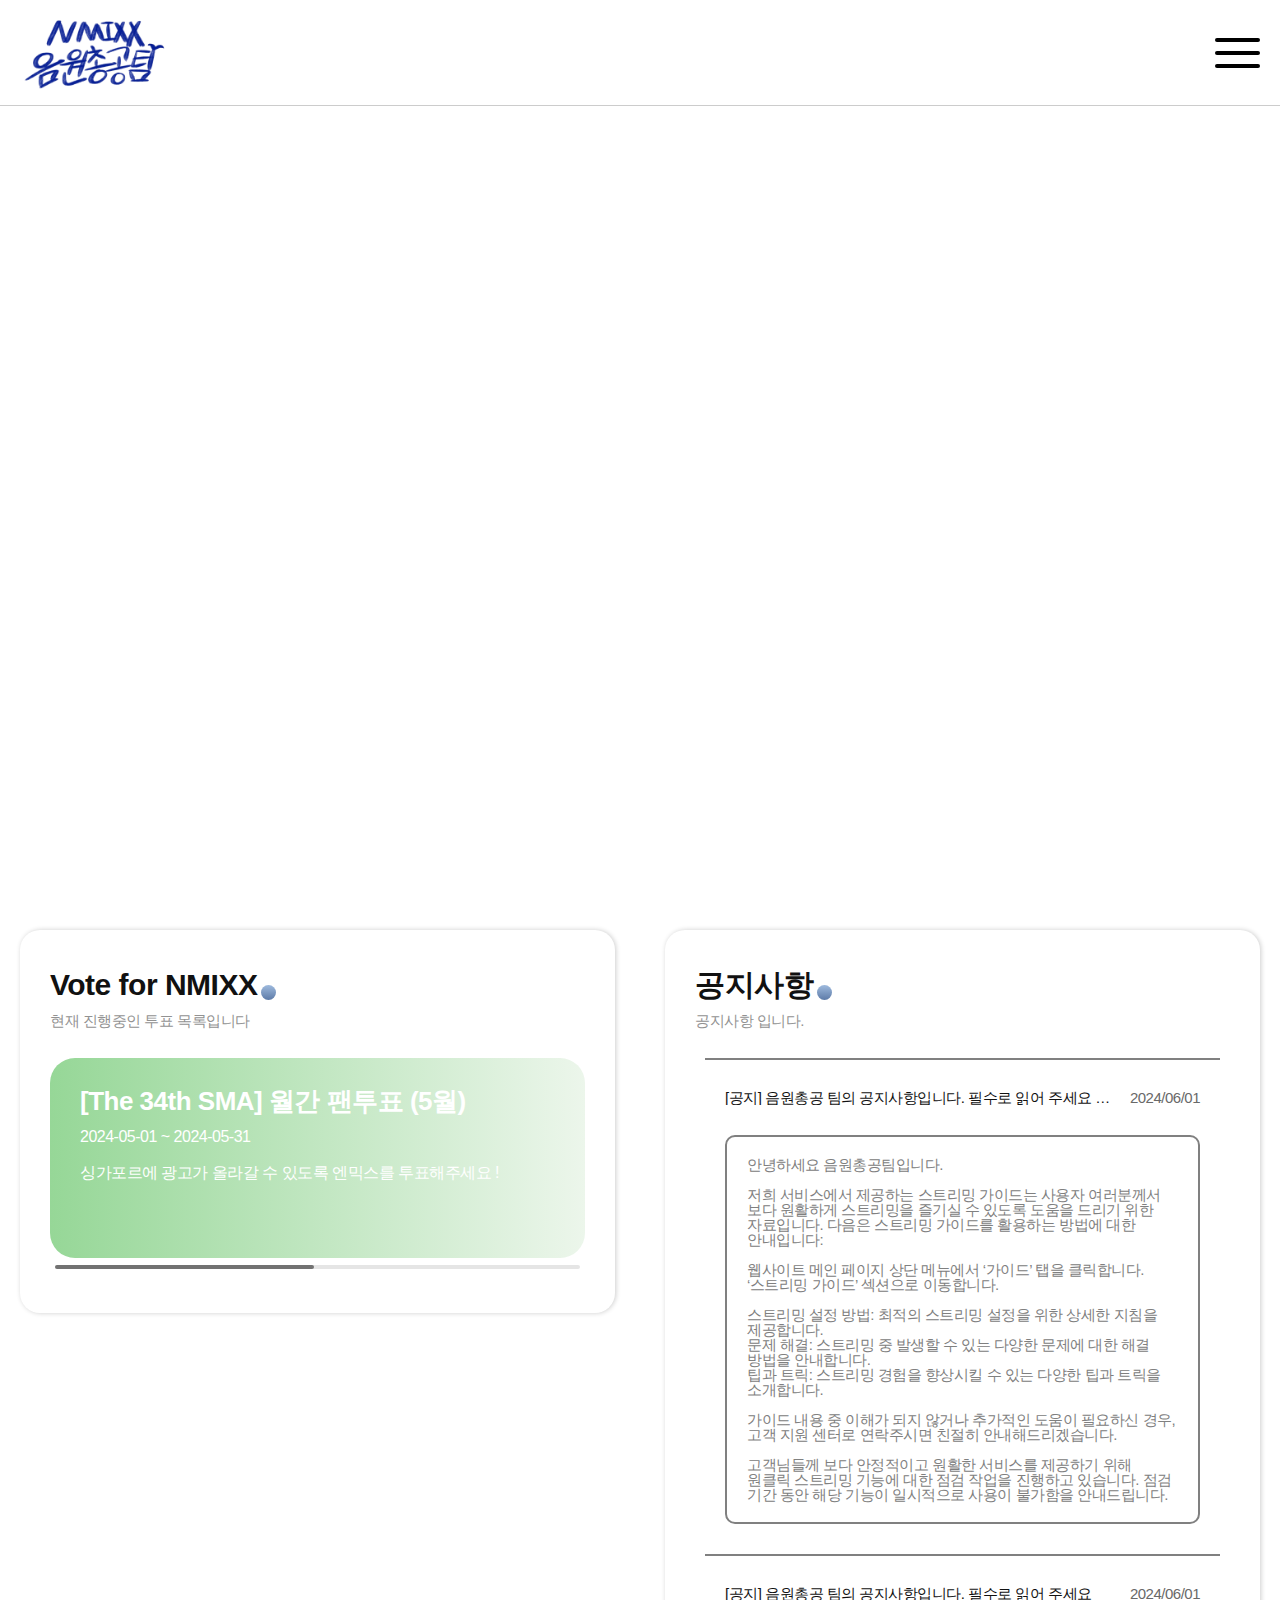
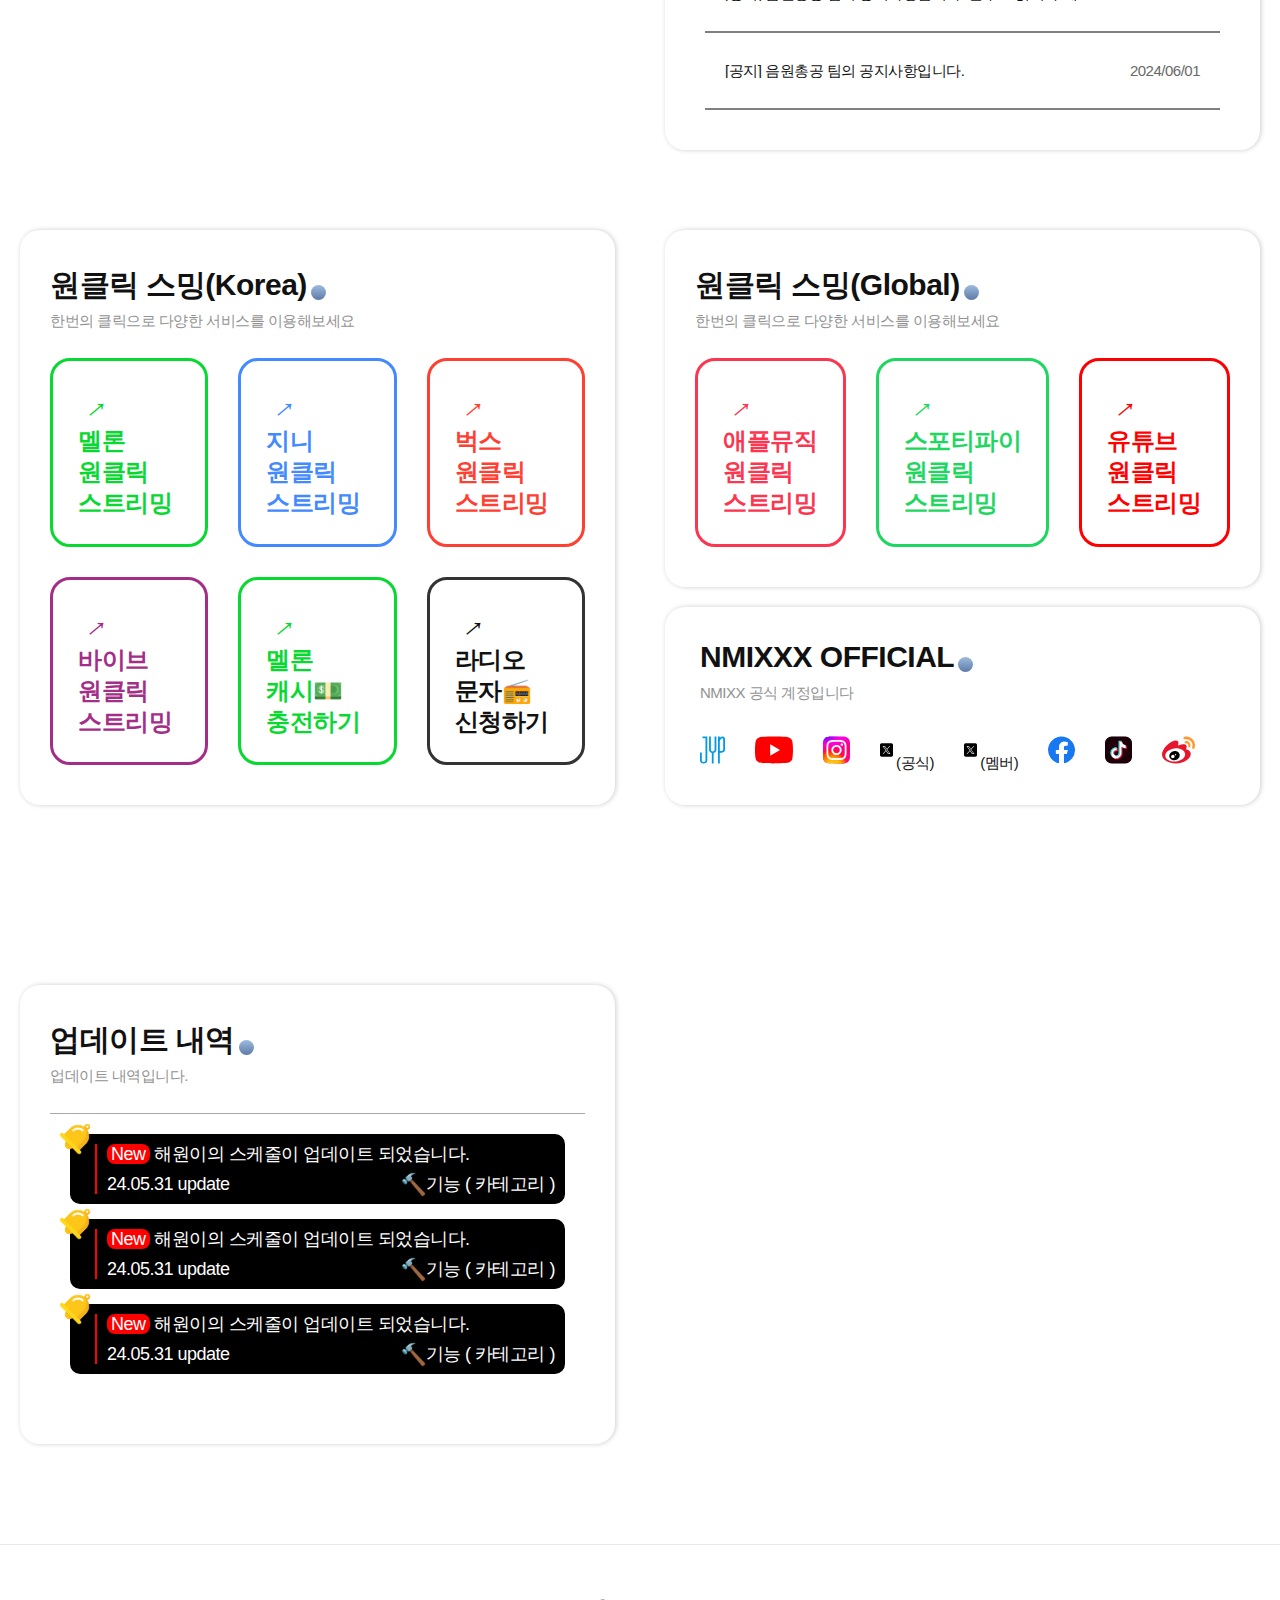
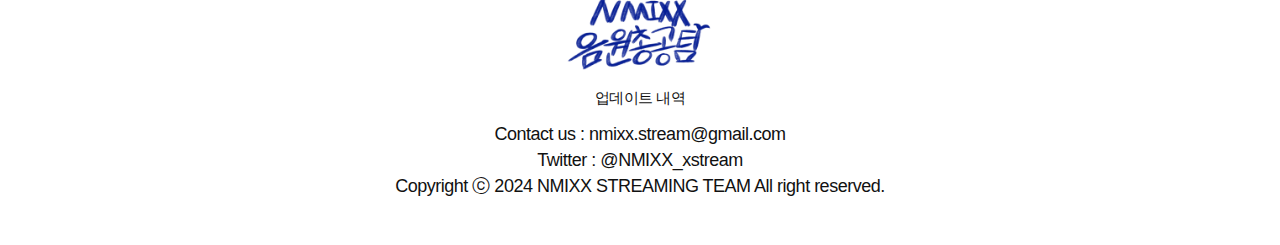
==== commit 233aee76: "Merge branch 'app_dev' into design/update" ====
--- a/publishing/index.html
+++ b/publishing/index.html
@@ -512,6 +512,88 @@
                     </div>
                 </div>
             </section>
+            <section class="section section3">
+                <div class="section-wrap">
+                    <div class="size">
+                        <div class="section-half-wrap flex-box">
+                            <div class="section-half update-section">
+                                <div class="section-shadow">
+                                    <div class="tit-area clear">
+                                        <div class="tit-box">
+                                            <h2 class="gd-dot">업데이트 내역</h2>
+                                            <span>업데이트 내역입니다.</span>
+                                        </div>
+                                    </div>
+                                    <div class="cont-area">
+                                        <div class="update-body">
+                                            <div class="update-item">
+                                                <picture class="update-icon-bell">
+                                                    <img style="height: 100%; width: 100%" src="../app/img/icon_bell.png" alt="...">
+                                                </picture>
+                                                <div class="border-left-red">
+                                                <div class="update-title">
+                                                    <span class="red-new">New</span>
+                                                    <span>해원이의 스케줄이 업데이트 되었습니다.</span>
+                                                </div>
+                                                <div class="update-info">
+                                                    24.05.31 update
+                                                    <div class="update-category">
+                                                        <picture class="update-icon-hammer">
+                                                            <img style="height: 100%; width: 100%; object-fit: contain" src="../app/img/ico_hammer.png" alt="...">
+                                                        </picture>
+                                                        기능 ( 카테고리 )
+                                                    </div>
+                                                </div>
+                                            </div>
+                                            </div>
+                                            <div class="update-item">
+                                                <picture class="update-icon-bell">
+                                                    <img style="height: 100%; width: 100%" src="../app/img/icon_bell.png" alt="...">
+                                                </picture>
+                                                <div class="border-left-red">
+                                                    <div class="update-title">
+                                                        <span class="red-new">New</span>
+                                                        <span>해원이의 스케줄이 업데이트 되었습니다.</span>
+                                                    </div>
+                                                    <div class="update-info">
+                                                        24.05.31 update
+                                                        <div class="update-category">
+                                                            <picture class="update-icon-hammer">
+                                                                <img style="height: 100%; width: 100%; object-fit: contain" src="../app/img/ico_hammer.png" alt="...">
+                                                            </picture>
+                                                            기능 ( 카테고리 )
+                                                        </div>
+                                                    </div>
+                                                </div>
+                                            </div>
+                                            <div class="update-item">
+                                                <picture class="update-icon-bell">
+                                                    <img style="height: 100%; width: 100%" src="../app/img/icon_bell.png" alt="...">
+                                                </picture>
+                                                <div class="border-left-red">
+                                                    <div class="update-title">
+                                                        <span class="red-new">New</span>
+                                                        <span>해원이의 스케줄이 업데이트 되었습니다.</span>
+                                                    </div>
+                                                    <div class="update-info">
+                                                        24.05.31 update
+                                                        <div class="update-category">
+                                                            <picture class="update-icon-hammer">
+                                                                <img style="height: 100%; width: 100%; object-fit: contain" src="../app/img/ico_hammer.png" alt="...">
+                                                            </picture>
+                                                            기능 ( 카테고리 )
+                                                        </div>
+                                                    </div>
+                                                </div>
+                                            </div>
+                                        </div>
+                                    </div>
+                                </div>
+                            </div>
+                        </div>
+                    </div>
+                </div>
+            </section>
         </main>
         <div id="melonOneClick" class="popup onclickStreaming melon-onclick">
             <div class="popup-body">
@@ -781,6 +863,9 @@
                             <div class="footer-logo">
                                 <a href="/" class="blind" style="background-image: url('../app/img/logo.png');">NMIXX 음원총공팀</a>
                             </div>
+                            <a class="update-link" href="" style="display: block; margin-top: 20px">
+                                업데이트 내역
+                            </a>
                             <div class="info-wrap">
                                 <ul>
                                     <li>
@@ -794,7 +879,6 @@
                                     </li>
                                 </ul>
                             </div>
-
                         </div>
                     </div>
                 </div>
@@ -803,6 +887,78 @@
     </div>
 </body>
 <style>
+
+    #main .section3 .update-section .update-body {
+        padding: 20px;
+
+        height: 250px;
+
+        border-top: 1px solid darkgray;
+        overflow-y: auto;
+    }
+
+    #main .section3 .update-section .update-body .update-item {
+        position: relative;
+
+        margin-bottom: 15px;
+        padding: 10px 10px 10px 0;
+
+        border-radius: 10px;
+        background-color: black;
+    }
+
+    #main .section3 .update-section .update-body * {
+        color: white;
+        font-size: 18px;
+    }
+
+    #main .section3 .update-section .update-body .update-icon-bell {
+        position: absolute;
+
+        left: -25px;
+        top: -25px;
+
+        height: 60px;
+        width: 60px;
+    }
+
+    #main .section3 .update-section .update-body .border-left-red {
+        margin-left: 25px;
+        padding-left: 10px;
+
+
+        border-left: 2px solid red;
+    }
+
+    #main .section3 .update-section .update-body .update-title .red-new {
+        display: inline-block;
+
+        padding: 1px 4px;
+
+        background: red;
+        border-radius: 8px;
+    }
+
+    #main .section3 .update-section .update-body .update-info {
+        display: flex;
+        justify-content: space-between;
+        align-items: center;
+
+        margin-top: 10px;
+
+        height: 20px;
+    }
+
+    #main .section3 .update-section .update-body .update-info .update-category {
+        display: flex;
+        align-items: center;
+    }
+
+    #main .section3 .update-section .update-body .update-info .update-icon-hammer {
+        height: 25px;
+        width: 25px;
+    }
+=======
     #main .section1 .notice-section > .section-shadow {
         display: flex;
         flex-direction: column;
@@ -860,4 +1016,6 @@
 
 </style>
 
+
+</style>
 </html>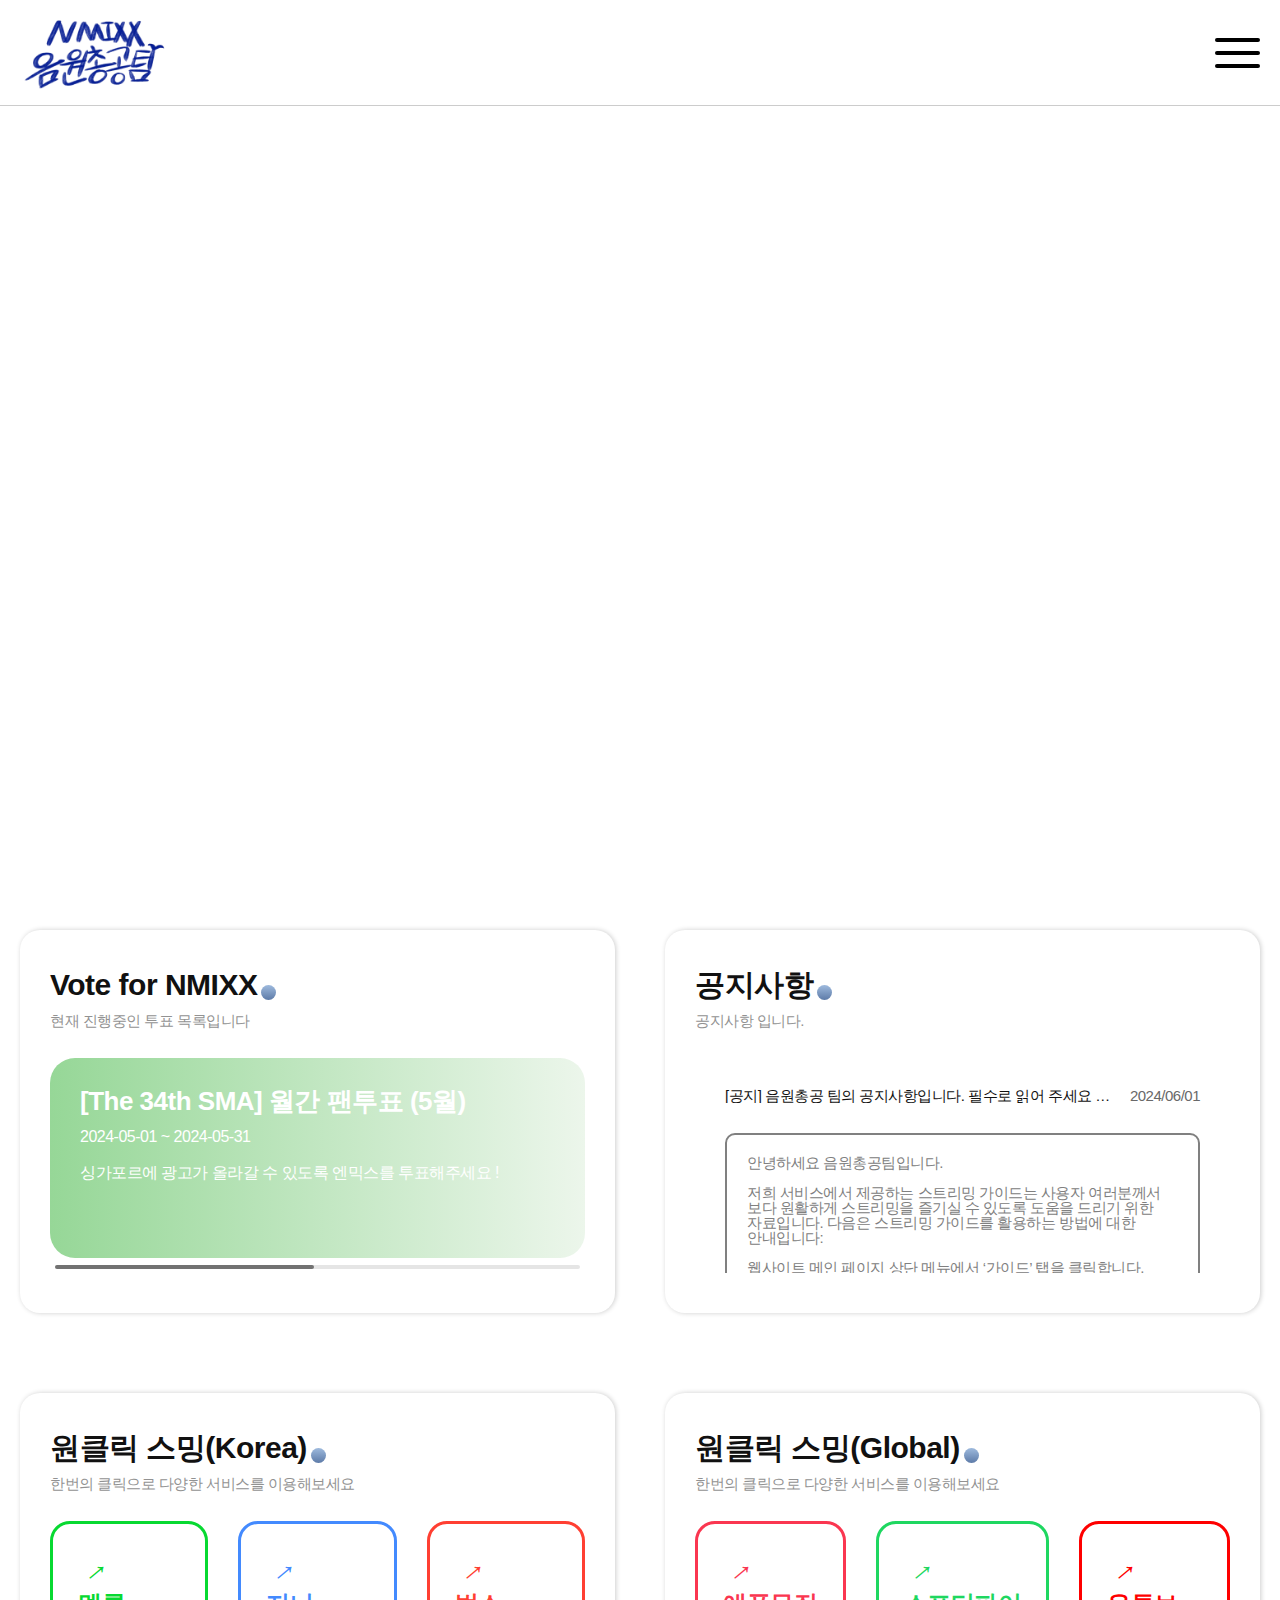
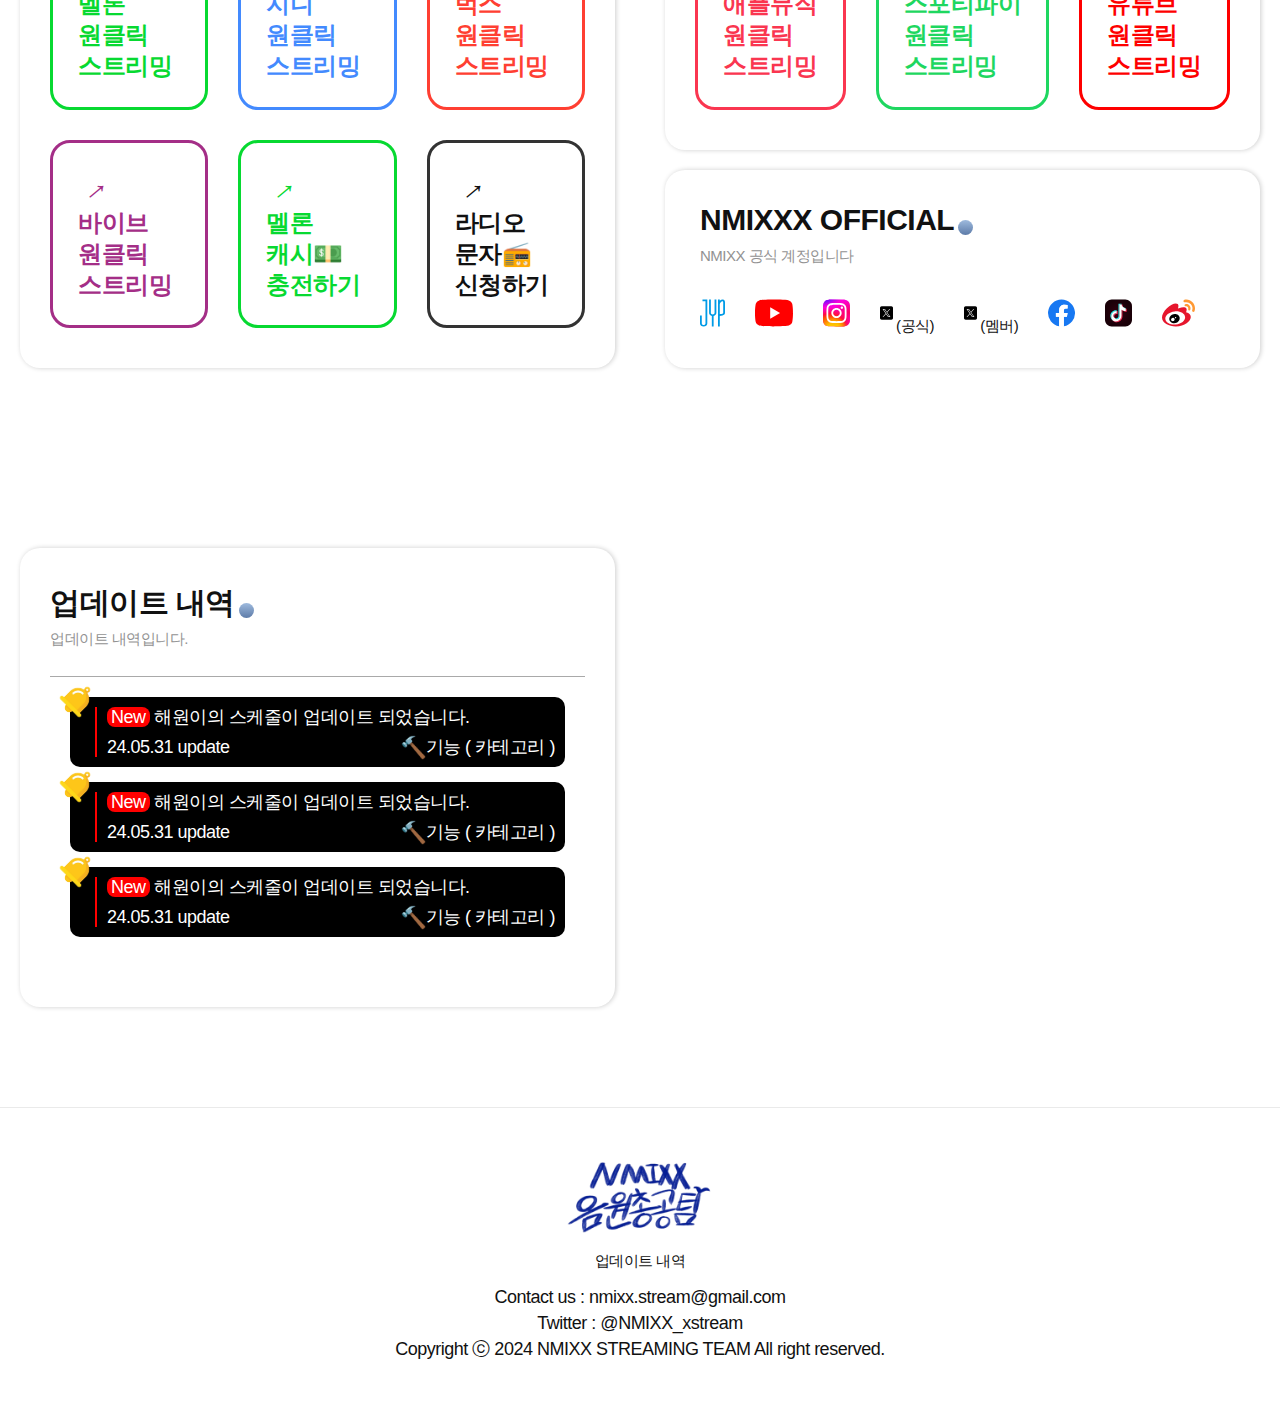
==== commit f74cf64c: "update" ====
--- a/publishing/index.html
+++ b/publishing/index.html
@@ -958,61 +958,6 @@
         height: 25px;
         width: 25px;
     }
-=======
-    #main .section1 .notice-section > .section-shadow {
-        display: flex;
-        flex-direction: column;
-
-        max-height: 383px;
-    }
-
-    #main .section1 .scroll-wrap {
-        padding: 0 10px;
-        flex: 1;
-        overflow-y: auto;
-    }
-
-    #main .section1 .scroll-wrap a:first-child .notice-item {
-        border-top: 2px solid gray;
-    }
-
-
-    #main .section1 .scroll-wrap .notice-item {
-        box-sizing: border-box;
-
-        padding: 0 20px;
-
-        border-bottom: 2px solid gray;
-    }
-
-    #main .section1 .scroll-wrap .notice-header {
-        display: flex;
-        justify-content: space-between;
-
-        padding: 30px 0;
-    }
-
-    #main .section1 .scroll-wrap .notice-header .notice-title {
-        white-space: nowrap;
-        overflow: hidden;
-        text-overflow: ellipsis;
-    }
-
-    #main .section1 .scroll-wrap .notice-header .notice-date {
-        margin-left: 10px;
-
-        color: dimgray;
-    }
-
-    #main .section1 .scroll-wrap .notice-item .notice-body {
-        margin-bottom: 30px;
-        padding: 20px;
-
-        color: gray;
-
-        border: 2px solid gray;
-        border-radius: 10px;
-    }
 
 </style>
 
--- a/app/css/content.css
+++ b/app/css/content.css
@@ -115,6 +115,63 @@
 #sub.guide .section .img-area .img-wrap:first-child{display: block;}
 
 
+#main .section1 .notice-section > .section-shadow {
+    display: flex;
+    flex-direction: column;
+
+    max-height: 383px;
+}
+
+#main .section1 .scroll-wrap {
+    padding: 0 10px;
+    flex: 1;
+    overflow-y: auto;
+}
+
+#main .section1 .notice-section .cont-area ul > li > a{display: block;}
+
+#main .section1 .scroll-wrap ul li:first-child a .notice-item {
+    border-top: 2px solid gray;
+}
+
+
+#main .section1 .scroll-wrap .notice-item {
+    box-sizing: border-box;
+
+    padding: 0 20px;
+
+    border-bottom: 2px solid gray;
+}
+
+#main .section1 .scroll-wrap .notice-header {
+    display: flex;
+    justify-content: space-between;
+
+    padding: 30px 0;
+}
+
+#main .section1 .scroll-wrap .notice-header .notice-title {
+    white-space: nowrap;
+    overflow: hidden;
+    text-overflow: ellipsis;
+}
+
+#main .section1 .scroll-wrap .notice-header .notice-date {
+    margin-left: 10px;
+
+    color: dimgray;
+}
+
+#main .section1 .scroll-wrap .notice-item .notice-body {
+    margin-bottom: 30px;
+    padding: 20px;
+
+    color: gray;
+
+    border: 2px solid gray;
+    border-radius: 10px;
+}
+
 
 /* ==================================================
                     차트
